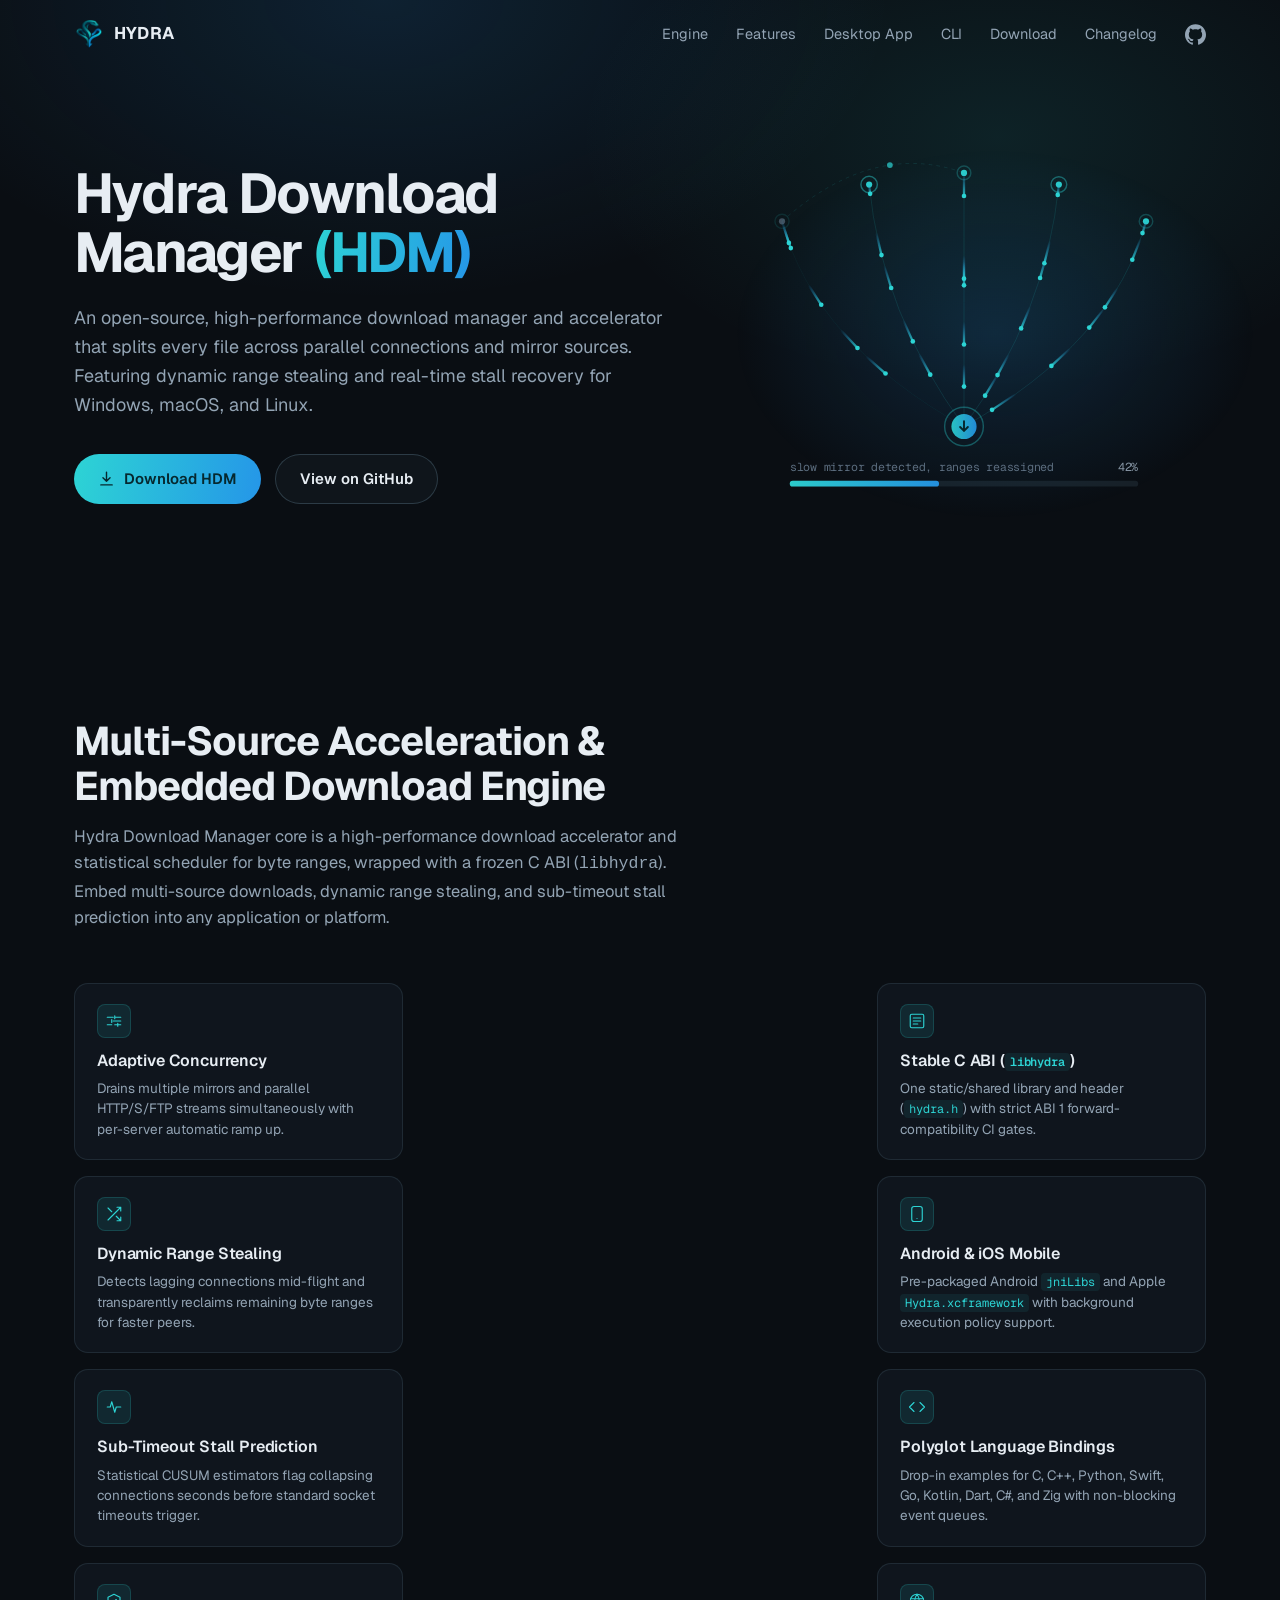
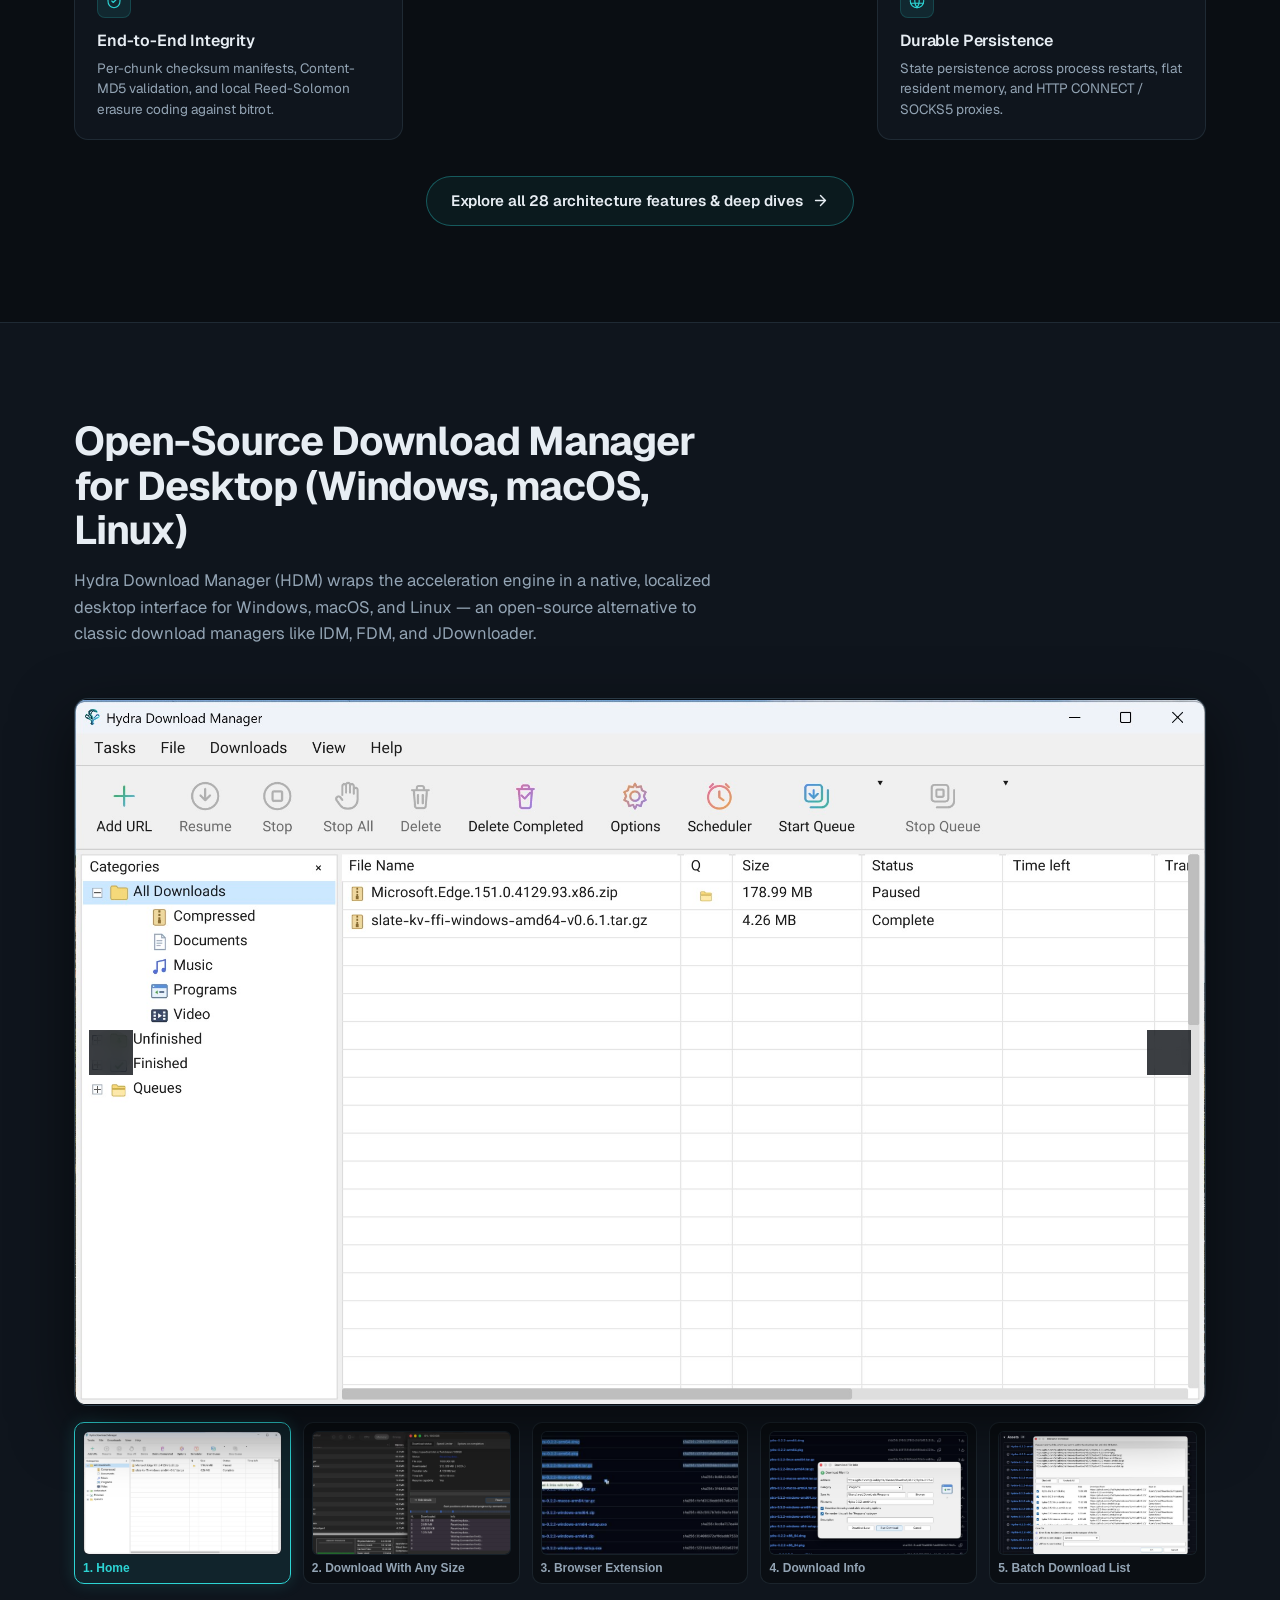
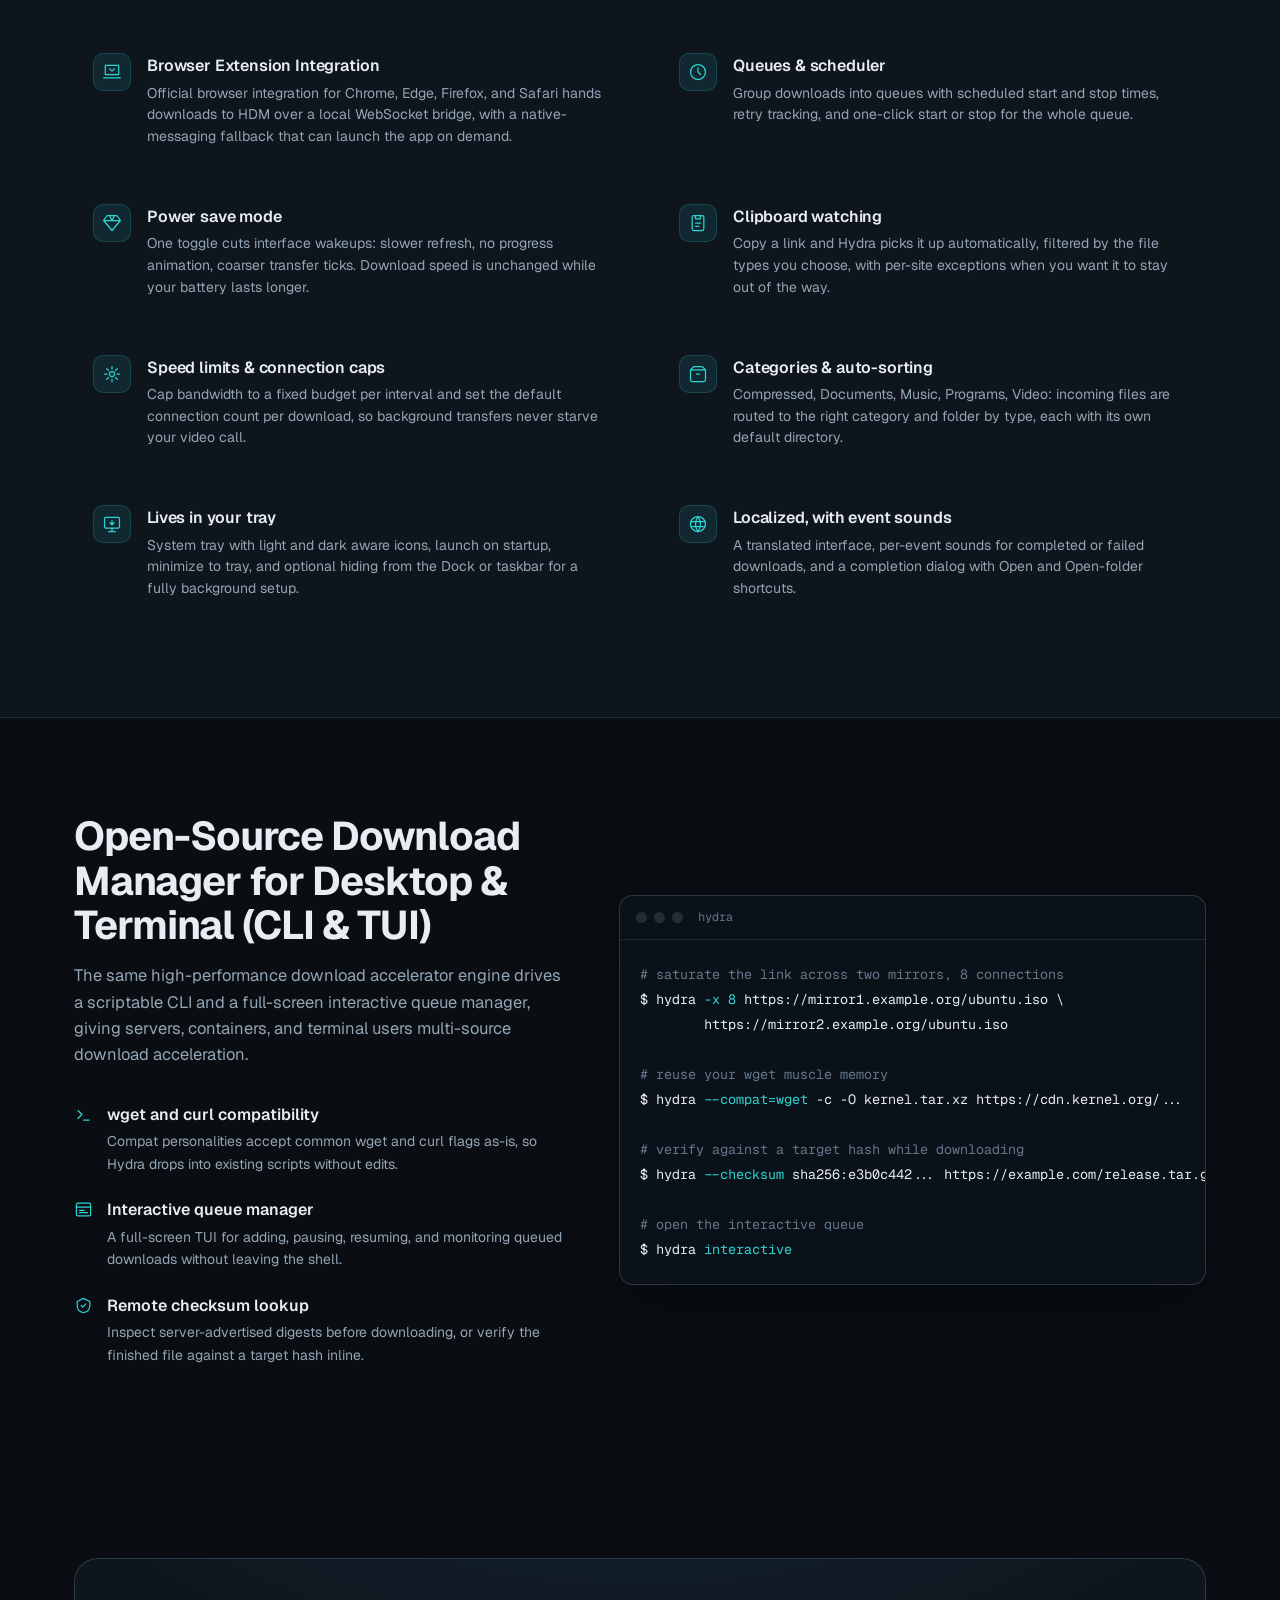
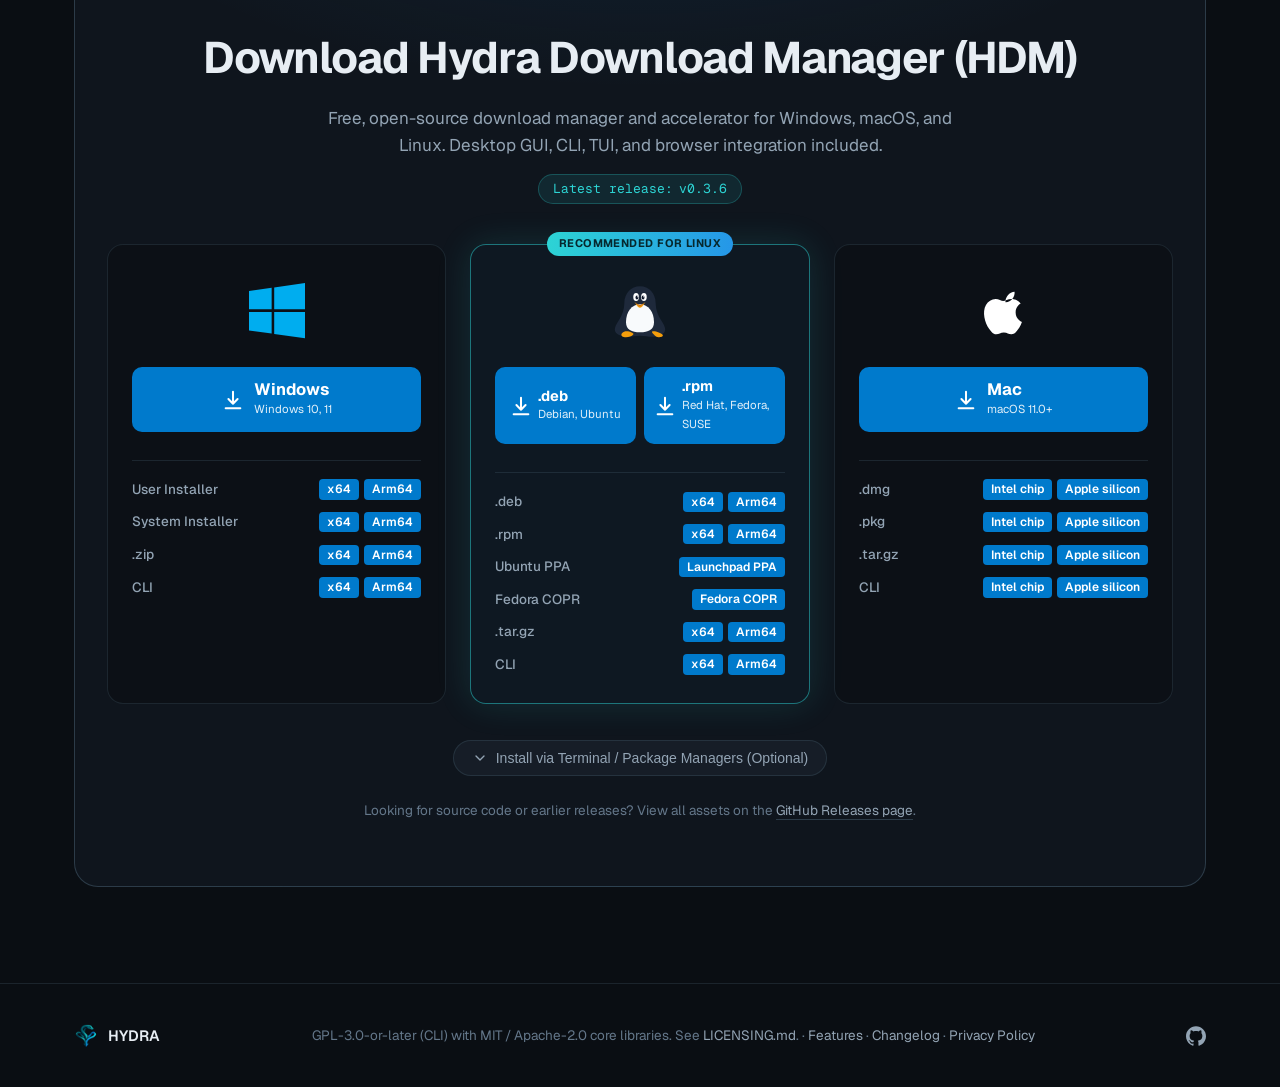
==== docs/index.html @ a4a32743 "chore(docs): improved json ld website" ====
<!DOCTYPE html>
<html lang="en">

<head>
  <meta charset="UTF-8">
  <meta name="viewport" content="width=device-width, initial-scale=1.0">
  <meta name="robots" content="index, follow, max-image-preview:large, max-snippet:-1, max-video-preview:-1">
  <meta name="author" content="Javad Rajabzadeh">
  <meta name="theme-color" content="#0a0e13">
  <title>Hydra Download Manager (HDM) – Fast, Multi-Source Download Engine</title>
  <meta name="description"
    content="Hydra Download Manager (HDM) is an open-source, high-performance download manager for Windows, macOS, and Linux featuring multi-connection acceleration, browser integration, and CLI support.">
  <link rel="canonical" href="https://hydra.javad.dev/">
  <link rel="icon" type="image/png" href="logo.png">
  <meta property="og:title" content="Hydra Download Manager (HDM) – Fast, Multi-Source Download Engine">
  <meta property="og:description"
    content="Hydra Download Manager (HDM) is an open-source, high-performance download manager for Windows, macOS, and Linux featuring multi-connection acceleration, browser integration, and CLI support.">
  <meta property="og:image" content="https://hydra.javad.dev/img/screenshot.jpg">
  <meta property="og:url" content="https://hydra.javad.dev/">
  <meta property="og:type" content="website">
  <meta property="og:locale" content="en_US">
  <meta property="og:site_name" content="Hydra Download Manager">
  <meta name="twitter:card" content="summary_large_image">
  <meta name="twitter:title" content="Hydra Download Manager (HDM) – Fast, Multi-Source Download Engine">
  <meta name="twitter:description"
    content="Hydra Download Manager (HDM) is an open-source, high-performance download manager for Windows, macOS, and Linux featuring multi-connection acceleration, browser integration, and CLI support.">
  <meta name="twitter:image" content="https://hydra.javad.dev/img/screenshot.jpg">
  <script type="application/ld+json">
{
  "@context": "https://schema.org",
  "@graph": [
    {
      "@type": "SoftwareApplication",
      "@id": "https://hydra.javad.dev/#software",
      "name": "Hydra Download Manager",
      "alternateName": [
        "HDM",
        "Hydra",
        "Hydra Download Manager (HDM)",
        "libhydra"
      ],
      "description": "Hydra Download Manager (HDM) is a free, open-source download manager and download accelerator for Windows, macOS and Linux. It splits every file across parallel connections and multiple mirror sources, reclaims byte ranges from stalling peers, and resumes interrupted downloads. The same engine ships as libhydra, an embeddable C ABI library.",
      "url": "https://hydra.javad.dev/",
      "downloadUrl": "https://github.com/ja7ad/hydra/releases/latest",
      "installUrl": "https://hydra.javad.dev/#download",
      "softwareVersion": "0.5.0",
      "datePublished": "2026-08-22",
      "releaseNotes": "https://hydra.javad.dev/changelog.html",
      "operatingSystem": [
        "Windows",
        "macOS",
        "Linux"
      ],
      "applicationCategory": "UtilitiesApplication",
      "applicationSubCategory": "Download Manager",
      "license": "https://github.com/ja7ad/hydra/blob/main/LICENSING.md",
      "isAccessibleForFree": true,
      "programmingLanguage": [
        "Rust",
        "C"
      ],
      "image": "https://hydra.javad.dev/img/screenshot.jpg",
      "screenshot": [
        "https://hydra.javad.dev/img/screenshot.jpg",
        "https://hydra.javad.dev/img/screenshot1.jpg",
        "https://hydra.javad.dev/img/screenshot2.png",
        "https://hydra.javad.dev/img/screenshot3.png",
        "https://hydra.javad.dev/img/screenshot4.png"
      ],
      "featureList": [
        "Adaptive concurrency across multiple mirrors and parallel HTTP/S/FTP streams",
        "Dynamic range stealing from lagging connections",
        "Sub-timeout stall prediction using statistical CUSUM estimators",
        "End-to-end integrity with per-chunk checksums and Reed-Solomon erasure coding",
        "Stable C ABI (libhydra) for embedding into other applications",
        "Android and iOS mobile packaging",
        "Language bindings for C, C++, Python, Swift, Go, Kotlin, Dart, C# and Zig",
        "Durable persistence and resume across process restarts",
        "Browser extension integration for Chrome, Edge, Firefox and Safari",
        "Download queues with scheduled start and stop times",
        "Clipboard watching with per-site exceptions",
        "Bandwidth speed limits and per-server connection caps",
        "HTTP CONNECT and SOCKS5 proxy support"
      ],
      "offers": {
        "@type": "Offer",
        "price": "0",
        "priceCurrency": "USD"
      },
      "author": {
        "@id": "https://hydra.javad.dev/#author"
      },
      "publisher": {
        "@id": "https://hydra.javad.dev/#author"
      },
      "maintainer": {
        "@id": "https://hydra.javad.dev/#author"
      },
      "codeRepository": "https://github.com/ja7ad/hydra",
      "sameAs": [
        "https://github.com/ja7ad/hydra",
        "https://sourceforge.net/projects/hydra-download-manager/",
        "https://addons.mozilla.org/en-US/firefox/addon/hdm-integration/"
      ]
    },
    {
      "@type": "Person",
      "@id": "https://hydra.javad.dev/#author",
      "name": "Javad Rajabzadeh",
      "alternateName": "ja7ad",
      "url": "https://javad.dev/",
      "sameAs": [
        "https://github.com/ja7ad",
        "https://sourceforge.net/u/ja7ad/profile/"
      ]
    },
    {
      "@type": "WebSite",
      "@id": "https://hydra.javad.dev/#website",
      "url": "https://hydra.javad.dev/",
      "name": "Hydra Download Manager",
      "alternateName": "HDM",
      "inLanguage": "en",
      "publisher": {
        "@id": "https://hydra.javad.dev/#author"
      },
      "about": {
        "@id": "https://hydra.javad.dev/#software"
      }
    },
    {
      "@type": "WebPage",
      "@id": "https://hydra.javad.dev/#webpage",
      "url": "https://hydra.javad.dev/",
      "name": "Hydra Download Manager (HDM)",
      "description": "Free open-source download manager and accelerator for Windows, macOS and Linux.",
      "isPartOf": {
        "@id": "https://hydra.javad.dev/#website"
      },
      "about": {
        "@id": "https://hydra.javad.dev/#software"
      },
      "inLanguage": "en",
      "primaryImageOfPage": "https://hydra.javad.dev/img/screenshot.jpg"
    }
  ]
}
  </script>
  <link rel="preconnect" href="https://fonts.googleapis.com">
  <link rel="preconnect" href="https://fonts.gstatic.com" crossorigin>
  <link
    href="https://fonts.googleapis.com/css2?family=Geist:wght@400;500;600;700&family=Geist+Mono:wght@400;500&display=swap"
    rel="stylesheet">
  <style>
    :root {
      --bg: #0a0e13;
      --bg-raised: #0f151d;
      --line: rgba(148, 197, 222, 0.12);
      --line-strong: rgba(148, 197, 222, 0.22);
      --text: #e7edf3;
      --text-dim: #93a4b4;
      --text-faint: #64778a;
      --accent: #2dd4d4;
      --accent-ink: #06282e;
      --grad: linear-gradient(100deg, #2dd4d4, #2596e8);
      --radius: 14px;
      --font-sans: "Geist", system-ui, -apple-system, "Segoe UI", sans-serif;
      --font-mono: "Geist Mono", ui-monospace, "SF Mono", Menlo, monospace;
    }

    * {
      margin: 0;
      padding: 0;
      box-sizing: border-box;
    }

    html {
      scroll-behavior: smooth;
      max-width: 100vw;
      overflow-x: hidden;
    }

    @media (prefers-reduced-motion: reduce) {
      html {
        scroll-behavior: auto;
      }
    }

    body {
      background: var(--bg);
      color: var(--text);
      font-family: var(--font-sans);
      font-size: 16px;
      line-height: 1.6;
      -webkit-font-smoothing: antialiased;
      overflow-x: hidden;
      max-width: 100vw;
      width: 100%;
    }

    a {
      color: inherit;
      text-decoration: none;
    }

    img {
      max-width: 100%;
      display: block;
    }

    svg {
      max-width: 100%;
      height: auto;
    }

    .wrap {
      max-width: 1180px;
      margin: 0 auto;
      padding: 0 24px;
      width: 100%;
      box-sizing: border-box;
    }

    .nav {
      position: fixed;
      top: 0;
      left: 0;
      right: 0;
      z-index: 40;
      border-bottom: 1px solid transparent;
      transition: background 0.25s ease, border-color 0.25s ease;
      width: 100%;
    }

    .nav.scrolled {
      background: rgba(10, 14, 19, 0.82);
      backdrop-filter: blur(14px);
      -webkit-backdrop-filter: blur(14px);
      border-bottom-color: var(--line);
    }

    .nav-inner {
      height: 68px;
      display: flex;
      align-items: center;
      justify-content: space-between;
    }

    .brand {
      display: flex;
      align-items: center;
      gap: 10px;
      font-weight: 700;
      font-size: 17px;
      letter-spacing: 0.01em;
    }

    .brand img {
      width: 30px;
      height: 30px;
    }

    .nav-links {
      display: flex;
      align-items: center;
      gap: 28px;
      font-size: 14.5px;
      color: var(--text-dim);
    }

    .nav-links a {
      transition: color 0.15s ease;
    }

    .nav-links a:hover {
      color: var(--text);
    }

    .nav-gh {
      display: inline-flex;
      align-items: center;
    }

    .nav-gh svg {
      width: 21px;
      height: 21px;
    }

    .nav-toggle {
      display: none;
      background: transparent;
      border: 1px solid var(--line);
      border-radius: 8px;
      color: var(--text);
      padding: 6px;
      cursor: pointer;
      align-items: center;
      justify-content: center;
      transition: background 0.15s ease, border-color 0.15s ease;
    }

    .nav-toggle:hover {
      background: rgba(148, 197, 222, 0.08);
      border-color: var(--line-strong);
    }

    .nav-toggle svg {
      width: 22px;
      height: 22px;
    }

    .btn {
      display: inline-flex;
      align-items: center;
      gap: 9px;
      font-weight: 600;
      font-size: 15px;
      white-space: nowrap;
      border-radius: 999px;
      padding: 12px 24px;
      transition: transform 0.15s ease, box-shadow 0.2s ease, background 0.2s ease, border-color 0.2s ease;
    }

    .btn:active {
      transform: translateY(1px) scale(0.99);
    }

    .btn-primary {
      background: var(--grad);
      color: var(--accent-ink);
    }

    .btn-primary:hover {
      box-shadow: 0 6px 28px rgba(45, 200, 220, 0.28);
    }

    .btn-ghost {
      border: 1px solid var(--line-strong);
      color: var(--text);
      background: rgba(148, 197, 222, 0.04);
    }

    .btn-ghost:hover {
      border-color: rgba(148, 197, 222, 0.4);
      background: rgba(148, 197, 222, 0.08);
    }

    .btn svg {
      width: 17px;
      height: 17px;
      flex: none;
    }

    .hero {
      padding: 140px 0 96px;
      position: relative;
    }

    .hero::before {
      content: "";
      position: absolute;
      inset: 0;
      z-index: -1;
      background:
        radial-gradient(780px 460px at 30% 0%, rgba(37, 150, 232, 0.14), transparent 65%),
        radial-gradient(700px 420px at 78% 22%, rgba(45, 212, 212, 0.10), transparent 60%);
    }

    .hero-grid {
      display: grid;
      grid-template-columns: minmax(0, 11fr) minmax(0, 9fr);
      gap: 56px;
      align-items: center;
    }

    .hero h1 {
      font-size: clamp(36px, 4.4vw, 56px);
      line-height: 1.06;
      letter-spacing: -0.03em;
      font-weight: 700;
    }

    .hero h1 .grad {
      background: var(--grad);
      -webkit-background-clip: text;
      background-clip: text;
      color: transparent;
    }

    .hero p {
      margin-top: 22px;
      font-size: 18px;
      color: var(--text-dim);
      max-width: 52ch;
    }

    .hero-ctas {
      margin-top: 34px;
      display: flex;
      gap: 14px;
      flex-wrap: wrap;
    }

    .shot {
      position: relative;
      display: flex;
      justify-content: center;
    }

    .shot::before {
      content: "";
      position: absolute;
      z-index: -1;
      inset: -12% -14%;
      background: radial-gradient(60% 55% at 55% 50%, rgba(37, 150, 232, 0.18), transparent 70%);
      pointer-events: none;
    }

    .viz {
      width: min(100%, 500px);
    }

    .viz canvas {
      display: block;
      width: 100%;
      aspect-ratio: 5 / 4;
    }

    @media (prefers-reduced-motion: no-preference) {

      .hero-copy,
      .shot {
        animation: rise 0.7s cubic-bezier(0.16, 1, 0.3, 1) both;
      }

      .shot {
        animation-delay: 0.12s;
      }
    }

    @keyframes rise {
      from {
        opacity: 0;
        transform: translateY(18px);
      }

      to {
        opacity: 1;
        transform: none;
      }
    }

    section {
      padding: 96px 0;
    }

    .sec-head {
      max-width: 62ch;
      margin-bottom: 52px;
    }

    .sec-head h2 {
      font-size: clamp(28px, 3.2vw, 40px);
      letter-spacing: -0.025em;
      line-height: 1.12;
      font-weight: 700;
    }

    .sec-head p {
      margin-top: 14px;
      color: var(--text-dim);
      font-size: 16.5px;
      max-width: 58ch;
    }

    .ico {
      width: 38px;
      height: 38px;
      border-radius: 10px;
      display: flex;
      align-items: center;
      justify-content: center;
      background: rgba(45, 212, 212, 0.1);
      border: 1px solid rgba(45, 212, 212, 0.18);
      margin-bottom: 14px;
      flex: none;
    }

    .ico svg {
      width: 20px;
      height: 20px;
      stroke: var(--accent);
    }

    /* Engine Showcase - 3 Column Layout with Center Canvas */
    .engine-showcase {
      display: grid;
      grid-template-columns: minmax(0, 1fr) minmax(0, 1.32fr) minmax(0, 1fr);
      gap: 20px;
      align-items: stretch;
    }

    .engine-col {
      display: flex;
      flex-direction: column;
      gap: 16px;
      justify-content: space-between;
    }

    .engine-card {
      border: 1px solid var(--line);
      border-radius: var(--radius);
      background: var(--bg-raised);
      padding: 20px 22px;
      display: flex;
      flex-direction: column;
      justify-content: center;
      flex: 1;
      transition: border-color 0.2s ease, transform 0.2s ease, box-shadow 0.2s ease;
    }

    .engine-card:hover {
      border-color: var(--line-strong);
      transform: translateY(-2px);
      box-shadow: 0 8px 24px rgba(0, 0, 0, 0.4);
    }

    .engine-card .ico {
      margin-bottom: 10px;
      width: 34px;
      height: 34px;
      border-radius: 8px;
    }

    .engine-card .ico svg {
      width: 18px;
      height: 18px;
    }

    .engine-card h3 {
      font-size: 16px;
      font-weight: 600;
      letter-spacing: -0.01em;
      color: var(--text);
    }

    .engine-card p {
      margin-top: 5px;
      font-size: 13.5px;
      color: var(--text-dim);
      line-height: 1.5;
    }

    .engine-card code {
      font-family: var(--font-mono);
      font-size: 12px;
      color: var(--accent);
      background: rgba(45, 212, 212, 0.08);
      padding: 1px 5px;
      border-radius: 4px;
    }

    .engine-col-center {
      display: flex;
      align-items: stretch;
      justify-content: center;
      position: relative;
      width: 100%;
      height: 100%;
      min-height: 520px;
    }

    #engine-canvas {
      display: block;
      width: 100%;
      height: 100%;
      background: transparent;
    }

    .gui {
      background: var(--bg-raised);
      border-top: 1px solid var(--line);
      border-bottom: 1px solid var(--line);
    }

    .gui-catalog-wrap {
      margin-bottom: 48px;
      display: flex;
      flex-direction: column;
      gap: 16px;
      width: 100%;
    }

    .gui-stage {
      position: relative;
      border-radius: var(--radius);
      border: 1px solid var(--line-strong);
      background: #0b1118;
      overflow: hidden;
      box-shadow: 0 20px 60px rgba(0, 0, 0, 0.55);
      aspect-ratio: 16 / 10;
      display: flex;
      align-items: center;
      justify-content: center;
      width: 100%;
    }

    .gui-slide {
      position: absolute;
      inset: 0;
      opacity: 0;
      pointer-events: none;
      transition: opacity 0.35s ease, transform 0.35s ease;
      transform: scale(0.985);
      display: flex;
      align-items: center;
      justify-content: center;
    }

    .gui-slide.active {
      opacity: 1;
      pointer-events: auto;
      transform: scale(1);
    }

    .gui-slide img {
      width: 100%;
      height: 100%;
      object-fit: contain;
      display: block;
      background: #080d13;
    }

    .gui-nav-btn {
      position: absolute;
      top: 50%;
      transform: translateY(-50%);
      z-index: 10;
      width: 44px;
      height: 44px;
      border-radius: 50%;
      background: rgba(10, 14, 19, 0.8);
      border: 1px solid var(--line-strong);
      color: var(--text);
      display: flex;
      align-items: center;
      justify-content: center;
      cursor: pointer;
      backdrop-filter: blur(8px);
      -webkit-backdrop-filter: blur(8px);
      transition: all 0.2s ease;
    }

    .gui-nav-btn:hover {
      background: rgba(45, 212, 212, 0.2);
      border-color: var(--accent);
      color: var(--accent);
      transform: translateY(-50%) scale(1.08);
    }

    .gui-nav-prev {
      left: 14px;
    }

    .gui-nav-next {
      right: 14px;
    }

    .gui-nav-btn svg {
      width: 22px;
      height: 22px;
      stroke: currentColor;
      fill: none;
    }

    /* Thumbnails catalog strip */
    .gui-thumbs {
      display: grid;
      grid-template-columns: repeat(5, 1fr);
      gap: 12px;
      width: 100%;
    }

    .gui-thumb {
      background: var(--bg);
      border: 1px solid var(--line);
      border-radius: 10px;
      padding: 8px;
      cursor: pointer;
      display: flex;
      flex-direction: column;
      gap: 6px;
      transition: all 0.2s ease;
      text-align: left;
      min-width: 0;
    }

    .gui-thumb:hover {
      border-color: var(--line-strong);
      background: rgba(148, 197, 222, 0.05);
    }

    .gui-thumb.active {
      border-color: var(--accent);
      background: rgba(45, 212, 212, 0.08);
      box-shadow: 0 0 16px rgba(45, 212, 212, 0.18);
    }

    .gui-thumb-img {
      width: 100%;
      aspect-ratio: 16 / 10;
      border-radius: 6px;
      overflow: hidden;
      background: #090e14;
      border: 1px solid rgba(148, 197, 222, 0.1);
    }

    .gui-thumb-img img {
      width: 100%;
      height: 100%;
      object-fit: cover;
      display: block;
    }

    .gui-thumb-label {
      font-size: 12px;
      font-weight: 600;
      color: var(--text-dim);
      white-space: nowrap;
      overflow: hidden;
      text-overflow: ellipsis;
      transition: color 0.2s ease;
    }

    .gui-thumb.active .gui-thumb-label {
      color: var(--accent);
    }

    .gui-grid {
      display: grid;
      grid-template-columns: 1fr 1fr;
      gap: 14px 40px;
    }

    .gui-item {
      display: flex;
      gap: 16px;
      padding: 20px 18px;
      border-radius: var(--radius);
      border: 1px solid transparent;
      transition: background 0.2s ease, border-color 0.2s ease;
    }

    .gui-item:hover {
      background: rgba(148, 197, 222, 0.04);
      border-color: var(--line);
    }

    .gui-item .ico {
      margin-bottom: 0;
      width: 38px;
      height: 38px;
    }

    .gui-item .ico svg {
      width: 20px;
      height: 20px;
    }

    .gui-item h3 {
      font-size: 16px;
      font-weight: 600;
      letter-spacing: -0.01em;
    }

    .gui-item p {
      font-size: 14px;
      color: var(--text-dim);
      margin-top: 4px;
      line-height: 1.55;
    }

    .cli-grid {
      display: grid;
      grid-template-columns: minmax(0, 5fr) minmax(0, 6fr);
      gap: 56px;
      align-items: center;
    }

    .cli-points {
      display: flex;
      flex-direction: column;
      gap: 22px;
      margin-top: 34px;
    }

    .cli-point {
      display: flex;
      gap: 14px;
    }

    .cli-point .dotless {
      flex: none;
      margin-top: 3px;
    }

    .cli-point .dotless svg {
      width: 19px;
      height: 19px;
      stroke: var(--accent);
    }

    .cli-point h3 {
      font-size: 16px;
      font-weight: 600;
    }

    .cli-point p {
      font-size: 14px;
      color: var(--text-dim);
      margin-top: 3px;
    }

    .term {
      border: 1px solid var(--line-strong);
      border-radius: var(--radius);
      background: #0b1118;
      overflow: hidden;
      box-shadow: 0 20px 60px rgba(0, 0, 0, 0.45);
      max-width: 100%;
      min-width: 0;
    }

    .term-bar {
      display: flex;
      align-items: center;
      gap: 7px;
      padding: 12px 16px;
      border-bottom: 1px solid var(--line);
    }

    .term-bar i {
      width: 11px;
      height: 11px;
      border-radius: 50%;
      background: rgba(148, 197, 222, 0.16);
    }

    .term-bar span {
      margin-left: 8px;
      font-family: var(--font-mono);
      font-size: 12px;
      color: var(--text-faint);
    }

    .term pre {
      padding: 22px 20px;
      font-family: var(--font-mono);
      font-size: 13.5px;
      line-height: 1.85;
      overflow-x: auto;
      color: var(--text-dim);
      max-width: 100%;
      min-width: 0;
    }

    .term .c-cmd {
      color: var(--text);
    }

    .term .c-accent {
      color: var(--accent);
    }

    .term .c-dim {
      color: var(--text-faint);
    }

    /* Download Section - VS Code Style Redesign */
    .dl-card {
      border: 1px solid var(--line-strong);
      border-radius: 24px;
      background:
        radial-gradient(900px 450px at 50% -20%, rgba(37, 150, 232, 0.14), transparent 70%),
        var(--bg-raised);
      padding: 64px 32px;
      text-align: center;
      max-width: 100%;
      min-width: 0;
      box-sizing: border-box;
    }

    .dl-card h2 {
      font-size: clamp(32px, 3.6vw, 44px);
      letter-spacing: -0.03em;
      font-weight: 700;
      word-break: break-word;
    }

    .dl-card>p.dl-subtitle {
      margin: 12px auto 0;
      color: var(--text-dim);
      max-width: 58ch;
      font-size: 17px;
    }

    .version-tag-pill {
      display: inline-flex;
      align-items: center;
      gap: 6px;
      margin-top: 14px;
      padding: 4px 14px;
      border-radius: 999px;
      background: rgba(45, 212, 212, 0.1);
      border: 1px solid rgba(45, 212, 212, 0.25);
      font-family: var(--font-mono);
      font-size: 13px;
      color: var(--accent);
    }

    .vscode-dl-grid {
      display: grid;
      grid-template-columns: repeat(3, 1fr);
      gap: 24px;
      margin-top: 40px;
      text-align: left;
      width: 100%;
      min-width: 0;
    }

    .vscode-dl-card {
      border: 1px solid var(--line);
      border-radius: 16px;
      background: rgba(10, 14, 19, 0.6);
      padding: 32px 24px 28px;
      display: flex;
      flex-direction: column;
      align-items: center;
      position: relative;
      transition: border-color 0.2s ease, box-shadow 0.2s ease, transform 0.2s ease;
      min-width: 0;
      max-width: 100%;
      box-sizing: border-box;
    }

    .vscode-dl-card:hover {
      border-color: var(--line-strong);
      background: rgba(15, 21, 29, 0.85);
    }

    .vscode-dl-card.highlighted {
      border-color: rgba(45, 212, 212, 0.5);
      box-shadow: 0 0 35px rgba(45, 212, 212, 0.14);
      background: rgba(15, 25, 36, 0.85);
    }

    .os-badge {
      display: none;
      position: absolute;
      top: -13px;
      background: var(--grad);
      color: var(--accent-ink);
      font-size: 11px;
      font-weight: 700;
      padding: 3px 12px;
      border-radius: 999px;
      text-transform: uppercase;
      letter-spacing: 0.04em;
    }

    .vscode-dl-card.highlighted .os-badge {
      display: block;
    }

    .platform-icon {
      width: 68px;
      height: 68px;
      display: flex;
      align-items: center;
      justify-content: center;
      margin-bottom: 22px;
      flex: none;
    }

    .platform-icon svg {
      width: 56px;
      height: 56px;
    }

    .primary-dl-group {
      width: 100%;
      margin-bottom: 24px;
    }

    .vscode-btn-primary {
      display: flex;
      align-items: center;
      justify-content: center;
      gap: 10px;
      background: #007acc;
      color: #ffffff;
      width: 100%;
      padding: 13px 16px;
      border-radius: 10px;
      font-weight: 600;
      text-decoration: none;
      transition: background 0.15s ease, transform 0.15s ease, box-shadow 0.2s ease;
    }

    .vscode-btn-primary:hover {
      background: #0098ff;
      box-shadow: 0 6px 20px rgba(0, 122, 204, 0.4);
      transform: translateY(-1px);
      color: #ffffff;
    }

    .vscode-btn-primary svg {
      width: 22px;
      height: 22px;
      flex: none;
      stroke: #ffffff;
      stroke-width: 2.2;
    }

    .btn-text {
      text-align: left;
    }

    .btn-title {
      font-size: 16.5px;
      font-weight: 700;
      display: block;
      line-height: 1.15;
    }

    .btn-sub {
      font-size: 11.5px;
      opacity: 0.88;
      font-weight: 400;
      display: block;
      margin-top: 1px;
    }

    .dual-btn {
      display: flex;
      gap: 8px;
    }

    .dual-btn .vscode-btn-primary {
      padding: 11px 10px;
      gap: 6px;
    }

    .dual-btn .btn-title {
      font-size: 14.5px;
    }

    .dl-matrix {
      width: 100%;
      display: flex;
      flex-direction: column;
      gap: 11px;
      margin-top: 4px;
      border-top: 1px solid var(--line);
      padding-top: 18px;
      min-width: 0;
    }

    .matrix-row {
      display: flex;
      align-items: center;
      justify-content: space-between;
      gap: 10px;
      width: 100%;
      min-width: 0;
    }

    .row-label {
      font-size: 13.5px;
      color: var(--text-dim);
      font-weight: 500;
    }

    .pill-group {
      display: flex;
      gap: 5px;
      flex-wrap: wrap;
      justify-content: flex-end;
      min-width: 0;
    }

    .pill {
      display: inline-flex;
      align-items: center;
      background: #007acc;
      color: #ffffff;
      font-size: 12px;
      font-weight: 600;
      padding: 3px 8px;
      border-radius: 4px;
      text-decoration: none;
      transition: background 0.15s ease, transform 0.12s ease;
      line-height: 1.2;
    }

    .pill:hover {
      background: #0098ff;
      transform: translateY(-1px);
      box-shadow: 0 2px 8px rgba(0, 152, 255, 0.35);
      color: #ffffff;
    }

    .terminal-opt-wrap {
      margin-top: 36px;
      text-align: center;
      width: 100%;
    }

    .terminal-opt-btn {
      display: inline-flex;
      align-items: center;
      gap: 8px;
      background: rgba(148, 197, 222, 0.05);
      border: 1px solid var(--line);
      color: var(--text-dim);
      padding: 9px 18px;
      border-radius: 999px;
      font-size: 14px;
      font-weight: 500;
      cursor: pointer;
      transition: color 0.15s ease, border-color 0.15s ease, background 0.15s ease;
    }

    .terminal-opt-btn:hover {
      color: var(--text);
      border-color: var(--line-strong);
      background: rgba(148, 197, 222, 0.1);
    }

    .terminal-opt-btn svg {
      width: 16px;
      height: 16px;
      transition: transform 0.2s ease;
    }

    .terminal-opt-btn.open svg {
      transform: rotate(180deg);
    }

    .install-tabs {
      max-width: 720px;
      margin: 20px auto 0;
      text-align: left;
      width: 100%;
      min-width: 0;
      transition: opacity 0.25s ease, transform 0.25s ease;
    }

    .install-tabs.hidden {
      display: none;
    }

    .tab-row {
      display: flex;
      gap: 8px;
      margin-bottom: 12px;
      width: 100%;
      overflow-x: auto;
      -webkit-overflow-scrolling: touch;
      scrollbar-width: none;
    }

    .tab-row::-webkit-scrollbar {
      display: none;
    }

    .tab {
      font-family: var(--font-sans);
      font-size: 13.5px;
      font-weight: 600;
      color: var(--text-dim);
      background: none;
      border: 1px solid var(--line);
      border-radius: 999px;
      padding: 7px 16px;
      cursor: pointer;
      white-space: nowrap;
      flex: none;
      transition: color 0.15s ease, border-color 0.15s ease, background 0.15s ease;
    }

    .tab:hover {
      color: var(--text);
    }

    .tab.active {
      color: var(--accent);
      border-color: rgba(45, 212, 212, 0.35);
      background: rgba(45, 212, 212, 0.08);
    }

    .cmd {
      display: none;
      align-items: center;
      gap: 12px;
      border: 1px solid var(--line);
      border-radius: 12px;
      background: #0b1118;
      padding: 15px 18px;
      width: 100%;
      min-width: 0;
    }

    .cmd.active {
      display: flex;
    }

    .cmd code {
      font-family: var(--font-mono);
      font-size: 13px;
      color: var(--text-dim);
      overflow-x: auto;
      white-space: nowrap;
      flex: 1;
      min-width: 0;
      scrollbar-width: none;
    }

    .cmd code::-webkit-scrollbar {
      display: none;
    }

    .cmd code b {
      color: var(--accent);
      font-weight: 500;
    }

    .copy {
      flex: none;
      display: flex;
      align-items: center;
      justify-content: center;
      width: 34px;
      height: 34px;
      border-radius: 8px;
      cursor: pointer;
      background: rgba(148, 197, 222, 0.06);
      border: 1px solid var(--line);
      color: var(--text-dim);
      transition: color 0.15s ease, border-color 0.15s ease;
    }

    .copy:hover {
      color: var(--accent);
      border-color: rgba(45, 212, 212, 0.35);
    }

    .copy svg {
      width: 15px;
      height: 15px;
    }

    .dl-note {
      margin-top: 24px;
      font-size: 13.5px;
      color: var(--text-faint);
      text-align: center;
    }

    .dl-note a {
      color: var(--text-dim);
      border-bottom: 1px solid var(--line-strong);
    }

    .dl-note a:hover {
      color: var(--accent);
    }

    footer {
      border-top: 1px solid var(--line);
      padding: 40px 0;
    }

    .foot {
      display: flex;
      align-items: center;
      justify-content: space-between;
      gap: 20px;
      flex-wrap: wrap;
    }

    .foot-brand {
      display: flex;
      align-items: center;
      gap: 10px;
      font-weight: 600;
      font-size: 15px;
    }

    .foot-brand img {
      width: 24px;
      height: 24px;
    }

    .foot p {
      font-size: 13.5px;
      color: var(--text-faint);
    }

    .foot p a {
      color: var(--text-dim);
    }

    .foot p a:hover {
      color: var(--accent);
    }

    .foot-social {
      display: flex;
      gap: 14px;
    }

    .foot-social a {
      color: var(--text-dim);
      display: inline-flex;
      transition: color 0.15s ease;
    }

    .foot-social a:hover {
      color: var(--text);
    }

    .foot-social svg {
      width: 20px;
      height: 20px;
    }

    .tab-repo-links {
      margin-top: 14px;
      font-size: 13px;
      color: var(--text-dim);
      text-align: center;
    }

    .tab-repo-links a {
      color: var(--accent);
      text-decoration: none;
      font-weight: 500;
    }

    .tab-repo-links a:hover {
      text-decoration: underline;
    }

    @media (max-width: 1060px) {
      .engine-showcase {
        grid-template-columns: 1fr;
        gap: 20px;
      }

      .engine-col-center {
        display: none !important;
      }

      .engine-col {
        display: grid;
        grid-template-columns: 1fr 1fr;
        gap: 14px;
      }
    }

    @media (max-width: 900px) {
      section {
        padding: 64px 0;
      }

      .hero {
        padding: 116px 0 64px;
      }

      .hero-grid {
        grid-template-columns: 1fr;
        gap: 48px;
      }

      .gui-grid {
        grid-template-columns: 1fr;
        gap: 8px;
      }

      .cli-grid {
        grid-template-columns: 1fr;
        gap: 40px;
      }

      .vscode-dl-grid {
        grid-template-columns: 1fr;
      }

      .dl-card {
        padding: 48px 20px;
      }
    }

    @media (max-width: 768px) {
      .nav-toggle {
        display: flex;
      }

      .nav-links {
        display: none;
        position: absolute;
        top: 68px;
        left: 0;
        right: 0;
        background: rgba(10, 14, 19, 0.96);
        backdrop-filter: blur(20px);
        -webkit-backdrop-filter: blur(20px);
        border-bottom: 1px solid var(--line-strong);
        flex-direction: column;
        align-items: stretch;
        padding: 16px 24px 24px;
        gap: 12px;
        box-shadow: 0 20px 40px rgba(0, 0, 0, 0.6);
      }

      .nav-links.open {
        display: flex;
      }

      .nav-links a {
        font-size: 15.5px;
        padding: 10px 0;
        border-bottom: 1px solid rgba(148, 197, 222, 0.08);
        display: flex;
        align-items: center;
        justify-content: space-between;
      }

      .nav-links a:last-child {
        border-bottom: none;
      }

      .nav-gh {
        justify-content: flex-start;
        gap: 8px;
      }

      .nav-gh::after {
        content: "GitHub Repository";
        font-weight: 500;
        font-size: 15px;
      }

      .sec-head h2 {
        font-size: 26px;
      }

      .sec-head p {
        font-size: 15px;
      }

      .gui-thumbs {
        display: flex;
        overflow-x: auto;
        -webkit-overflow-scrolling: touch;
        scrollbar-width: none;
        padding-bottom: 4px;
        gap: 10px;
      }

      .gui-thumbs::-webkit-scrollbar {
        display: none;
      }

      .gui-thumb {
        flex: 0 0 160px;
        min-width: 160px;
      }

      .gui-nav-btn {
        width: 36px;
        height: 36px;
      }

      .gui-nav-prev {
        left: 8px;
      }

      .gui-nav-next {
        right: 8px;
      }
    }

    @media (max-width: 540px) {
      .wrap {
        padding: 0 16px;
      }

      .hero {
        padding: 92px 0 44px;
      }

      .hero h1 {
        font-size: clamp(26px, 8vw, 36px);
        word-break: break-word;
      }

      .hero p {
        font-size: 15px;
        margin-top: 14px;
      }

      .hero-ctas {
        flex-direction: column;
        width: 100%;
        gap: 10px;
      }

      .hero-ctas .btn {
        width: 100%;
        justify-content: center;
        padding: 13px 20px;
      }

      .engine-col {
        grid-template-columns: 1fr;
      }

      .dual-btn {
        flex-direction: column;
        width: 100%;
        gap: 10px;
      }

      .vscode-btn-primary {
        width: 100%;
        justify-content: center;
      }

      .matrix-row {
        flex-direction: column;
        align-items: flex-start;
        gap: 6px;
      }

      .pill-group {
        justify-content: flex-start;
        width: 100%;
        flex-wrap: wrap;
      }

      .row-label {
        font-size: 13px;
        font-weight: 600;
        color: var(--text);
      }

      .cell {
        padding: 20px 16px;
      }

      .gui-item {
        padding: 14px 10px;
        gap: 12px;
      }

      .gui-item .ico {
        width: 34px;
        height: 34px;
      }

      .gui-item h3 {
        font-size: 15px;
      }

      .gui-item p {
        font-size: 13.5px;
      }

      .dl-card {
        padding: 32px 14px;
        border-radius: 18px;
      }

      .dl-card h2 {
        font-size: 24px;
      }

      .dl-card>p.dl-subtitle {
        font-size: 14.5px;
      }

      .terminal-opt-btn {
        width: 100%;
        justify-content: center;
        font-size: 13px;
        padding: 10px 14px;
      }

      .tab-row {
        flex-wrap: nowrap;
        gap: 6px;
        overflow-x: auto;
        -webkit-overflow-scrolling: touch;
      }

      .tab {
        padding: 6px 12px;
        font-size: 12px;
        flex: none;
      }

      .cmd {
        padding: 12px 14px;
        gap: 8px;
        width: 100%;
      }

      .cmd code {
        font-size: 11.5px;
      }

      .term pre {
        font-size: 12px;
        padding: 16px 14px;
      }

      .foot {
        flex-direction: column;
        align-items: flex-start;
        gap: 14px;
      }
    }
  </style>
</head>

<body>

  <div id="top-sentinel" style="position:absolute; top:0; left:0; width:1px; height:1px;" aria-hidden="true"></div>

  <nav class="nav" id="nav">
    <div class="wrap nav-inner">
      <a class="brand" href="#">
        <img src="logo.png" alt="Hydra logo" width="30" height="30">
        HYDRA
      </a>
      <div class="nav-links" id="nav-links">
        <a href="#engine">Engine</a>
        <a href="features.html">Features</a>
        <a href="#app">Desktop App</a>
        <a href="#cli">CLI</a>
        <a href="#download">Download</a>
        <a href="changelog.html">Changelog</a>
        <a class="nav-gh" href="https://github.com/ja7ad/hydra" aria-label="Hydra on GitHub">
          <svg viewBox="0 0 24 24" fill="currentColor" aria-hidden="true">
            <path
              d="M12 .297c-6.63 0-12 5.373-12 12 0 5.303 3.438 9.8 8.205 11.385.6.113.82-.258.82-.577 0-.285-.01-1.04-.015-2.04-3.338.724-4.042-1.61-4.042-1.61C4.422 18.07 3.633 17.7 3.633 17.7c-1.087-.744.084-.729.084-.729 1.205.084 1.838 1.236 1.838 1.236 1.07 1.835 2.809 1.305 3.495.998.108-.776.417-1.305.76-1.605-2.665-.3-5.466-1.332-5.466-5.93 0-1.31.465-2.38 1.235-3.22-.135-.303-.54-1.523.105-3.176 0 0 1.005-.322 3.3 1.23.96-.267 1.98-.399 3-.405 1.02.006 2.04.138 3 .405 2.28-1.552 3.285-1.23 3.285-1.23.645 1.653.24 2.873.12 3.176.765.84 1.23 1.91 1.23 3.22 0 4.61-2.805 5.625-5.475 5.92.42.36.81 1.096.81 2.22 0 1.606-.015 2.896-.015 3.286 0 .315.21.69.825.57C20.565 22.092 24 17.592 24 12.297c0-6.627-5.373-12-12-12" />
          </svg>
        </a>
      </div>
      <button class="nav-toggle" id="nav-toggle" aria-label="Toggle navigation menu" aria-expanded="false">
        <svg viewBox="0 0 24 24" fill="none" stroke="currentColor" stroke-width="2" stroke-linecap="round"
          stroke-linejoin="round" aria-hidden="true">
          <path id="nav-toggle-icon-open" d="M4 6h16M4 12h16M4 18h16" />
          <path id="nav-toggle-icon-close" d="M18 6L6 18M6 6l12 12" style="display:none;" />
        </svg>
      </button>
    </div>
  </nav>

  <header class="hero">
    <div class="wrap hero-grid">
      <div class="hero-copy">
        <h1>Hydra Download Manager <span class="grad">(HDM)</span></h1>
        <p>An open-source, high-performance download manager and accelerator that splits every file across parallel
          connections and mirror sources. Featuring dynamic range stealing and real-time stall recovery for Windows,
          macOS, and Linux.</p>
        <div class="hero-ctas">
          <a class="btn btn-primary" href="#download">
            <svg viewBox="0 0 24 24" fill="none" stroke="currentColor" stroke-width="2" stroke-linecap="round"
              stroke-linejoin="round" aria-hidden="true">
              <path d="M12 3v13m0 0l-5-5m5 5l5-5M4 21h16" />
            </svg>
            Download HDM
          </a>
          <a class="btn btn-ghost" href="https://github.com/ja7ad/hydra">View on GitHub</a>
        </div>
      </div>
      <div class="shot">
        <div class="viz">
          <canvas id="hero-canvas" role="img"
            aria-label="Animation of Hydra Download Manager feeding one download from several mirror sources at once"></canvas>
        </div>
      </div>
    </div>
  </header>

  <section id="engine">
    <div class="wrap">
      <div class="sec-head">
        <h2>Multi-Source Acceleration &amp; Embedded Download Engine</h2>
        <p>Hydra Download Manager core is a high-performance download accelerator and statistical scheduler for byte
          ranges, wrapped with a frozen C ABI (<code>libhydra</code>). Embed multi-source downloads, dynamic range
          stealing, and sub-timeout stall prediction into any application or platform.</p>
      </div>

      <div class="engine-showcase">
        <!-- Left Column: Core Engine Features -->
        <div class="engine-col engine-col-left">
          <div class="engine-card">
            <div class="ico"><svg viewBox="0 0 24 24" fill="none" stroke-width="1.5" stroke-linecap="round"
                stroke-linejoin="round" aria-hidden="true">
                <path d="M21 17h-8m8-10h-8m-2 0H3m18 5H11m-2 5H3M13 5v4m-4 1v4m8 1v4" />
              </svg></div>
            <h3>Adaptive Concurrency</h3>
            <p>Drains multiple mirrors and parallel HTTP/S/FTP streams simultaneously with per-server automatic ramp up.
            </p>
          </div>
          <div class="engine-card">
            <div class="ico"><svg viewBox="0 0 24 24" fill="none" stroke-width="1.5" stroke-linecap="round"
                stroke-linejoin="round" aria-hidden="true">
                <path d="M16 3h5v5M4 20L21 3M21 16v5h-5M15 15l6 6M4 4l5 5" />
              </svg></div>
            <h3>Dynamic Range Stealing</h3>
            <p>Detects lagging connections mid-flight and transparently reclaims remaining byte ranges for faster peers.
            </p>
          </div>
          <div class="engine-card">
            <div class="ico"><svg viewBox="0 0 24 24" fill="none" stroke-width="1.5" stroke-linecap="round"
                stroke-linejoin="round" aria-hidden="true">
                <path d="M3 12h4l2-7 4 14 2-7h6" />
              </svg></div>
            <h3>Sub-Timeout Stall Prediction</h3>
            <p>Statistical CUSUM estimators flag collapsing connections seconds before standard socket timeouts trigger.
            </p>
          </div>
          <div class="engine-card">
            <div class="ico"><svg viewBox="0 0 24 24" fill="none" stroke-width="1.5" stroke-linecap="round"
                stroke-linejoin="round" aria-hidden="true">
                <path d="M12 3l8 4v5c0 4.5-3.2 8.2-8 9-4.8-.8-8-4.5-8-9V7l8-4z M9 12l2 2 4-4" />
              </svg></div>
            <h3>End-to-End Integrity</h3>
            <p>Per-chunk checksum manifests, Content-MD5 validation, and local Reed-Solomon erasure coding against
              bitrot.</p>
          </div>
        </div>

        <!-- Center Column: Interactive Canvas Hub -->
        <div class="engine-col-center">
          <canvas id="engine-canvas" role="img"
            aria-label="Interactive architecture diagram of Hydra engine core connected to feature cards"></canvas>
        </div>

        <!-- Right Column: FFI & Cross-Platform Embedding -->
        <div class="engine-col engine-col-right">
          <div class="engine-card">
            <div class="ico"><svg viewBox="0 0 24 24" fill="none" stroke-width="1.5" stroke-linecap="round"
                stroke-linejoin="round" aria-hidden="true">
                <rect x="3" y="3" width="18" height="18" rx="2" />
                <path d="M7 8h10M7 12h10M7 16h6" />
              </svg></div>
            <h3>Stable C ABI (<code>libhydra</code>)</h3>
            <p>One static/shared library and header (<code>hydra.h</code>) with strict ABI 1 forward-compatibility CI
              gates.</p>
          </div>
          <div class="engine-card">
            <div class="ico"><svg viewBox="0 0 24 24" fill="none" stroke-width="1.5" stroke-linecap="round"
                stroke-linejoin="round" aria-hidden="true">
                <rect x="5" y="2" width="14" height="20" rx="3" />
                <path d="M12 18h.01" />
              </svg></div>
            <h3>Android &amp; iOS Mobile</h3>
            <p>Pre-packaged Android <code>jniLibs</code> and Apple <code>Hydra.xcframework</code> with background
              execution policy support.</p>
          </div>
          <div class="engine-card">
            <div class="ico"><svg viewBox="0 0 24 24" fill="none" stroke-width="1.5" stroke-linecap="round"
                stroke-linejoin="round" aria-hidden="true">
                <path d="M16 18l6-6-6-6M8 6l-6 6 6 6" />
              </svg></div>
            <h3>Polyglot Language Bindings</h3>
            <p>Drop-in examples for C, C++, Python, Swift, Go, Kotlin, Dart, C#, and Zig with non-blocking event queues.
            </p>
          </div>
          <div class="engine-card">
            <div class="ico"><svg viewBox="0 0 24 24" fill="none" stroke-width="1.5" stroke-linecap="round"
                stroke-linejoin="round" aria-hidden="true">
                <circle cx="12" cy="12" r="9" />
                <path d="M3.6 9h16.8M3.6 15h16.8M12 3a15 15 0 010 18M12 3a15 15 0 000 18" />
              </svg></div>
            <h3>Durable Persistence</h3>
            <p>State persistence across process restarts, flat resident memory, and HTTP CONNECT / SOCKS5 proxies.</p>
          </div>
        </div>
      </div>
      <div style="margin-top: 36px; text-align: center;">
        <a class="btn btn-ghost" href="features.html"
          style="border-color: rgba(45, 212, 212, 0.35); background: rgba(45, 212, 212, 0.06);">
          <span>Explore all 28 architecture features &amp; deep dives</span>
          <svg viewBox="0 0 24 24" fill="none" stroke="currentColor" stroke-width="2" stroke-linecap="round"
            stroke-linejoin="round" aria-hidden="true">
            <path d="M5 12h14M12 5l7 7-7 7" />
          </svg>
        </a>
      </div>
    </div>
  </section>

  <section class="gui" id="app">
    <div class="wrap">
      <div class="sec-head">
        <h2>Open-Source Download Manager for Desktop (Windows, macOS, Linux)</h2>
        <p>Hydra Download Manager (HDM) wraps the acceleration engine in a native, localized desktop interface for
          Windows, macOS, and Linux — an open-source alternative to classic download managers like IDM, FDM, and
          JDownloader.</p>
      </div>
      <div class="gui-catalog-wrap">
        <!-- Main Display Stage -->
        <div class="gui-stage" id="gui-stage">
          <button class="gui-nav-btn gui-nav-prev" id="gui-prev" aria-label="Previous screenshot">
            <svg viewBox="0 0 24 24" stroke-width="2.5" stroke-linecap="round" stroke-linejoin="round">
              <polyline points="15 18 9 12 15 6" />
            </svg>
          </button>

          <div class="gui-slide active" data-index="0">
            <img src="img/screenshot.jpg" alt="Hydra Download Manager - Downloads Queue" loading="lazy" width="2022" height="1260" decoding="async">
          </div>
          <div class="gui-slide" data-index="1">
            <img src="img/screenshot1.jpg" alt="Hydra Download Manager - Connection Details" loading="lazy" width="1319" height="615" decoding="async">
          </div>
          <div class="gui-slide" data-index="2">
            <img src="img/screenshot2.png" alt="Hydra Download Manager - Preferences &amp; Settings" loading="lazy" width="533" height="270" decoding="async">
          </div>
          <div class="gui-slide" data-index="3">
            <img src="img/screenshot3.png" alt="Hydra Download Manager - Network &amp; Proxy Settings" loading="lazy" width="1170" height="618" decoding="async">
          </div>
          <div class="gui-slide" data-index="4">
            <img src="img/screenshot4.png" alt="Hydra Download Manager - Categories &amp; Sorting" loading="lazy" width="1213" height="769" decoding="async">
          </div>

          <button class="gui-nav-btn gui-nav-next" id="gui-next" aria-label="Next screenshot">
            <svg viewBox="0 0 24 24" stroke-width="2.5" stroke-linecap="round" stroke-linejoin="round">
              <polyline points="9 18 15 12 9 6" />
            </svg>
          </button>
        </div>

        <!-- Thumbnails Catalog -->
        <div class="gui-thumbs" id="gui-thumbs" role="tablist" aria-label="Screenshot Gallery">
          <button class="gui-thumb active" data-index="0" role="tab" aria-selected="true">
            <div class="gui-thumb-img">
              <img src="img/screenshot.jpg" alt="" loading="lazy" width="2022" height="1260" decoding="async">
            </div>
            <span class="gui-thumb-label">1. Home</span>
          </button>
          <button class="gui-thumb" data-index="1" role="tab" aria-selected="false">
            <div class="gui-thumb-img">
              <img src="img/screenshot1.jpg" alt="" loading="lazy" width="1319" height="615" decoding="async">
            </div>
            <span class="gui-thumb-label">2. Download With Any Size</span>
          </button>
          <button class="gui-thumb" data-index="2" role="tab" aria-selected="false">
            <div class="gui-thumb-img">
              <img src="img/screenshot2.png" alt="" loading="lazy" width="533" height="270" decoding="async">
            </div>
            <span class="gui-thumb-label">3. Browser Extension</span>
          </button>
          <button class="gui-thumb" data-index="3" role="tab" aria-selected="false">
            <div class="gui-thumb-img">
              <img src="img/screenshot3.png" alt="" loading="lazy" width="1170" height="618" decoding="async">
            </div>
            <span class="gui-thumb-label">4. Download Info</span>
          </button>
          <button class="gui-thumb" data-index="4" role="tab" aria-selected="false">
            <div class="gui-thumb-img">
              <img src="img/screenshot4.png" alt="" loading="lazy" width="1213" height="769" decoding="async">
            </div>
            <span class="gui-thumb-label">5. Batch Download List</span>
          </button>
        </div>
      </div>
      <div class="gui-grid">
        <div class="gui-item">
          <div class="ico"><svg viewBox="0 0 24 24" fill="none" stroke-width="1.5" stroke-linecap="round"
              stroke-linejoin="round" aria-hidden="true">
              <path d="M4 4h16v11H4zM2 19h20M9 8l3 3 3-3" />
            </svg></div>
          <div>
            <h3>Browser Extension Integration</h3>
            <p>Official browser integration for Chrome, Edge, Firefox, and Safari hands downloads to HDM over a local
              WebSocket bridge, with a native-messaging fallback that can launch the app on demand.</p>
          </div>
        </div>
        <div class="gui-item">
          <div class="ico"><svg viewBox="0 0 24 24" fill="none" stroke-width="1.5" stroke-linecap="round"
              stroke-linejoin="round" aria-hidden="true">
              <circle cx="12" cy="12" r="9" />
              <path d="M12 7v5l3 3" />
            </svg></div>
          <div>
            <h3>Queues &amp; scheduler</h3>
            <p>Group downloads into queues with scheduled start and stop times, retry tracking, and one-click start or
              stop for the whole queue.</p>
          </div>
        </div>
        <div class="gui-item">
          <div class="ico"><svg viewBox="0 0 24 24" fill="none" stroke-width="1.5" stroke-linecap="round"
              stroke-linejoin="round" aria-hidden="true">
              <path d="M6 3h12l4 6-10 12L2 9l4-6zM2 9h20M9 3l3 6 3-6" />
            </svg></div>
          <div>
            <h3>Power save mode</h3>
            <p>One toggle cuts interface wakeups: slower refresh, no progress animation, coarser transfer ticks.
              Download speed is unchanged while your battery lasts longer.</p>
          </div>
        </div>
        <div class="gui-item">
          <div class="ico"><svg viewBox="0 0 24 24" fill="none" stroke-width="1.5" stroke-linecap="round"
              stroke-linejoin="round" aria-hidden="true">
              <rect x="5" y="3" width="14" height="18" rx="2" />
              <path d="M9 3v4h6V3M9 12h6M9 16h4" />
            </svg></div>
          <div>
            <h3>Clipboard watching</h3>
            <p>Copy a link and Hydra picks it up automatically, filtered by the file types you choose, with per-site
              exceptions when you want it to stay out of the way.</p>
          </div>
        </div>
        <div class="gui-item">
          <div class="ico"><svg viewBox="0 0 24 24" fill="none" stroke-width="1.5" stroke-linecap="round"
              stroke-linejoin="round" aria-hidden="true">
              <path
                d="M12 6V3M12 21v-3M6 12H3m18 0h-3M7.8 7.8L5.6 5.6m12.8 12.8l-2.2-2.2m0-8.4l2.2-2.2M5.6 18.4l2.2-2.2" />
              <circle cx="12" cy="12" r="3" />
            </svg></div>
          <div>
            <h3>Speed limits &amp; connection caps</h3>
            <p>Cap bandwidth to a fixed budget per interval and set the default connection count per download, so
              background transfers never starve your video call.</p>
          </div>
        </div>
        <div class="gui-item">
          <div class="ico"><svg viewBox="0 0 24 24" fill="none" stroke-width="1.5" stroke-linecap="round"
              stroke-linejoin="round" aria-hidden="true">
              <path d="M3 7l4-4h10l4 4M3 7v12a2 2 0 002 2h14a2 2 0 002-2V7M3 7h18M10 12h4" />
            </svg></div>
          <div>
            <h3>Categories &amp; auto-sorting</h3>
            <p>Compressed, Documents, Music, Programs, Video: incoming files are routed to the right category and folder
              by type, each with its own default directory.</p>
          </div>
        </div>
        <div class="gui-item">
          <div class="ico"><svg viewBox="0 0 24 24" fill="none" stroke-width="1.5" stroke-linecap="round"
              stroke-linejoin="round" aria-hidden="true">
              <rect x="3" y="4" width="18" height="13" rx="2" />
              <path d="M8 21h8M12 17v4M12 8v5M9.5 10.5L12 13l2.5-2.5" />
            </svg></div>
          <div>
            <h3>Lives in your tray</h3>
            <p>System tray with light and dark aware icons, launch on startup, minimize to tray, and optional hiding
              from the Dock or taskbar for a fully background setup.</p>
          </div>
        </div>
        <div class="gui-item">
          <div class="ico"><svg viewBox="0 0 24 24" fill="none" stroke-width="1.5" stroke-linecap="round"
              stroke-linejoin="round" aria-hidden="true">
              <circle cx="12" cy="12" r="9" />
              <path d="M3.6 9h16.8M3.6 15h16.8M12 3a15 15 0 010 18M12 3a15 15 0 000 18" />
            </svg></div>
          <div>
            <h3>Localized, with event sounds</h3>
            <p>A translated interface, per-event sounds for completed or failed downloads, and a completion dialog with
              Open and Open-folder shortcuts.</p>
          </div>
        </div>
      </div>
    </div>
  </section>

  <section id="cli">
    <div class="wrap cli-grid">
      <div>
        <div class="sec-head" style="margin-bottom:0">
          <h2>Open-Source Download Manager for Desktop &amp; Terminal (CLI &amp; TUI)</h2>
          <p>The same high-performance download accelerator engine drives a scriptable CLI and a full-screen interactive
            queue manager, giving servers, containers, and terminal users multi-source download acceleration.</p>
        </div>
        <div class="cli-points">
          <div class="cli-point">
            <span class="dotless"><svg viewBox="0 0 24 24" fill="none" stroke-width="1.5" stroke-linecap="round"
                stroke-linejoin="round" aria-hidden="true">
                <path d="M5 7l5 5-5 5M12 19h7" />
              </svg></span>
            <div>
              <h3>wget and curl compatibility</h3>
              <p>Compat personalities accept common wget and curl flags as-is, so Hydra drops into existing scripts
                without edits.</p>
            </div>
          </div>
          <div class="cli-point">
            <span class="dotless"><svg viewBox="0 0 24 24" fill="none" stroke-width="1.5" stroke-linecap="round"
                stroke-linejoin="round" aria-hidden="true">
                <rect x="3" y="4" width="18" height="16" rx="2" />
                <path d="M3 9h18M7 13h6M7 16h10" />
              </svg></span>
            <div>
              <h3>Interactive queue manager</h3>
              <p>A full-screen TUI for adding, pausing, resuming, and monitoring queued downloads without leaving the
                shell.</p>
            </div>
          </div>
          <div class="cli-point">
            <span class="dotless"><svg viewBox="0 0 24 24" fill="none" stroke-width="1.5" stroke-linecap="round"
                stroke-linejoin="round" aria-hidden="true">
                <path d="M12 3l8 4v5c0 4.5-3.2 8.2-8 9-4.8-.8-8-4.5-8-9V7l8-4z M9 12l2 2 4-4" />
              </svg></span>
            <div>
              <h3>Remote checksum lookup</h3>
              <p>Inspect server-advertised digests before downloading, or verify the finished file against a target hash
                inline.</p>
            </div>
          </div>
        </div>
      </div>
      <div class="term">
        <div class="term-bar"><i></i><i></i><i></i><span>hydra</span></div>
        <pre><span class="c-dim"># saturate the link across two mirrors, 8 connections</span>
<span class="c-cmd">$ hydra <span class="c-accent">-x 8</span> https://mirror1.example.org/ubuntu.iso \
        https://mirror2.example.org/ubuntu.iso</span>

<span class="c-dim"># reuse your wget muscle memory</span>
<span class="c-cmd">$ hydra <span class="c-accent">--compat=wget</span> -c -O kernel.tar.xz https://cdn.kernel.org/...</span>

<span class="c-dim"># verify against a target hash while downloading</span>
<span class="c-cmd">$ hydra <span class="c-accent">--checksum</span> sha256:e3b0c442... https://example.com/release.tar.gz</span>

<span class="c-dim"># open the interactive queue</span>
<span class="c-cmd">$ hydra <span class="c-accent">interactive</span></span></pre>
      </div>
    </div>
  </section>

  <section id="download">
    <div class="wrap">
      <div class="dl-card">
        <h2>Download Hydra Download Manager (HDM)</h2>
        <p class="dl-subtitle">Free, open-source download manager and accelerator for Windows, macOS, and Linux. Desktop
          GUI, CLI, TUI, and browser integration included.</p>
        <div class="version-tag-pill" id="latest-ver-badge">Latest release: <span id="ver-tag">v0.3.6</span></div>

        <div class="vscode-dl-grid">
          <!-- Windows Card -->
          <div class="vscode-dl-card" id="card-win">
            <div class="os-badge">Recommended for Windows</div>
            <div class="platform-icon">
              <svg viewBox="0 0 88 88" fill="none" xmlns="http://www.w3.org/2000/svg">
                <path
                  d="M0 12.4L35.6 7.5V41.3H0V12.4ZM0 45.7H35.6V79.5L0 74.6V45.7ZM39.6 6.9L88 0V41.3H39.6V6.9ZM39.6 45.7H88V87L39.6 80.1V45.7Z"
                  fill="#00ADEF" />
              </svg>
            </div>
            <div class="primary-dl-group">
              <a class="vscode-btn-primary" id="btn-primary-win"
                href="https://github.com/ja7ad/hydra/releases/download/v0.3.6/hydra-0.3.6-windows-x64-setup.exe">
                <svg viewBox="0 0 24 24" fill="none" stroke="currentColor" stroke-linecap="round"
                  stroke-linejoin="round">
                  <path d="M12 3v13m0 0l-5-5m5 5l5-5M4 21h16" />
                </svg>
                <div class="btn-text">
                  <span class="btn-title">Windows</span>
                  <span class="btn-sub">Windows 10, 11</span>
                </div>
              </a>
            </div>
            <div class="dl-matrix">
              <div class="matrix-row">
                <span class="row-label">User Installer</span>
                <div class="pill-group">
                  <a class="pill" data-asset="win-x64-setup"
                    href="https://github.com/ja7ad/hydra/releases/download/v0.3.6/hydra-0.3.6-windows-x64-setup.exe">x64</a>
                  <a class="pill" data-asset="win-arm64-setup"
                    href="https://github.com/ja7ad/hydra/releases/download/v0.3.6/hydra-0.3.6-windows-arm64-setup.exe">Arm64</a>
                </div>
              </div>
              <div class="matrix-row">
                <span class="row-label">System Installer</span>
                <div class="pill-group">
                  <a class="pill" data-asset="win-x64-setup"
                    href="https://github.com/ja7ad/hydra/releases/download/v0.3.6/hydra-0.3.6-windows-x64-setup.exe">x64</a>
                  <a class="pill" data-asset="win-arm64-setup"
                    href="https://github.com/ja7ad/hydra/releases/download/v0.3.6/hydra-0.3.6-windows-arm64-setup.exe">Arm64</a>
                </div>
              </div>
              <div class="matrix-row">
                <span class="row-label">.zip</span>
                <div class="pill-group">
                  <a class="pill" data-asset="win-x64-zip"
                    href="https://github.com/ja7ad/hydra/releases/download/v0.3.6/hydra-0.3.6-windows-amd64.zip">x64</a>
                  <a class="pill" data-asset="win-arm64-zip"
                    href="https://github.com/ja7ad/hydra/releases/download/v0.3.6/hydra-0.3.6-windows-arm64.zip">Arm64</a>
                </div>
              </div>
              <div class="matrix-row">
                <span class="row-label">CLI</span>
                <div class="pill-group">
                  <a class="pill" data-asset="win-cli-x64"
                    href="https://github.com/ja7ad/hydra/releases/download/v0.3.6/hydra-cli-0.3.6-windows-amd64.zip">x64</a>
                  <a class="pill" data-asset="win-cli-arm64"
                    href="https://github.com/ja7ad/hydra/releases/download/v0.3.6/hydra-cli-0.3.6-windows-arm64.zip">Arm64</a>
                </div>
              </div>
            </div>
          </div>

          <!-- Linux Card -->
          <div class="vscode-dl-card" id="card-linux">
            <div class="os-badge">Recommended for Linux</div>
            <div class="platform-icon">
              <svg viewBox="0 0 100 100" fill="none" xmlns="http://www.w3.org/2000/svg">
                <path
                  d="M50 6C34 6 22 19 22 36C22 47 18 57 12 67C8 73.5 5 78 5 83C5 92 17 96 30 96C34 96 42 94 50 94C58 94 66 96 70 96C83 96 95 92 95 83C95 78 92 73.5 88 67C82 57 78 47 78 36C78 19 66 6 50 6Z"
                  fill="#1E293B" />
                <path d="M50 38C35 38 25 52 25 70C25 83 35 88 50 88C65 88 75 83 75 70C75 52 65 38 50 38Z"
                  fill="#F8FAFC" />
                <ellipse cx="43" cy="25" rx="5" ry="7" fill="#FFFFFF" />
                <ellipse cx="57" cy="25" rx="5" ry="7" fill="#FFFFFF" />
                <ellipse cx="44.5" cy="26" rx="2.5" ry="3.5" fill="#0F172A" />
                <ellipse cx="55.5" cy="26" rx="2.5" ry="3.5" fill="#0F172A" />
                <circle cx="45.5" cy="24.5" r="1" fill="#FFFFFF" />
                <circle cx="56.5" cy="24.5" r="1" fill="#FFFFFF" />
                <path d="M40 33C40 33 45 41 50 41C55 41 60 33 60 33C60 33 55 44 50 44C45 44 40 33 40 33Z"
                  fill="#F59E0B" />
                <path d="M42 34C42 34 46 39 50 39C54 39 58 34 58 34C58 34 54 42 50 42C46 42 42 34 42 34Z"
                  fill="#D97706" />
                <path d="M26 86C20 86 14 91 18 95C22 98 34 97 38 92C40 89.5 32 86 26 86Z" fill="#F59E0B" />
                <path d="M74 86C80 86 88 89.5 90 92C94 97 82 98 78 95C74 91 68 86 74 86Z" fill="#F59E0B" />
              </svg>
            </div>
            <div class="primary-dl-group dual-btn">
              <a class="vscode-btn-primary" id="btn-primary-deb"
                href="https://github.com/ja7ad/hydra/releases/download/v0.3.6/hydra-download-manager_0.3.6_amd64.deb">
                <svg viewBox="0 0 24 24" fill="none" stroke="currentColor" stroke-linecap="round"
                  stroke-linejoin="round">
                  <path d="M12 3v13m0 0l-5-5m5 5l5-5M4 21h16" />
                </svg>
                <div class="btn-text">
                  <span class="btn-title">.deb</span>
                  <span class="btn-sub">Debian, Ubuntu</span>
                </div>
              </a>
              <a class="vscode-btn-primary" id="btn-primary-rpm"
                href="https://github.com/ja7ad/hydra/releases/download/v0.3.6/hydra-download-manager-0.3.6-1.x86_64.rpm">
                <svg viewBox="0 0 24 24" fill="none" stroke="currentColor" stroke-linecap="round"
                  stroke-linejoin="round">
                  <path d="M12 3v13m0 0l-5-5m5 5l5-5M4 21h16" />
                </svg>
                <div class="btn-text">
                  <span class="btn-title">.rpm</span>
                  <span class="btn-sub">Red Hat, Fedora, SUSE</span>
                </div>
              </a>
            </div>
            <div class="dl-matrix">
              <div class="matrix-row">
                <span class="row-label">.deb</span>
                <div class="pill-group">
                  <a class="pill" data-asset="linux-x64-deb"
                    href="https://github.com/ja7ad/hydra/releases/download/v0.3.6/hydra-download-manager_0.3.6_amd64.deb">x64</a>
                  <a class="pill" data-asset="linux-arm64-deb"
                    href="https://github.com/ja7ad/hydra/releases/download/v0.3.6/hydra-download-manager_0.3.6_arm64.deb">Arm64</a>
                </div>
              </div>
              <div class="matrix-row">
                <span class="row-label">.rpm</span>
                <div class="pill-group">
                  <a class="pill" data-asset="linux-x64-rpm"
                    href="https://github.com/ja7ad/hydra/releases/download/v0.3.6/hydra-download-manager-0.3.6-1.x86_64.rpm">x64</a>
                  <a class="pill" data-asset="linux-arm64-rpm"
                    href="https://github.com/ja7ad/hydra/releases/download/v0.3.6/hydra-download-manager-0.3.6-1.aarch64.rpm">Arm64</a>
                </div>
              </div>
              <div class="matrix-row">
                <span class="row-label">Ubuntu PPA</span>
                <div class="pill-group">
                  <a class="pill" href="https://launchpad.net/~sonycore/+archive/ubuntu/hydra" target="_blank"
                    rel="noopener">Launchpad PPA</a>
                </div>
              </div>
              <div class="matrix-row">
                <span class="row-label">Fedora COPR</span>
                <div class="pill-group">
                  <a class="pill" href="https://copr.fedorainfracloud.org/coprs/sonycore/hydra/" target="_blank"
                    rel="noopener">Fedora COPR</a>
                </div>
              </div>
              <div class="matrix-row">
                <span class="row-label">.tar.gz</span>
                <div class="pill-group">
                  <a class="pill" data-asset="linux-x64-tar"
                    href="https://github.com/ja7ad/hydra/releases/download/v0.3.6/hydra-0.3.6-linux-amd64.tar.gz">x64</a>
                  <a class="pill" data-asset="linux-arm64-tar"
                    href="https://github.com/ja7ad/hydra/releases/download/v0.3.6/hydra-0.3.6-linux-arm64.tar.gz">Arm64</a>
                </div>
              </div>
              <div class="matrix-row">
                <span class="row-label">CLI</span>
                <div class="pill-group">
                  <a class="pill" data-asset="linux-cli-x64"
                    href="https://github.com/ja7ad/hydra/releases/download/v0.3.6/hydra-cli-0.3.6-linux-amd64.tar.gz">x64</a>
                  <a class="pill" data-asset="linux-cli-arm64"
                    href="https://github.com/ja7ad/hydra/releases/download/v0.3.6/hydra-cli-0.3.6-linux-arm64.tar.gz">Arm64</a>
                </div>
              </div>
            </div>
          </div>

          <!-- macOS Card -->
          <div class="vscode-dl-card" id="card-mac">
            <div class="os-badge">Recommended for macOS</div>
            <div class="platform-icon">
              <svg viewBox="0 0 24 24" fill="#FFFFFF" xmlns="http://www.w3.org/2000/svg">
                <path
                  d="M18.71 19.5c-.83 1.24-1.71 2.45-3.05 2.47-1.34.03-1.77-.79-3.29-.79-1.53 0-2 .77-3.27.82-1.31.05-2.3-1.32-3.14-2.53C4.25 17 2.94 12.45 4.7 9.39c.87-1.52 2.43-2.48 4.12-2.51 1.28-.02 2.5.87 3.29.87.78 0 2.26-1.07 3.81-.91.65.03 2.47.26 3.64 1.98-.09.06-2.17 1.28-2.15 3.81.03 3.02 2.65 4.03 2.68 4.04-.03.07-.42 1.44-1.38 2.83M15.97 6.84c.67-.82 1.13-1.96.99-3.1-.98.04-2.17.65-2.87 1.47-.63.73-1.18 1.89-1.03 3.01 1.1.09 2.23-.55 2.91-1.38" />
              </svg>
            </div>
            <div class="primary-dl-group">
              <a class="vscode-btn-primary" id="btn-primary-mac"
                href="https://github.com/ja7ad/hydra/releases/download/v0.3.6/Hydra-0.3.6-arm64.dmg">
                <svg viewBox="0 0 24 24" fill="none" stroke="currentColor" stroke-linecap="round"
                  stroke-linejoin="round">
                  <path d="M12 3v13m0 0l-5-5m5 5l5-5M4 21h16" />
                </svg>
                <div class="btn-text">
                  <span class="btn-title">Mac</span>
                  <span class="btn-sub">macOS 11.0+</span>
                </div>
              </a>
            </div>
            <div class="dl-matrix">
              <div class="matrix-row">
                <span class="row-label">.dmg</span>
                <div class="pill-group">
                  <a class="pill" data-asset="mac-x64-dmg"
                    href="https://github.com/ja7ad/hydra/releases/download/v0.3.6/Hydra-0.3.6-x86_64.dmg">Intel chip</a>
                  <a class="pill" data-asset="mac-arm64-dmg"
                    href="https://github.com/ja7ad/hydra/releases/download/v0.3.6/Hydra-0.3.6-arm64.dmg">Apple
                    silicon</a>
                </div>
              </div>
              <div class="matrix-row">
                <span class="row-label">.pkg</span>
                <div class="pill-group">
                  <a class="pill" data-asset="mac-x64-pkg"
                    href="https://github.com/ja7ad/hydra/releases/download/v0.3.6/Hydra-0.3.6-x86_64.pkg">Intel chip</a>
                  <a class="pill" data-asset="mac-arm64-pkg"
                    href="https://github.com/ja7ad/hydra/releases/download/v0.3.6/Hydra-0.3.6-arm64.pkg">Apple
                    silicon</a>
                </div>
              </div>
              <div class="matrix-row">
                <span class="row-label">.tar.gz</span>
                <div class="pill-group">
                  <a class="pill" data-asset="mac-x64-tar"
                    href="https://github.com/ja7ad/hydra/releases/download/v0.3.6/hydra-0.3.6-macos-amd64.tar.gz">Intel
                    chip</a>
                  <a class="pill" data-asset="mac-arm64-tar"
                    href="https://github.com/ja7ad/hydra/releases/download/v0.3.6/hydra-0.3.6-macos-arm64.tar.gz">Apple
                    silicon</a>
                </div>
              </div>
              <div class="matrix-row">
                <span class="row-label">CLI</span>
                <div class="pill-group">
                  <a class="pill" data-asset="mac-cli-x64"
                    href="https://github.com/ja7ad/hydra/releases/download/v0.3.6/hydra-cli-0.3.6-macos-amd64.tar.gz">Intel
                    chip</a>
                  <a class="pill" data-asset="mac-cli-arm64"
                    href="https://github.com/ja7ad/hydra/releases/download/v0.3.6/hydra-cli-0.3.6-macos-arm64.tar.gz">Apple
                    silicon</a>
                </div>
              </div>
            </div>
          </div>
        </div>

        <!-- Optional Install via Terminal Section -->
        <div class="terminal-opt-wrap">
          <button class="terminal-opt-btn" id="terminal-dl-toggle" aria-expanded="false">
            <svg class="chevron-icon" viewBox="0 0 24 24" fill="none" stroke="currentColor" stroke-width="2"
              stroke-linecap="round" stroke-linejoin="round">
              <path d="M6 9l6 6 6-6" />
            </svg>
            <span>Install via Terminal / Package Managers (Optional)</span>
          </button>

          <div class="install-tabs hidden" id="install-tabs-box">
            <div class="tab-row" role="tablist" aria-label="Install command by platform">
              <button class="tab active" role="tab" aria-selected="true" data-target="cmd-unix">macOS / Linux</button>
              <button class="tab" role="tab" aria-selected="false" data-target="cmd-ppa">Ubuntu PPA</button>
              <button class="tab" role="tab" aria-selected="false" data-target="cmd-copr">Fedora COPR</button>
              <button class="tab" role="tab" aria-selected="false" data-target="cmd-brew">Homebrew</button>
              <button class="tab" role="tab" aria-selected="false" data-target="cmd-win">Windows</button>
            </div>
            <div class="cmd active" id="cmd-unix">
              <code><b>curl</b> -fsSL https://raw.githubusercontent.com/ja7ad/hydra/main/install.sh | <b>bash</b></code>
              <button class="copy" aria-label="Copy install command"
                data-copy="curl -fsSL https://raw.githubusercontent.com/ja7ad/hydra/main/install.sh | bash">
                <svg viewBox="0 0 24 24" fill="none" stroke="currentColor" stroke-width="1.5" stroke-linecap="round"
                  stroke-linejoin="round" aria-hidden="true">
                  <rect x="8" y="8" width="13" height="13" rx="2" />
                  <path d="M16 8V6a2 2 0 00-2-2H5a2 2 0 00-2 2v9a2 2 0 002 2h2" />
                </svg>
              </button>
            </div>
            <div class="cmd" id="cmd-ppa">
              <code><b>sudo add-apt-repository</b> ppa:sonycore/hydra &amp;&amp; <b>sudo apt update</b> &amp;&amp; <b>sudo apt install</b> hydra-download-manager</code>
              <button class="copy" aria-label="Copy install command"
                data-copy="sudo add-apt-repository ppa:sonycore/hydra &amp;&amp; sudo apt update &amp;&amp; sudo apt install hydra-download-manager">
                <svg viewBox="0 0 24 24" fill="none" stroke="currentColor" stroke-width="1.5" stroke-linecap="round"
                  stroke-linejoin="round" aria-hidden="true">
                  <rect x="8" y="8" width="13" height="13" rx="2" />
                  <path d="M16 8V6a2 2 0 00-2-2H5a2 2 0 00-2 2v9a2 2 0 002 2h2" />
                </svg>
              </button>
            </div>
            <div class="cmd" id="cmd-copr">
              <code><b>sudo dnf copr enable</b> sonycore/hydra &amp;&amp; <b>sudo dnf install</b> hydra-download-manager</code>
              <button class="copy" aria-label="Copy install command"
                data-copy="sudo dnf copr enable sonycore/hydra &amp;&amp; sudo dnf install hydra-download-manager">
                <svg viewBox="0 0 24 24" fill="none" stroke="currentColor" stroke-width="1.5" stroke-linecap="round"
                  stroke-linejoin="round" aria-hidden="true">
                  <rect x="8" y="8" width="13" height="13" rx="2" />
                  <path d="M16 8V6a2 2 0 00-2-2H5a2 2 0 00-2 2v9a2 2 0 002 2h2" />
                </svg>
              </button>
            </div>
            <div class="cmd" id="cmd-brew">
              <code><b>brew</b> install ja7ad/tap/hydra</code>
              <button class="copy" aria-label="Copy install command" data-copy="brew install ja7ad/tap/hydra">
                <svg viewBox="0 0 24 24" fill="none" stroke="currentColor" stroke-width="1.5" stroke-linecap="round"
                  stroke-linejoin="round" aria-hidden="true">
                  <rect x="8" y="8" width="13" height="13" rx="2" />
                  <path d="M16 8V6a2 2 0 00-2-2H5a2 2 0 00-2 2v9a2 2 0 002 2h2" />
                </svg>
              </button>
            </div>
            <div class="cmd" id="cmd-win">
              <code><b>irm</b> https://raw.githubusercontent.com/ja7ad/hydra/main/install.ps1 | <b>iex</b></code>
              <button class="copy" aria-label="Copy install command"
                data-copy="irm https://raw.githubusercontent.com/ja7ad/hydra/main/install.ps1 | iex">
                <svg viewBox="0 0 24 24" fill="none" stroke="currentColor" stroke-width="1.5" stroke-linecap="round"
                  stroke-linejoin="round" aria-hidden="true">
                  <rect x="8" y="8" width="13" height="13" rx="2" />
                  <path d="M16 8V6a2 2 0 00-2-2H5a2 2 0 00-2 2v9a2 2 0 002 2h2" />
                </svg>
              </button>
            </div>
            <p class="tab-repo-links">
              Repositories:
              <a href="https://launchpad.net/~sonycore/+archive/ubuntu/hydra" target="_blank" rel="noopener">Launchpad
                Ubuntu PPA</a> ·
              <a href="https://copr.fedorainfracloud.org/coprs/sonycore/hydra/" target="_blank" rel="noopener">Fedora
                COPR</a>
            </p>
          </div>
        </div>

        <p class="dl-note">Looking for source code or earlier releases? View all assets on the <a
            href="https://github.com/ja7ad/hydra/releases">GitHub Releases page</a>.</p>
      </div>
    </div>
  </section>

  <footer>
    <div class="wrap foot">
      <a class="foot-brand" href="#">
        <img src="logo.png" alt="" width="24" height="24">
        HYDRA
      </a>
      <p>GPL-3.0-or-later (CLI) with MIT / Apache-2.0 core libraries. See <a
          href="https://github.com/ja7ad/hydra/blob/main/LICENSING.md">LICENSING.md</a>. · <a
          href="features.html">Features</a> · <a href="changelog.html">Changelog</a> · <a href="privacy.html">Privacy
          Policy</a></p>
      <div class="foot-social">
        <a href="https://github.com/ja7ad/hydra" aria-label="Hydra on GitHub">
          <svg viewBox="0 0 24 24" fill="currentColor" aria-hidden="true">
            <path
              d="M12 .297c-6.63 0-12 5.373-12 12 0 5.303 3.438 9.8 8.205 11.385.6.113.82-.258.82-.577 0-.285-.01-1.04-.015-2.04-3.338.724-4.042-1.61-4.042-1.61C4.422 18.07 3.633 17.7 3.633 17.7c-1.087-.744.084-.729.084-.729 1.205.084 1.838 1.236 1.838 1.236 1.07 1.835 2.809 1.305 3.495.998.108-.776.417-1.305.76-1.605-2.665-.3-5.466-1.332-5.466-5.93 0-1.31.465-2.38 1.235-3.22-.135-.303-.54-1.523.105-3.176 0 0 1.005-.322 3.3 1.23.96-.267 1.98-.399 3-.405 1.02.006 2.04.138 3 .405 2.28-1.552 3.285-1.23 3.285-1.23.645 1.653.24 2.873.12 3.176.765.84 1.23 1.91 1.23 3.22 0 4.61-2.805 5.625-5.475 5.92.42.36.81 1.096.81 2.22 0 1.606-.015 2.896-.015 3.286 0 .315.21.69.825.57C20.565 22.092 24 17.592 24 12.297c0-6.627-5.373-12-12-12" />
          </svg>
        </a>
      </div>
    </div>
  </footer>

  <script>
    // Scroll Sentinel and Mobile Menu Navigation Toggle
    const nav = document.getElementById("nav");
    const navLinks = document.getElementById("nav-links");
    const navToggle = document.getElementById("nav-toggle");
    const iconOpen = document.getElementById("nav-toggle-icon-open");
    const iconClose = document.getElementById("nav-toggle-icon-close");

    new IntersectionObserver(([e]) => nav.classList.toggle("scrolled", !e.isIntersecting))
      .observe(document.getElementById("top-sentinel"));

    if (navToggle && navLinks) {
      navToggle.addEventListener("click", () => {
        const isOpen = navLinks.classList.toggle("open");
        navToggle.setAttribute("aria-expanded", isOpen ? "true" : "false");
        if (iconOpen && iconClose) {
          iconOpen.style.display = isOpen ? "none" : "block";
          iconClose.style.display = isOpen ? "block" : "none";
        }
      });

      navLinks.querySelectorAll("a").forEach((link) => {
        link.addEventListener("click", () => {
          navLinks.classList.remove("open");
          navToggle.setAttribute("aria-expanded", "false");
          if (iconOpen && iconClose) {
            iconOpen.style.display = "block";
            iconClose.style.display = "none";
          }
        });
      });
    }

    // Terminal Download Section Toggle
    const terminalDlToggle = document.getElementById("terminal-dl-toggle");
    const installTabsBox = document.getElementById("install-tabs-box");
    if (terminalDlToggle && installTabsBox) {
      terminalDlToggle.addEventListener("click", () => {
        const isHidden = installTabsBox.classList.toggle("hidden");
        terminalDlToggle.classList.toggle("open", !isHidden);
        terminalDlToggle.setAttribute("aria-expanded", isHidden ? "false" : "true");
      });
    }

    // Install Command Tabs
    document.querySelectorAll(".tab").forEach((tab) => {
      tab.addEventListener("click", () => {
        document.querySelectorAll(".tab").forEach((t) => { t.classList.remove("active"); t.setAttribute("aria-selected", "false"); });
        document.querySelectorAll(".cmd").forEach((c) => c.classList.remove("active"));
        tab.classList.add("active");
        tab.setAttribute("aria-selected", "true");
        const targetCmd = document.getElementById(tab.dataset.target);
        if (targetCmd) targetCmd.classList.add("active");
      });
    });

    // Copy to Clipboard Buttons with UI feedback
    document.querySelectorAll(".copy").forEach((btn) => {
      btn.addEventListener("click", async () => {
        const textToCopy = btn.dataset.copy;
        if (!textToCopy) return;
        try {
          await navigator.clipboard.writeText(textToCopy);
          const originalSVG = btn.innerHTML;
          btn.innerHTML = `<svg viewBox="0 0 24 24" fill="none" stroke="var(--accent)" stroke-width="2" stroke-linecap="round" stroke-linejoin="round"><polyline points="20 6 9 17 4 12"/></svg>`;
          setTimeout(() => {
            btn.innerHTML = originalSVG;
          }, 2000);
        } catch (err) {
          console.error("Failed to copy:", err);
        }
      });
    });

    // Desktop GUI Screenshot Gallery Catalog
    (() => {
      const slides = document.querySelectorAll(".gui-slide");
      const thumbs = document.querySelectorAll(".gui-thumb");
      const prevBtn = document.getElementById("gui-prev");
      const nextBtn = document.getElementById("gui-next");
      const stage = document.getElementById("gui-stage");
      if (!slides.length || !thumbs.length) return;

      let currentIndex = 0;

      function goToSlide(index) {
        if (index < 0) index = slides.length - 1;
        if (index >= slides.length) index = 0;
        currentIndex = index;

        slides.forEach((slide, i) => {
          slide.classList.toggle("active", i === currentIndex);
        });
        thumbs.forEach((thumb, i) => {
          const isActive = i === currentIndex;
          thumb.classList.toggle("active", isActive);
          thumb.setAttribute("aria-selected", isActive ? "true" : "false");
          if (isActive) {
            thumb.scrollIntoView({ behavior: "smooth", block: "nearest", inline: "nearest" });
          }
        });
      }

      if (prevBtn) prevBtn.addEventListener("click", () => goToSlide(currentIndex - 1));
      if (nextBtn) nextBtn.addEventListener("click", () => goToSlide(currentIndex + 1));

      thumbs.forEach((thumb) => {
        thumb.addEventListener("click", () => {
          const idx = parseInt(thumb.dataset.index, 10);
          if (!isNaN(idx)) goToSlide(idx);
        });
      });

      // Touch swipe support on stage
      let touchStartX = 0;
      let touchEndX = 0;
      if (stage) {
        stage.addEventListener("touchstart", (e) => {
          touchStartX = e.changedTouches[0].screenX;
        }, { passive: true });
        stage.addEventListener("touchend", (e) => {
          touchEndX = e.changedTouches[0].screenX;
          if (touchStartX - touchEndX > 45) {
            goToSlide(currentIndex + 1);
          } else if (touchEndX - touchStartX > 45) {
            goToSlide(currentIndex - 1);
          }
        }, { passive: true });
      }
    })();

    (() => {
      const canvas = document.getElementById("hero-canvas");
      const ctx = canvas.getContext("2d");
      if (!ctx.roundRect) ctx.roundRect = function (x, y, w, h) { this.rect(x, y, w, h); };
      const W = 500, H = 400;
      const reduce = window.matchMedia("(prefers-reduced-motion: reduce)").matches;

      const TEAL = "45, 212, 212", BLUE = "37, 150, 232";
      const target = { x: W / 2, y: 296 };
      const sources = [
        { x: 62, y: 84, cx: 96, cy: 210, speed: 1.05 },
        { x: 152, y: 46, cx: 165, cy: 180, speed: 0.85 },
        { x: 250, y: 34, cx: 250, cy: 170, speed: 1.25 },
        { x: 348, y: 46, cx: 335, cy: 180, speed: 0.95 },
        { x: 438, y: 84, cx: 404, cy: 210, speed: 1.15 },
      ].map((s) => ({ ...s, particles: [], spawnAt: 0, stalledUntil: 0 }));

      let scale = 1;
      const resize = () => {
        const dpr = Math.min(window.devicePixelRatio || 1, 2);
        const cssW = canvas.clientWidth || W;
        canvas.width = cssW * dpr;
        canvas.height = cssW * (H / W) * dpr;
        scale = (cssW * dpr) / W;
        if (reduce) drawFrame(0);
      };

      const pointAt = (s, t) => {
        const a = 1 - t;
        return {
          x: a * a * s.x + 2 * a * t * s.cx + t * t * target.x,
          y: a * a * s.y + 2 * a * t * s.cy + t * t * target.y,
        };
      };

      let progress = 42, completeUntil = 0, nextStall = 2500;
      let handoff = null;

      function drawFrame(now) {
        ctx.setTransform(scale, 0, 0, scale, 0, 0);
        ctx.clearRect(0, 0, W, H);

        for (const s of sources) {
          const stalled = now < s.stalledUntil;

          ctx.beginPath();
          ctx.moveTo(s.x, s.y);
          ctx.quadraticCurveTo(s.cx, s.cy, target.x, target.y);
          ctx.strokeStyle = `rgba(${TEAL}, ${stalled ? 0.05 : 0.13})`;
          ctx.lineWidth = 1;
          ctx.stroke();

          const pulse = 0.5 + 0.5 * Math.sin(now / 500 + s.x);
          ctx.beginPath();
          ctx.arc(s.x, s.y, 7 + pulse * 1.5, 0, Math.PI * 2);
          ctx.strokeStyle = `rgba(${TEAL}, ${stalled ? 0.12 : 0.25 + pulse * 0.2})`;
          ctx.lineWidth = 1.5;
          ctx.stroke();
          ctx.beginPath();
          ctx.arc(s.x, s.y, 3.2, 0, Math.PI * 2);
          ctx.fillStyle = stalled ? "rgba(100, 119, 138, 0.6)" : `rgba(${TEAL}, 0.95)`;
          ctx.fill();

          for (const p of s.particles) {
            const head = pointAt(s, p.t);
            const tail = pointAt(s, Math.max(0, p.t - 0.09));
            const grad = ctx.createLinearGradient(tail.x, tail.y, head.x, head.y);
            grad.addColorStop(0, `rgba(${BLUE}, 0)`);
            grad.addColorStop(1, `rgba(${TEAL}, 0.85)`);
            ctx.beginPath();
            ctx.moveTo(tail.x, tail.y);
            ctx.lineTo(head.x, head.y);
            ctx.strokeStyle = grad;
            ctx.lineWidth = 2.4;
            ctx.lineCap = "round";
            ctx.stroke();
            ctx.beginPath();
            ctx.arc(head.x, head.y, 2.4, 0, Math.PI * 2);
            ctx.fillStyle = `rgba(${TEAL}, 1)`;
            ctx.fill();
          }
        }

        const done = now < completeUntil;
        const tp = 0.5 + 0.5 * Math.sin(now / 350);
        ctx.beginPath();
        ctx.arc(target.x, target.y, 20 + (done ? tp * 3 : 0), 0, Math.PI * 2);
        ctx.strokeStyle = `rgba(${TEAL}, ${0.35 + (done ? tp * 0.3 : 0)})`;
        ctx.lineWidth = 1.5;
        ctx.stroke();
        ctx.beginPath();
        ctx.arc(target.x, target.y, 13, 0, Math.PI * 2);
        const g = ctx.createLinearGradient(target.x - 13, target.y, target.x + 13, target.y);
        g.addColorStop(0, `rgba(${TEAL}, 0.9)`);
        g.addColorStop(1, `rgba(${BLUE}, 0.9)`);
        ctx.fillStyle = g;
        ctx.fill();
        ctx.beginPath();
        ctx.moveTo(target.x, target.y - 5.5);
        ctx.lineTo(target.x, target.y + 4.5);
        ctx.moveTo(target.x - 4, target.y + 0.5);
        ctx.lineTo(target.x, target.y + 4.5);
        ctx.lineTo(target.x + 4, target.y + 0.5);
        ctx.strokeStyle = "#06282e";
        ctx.lineWidth = 2;
        ctx.lineCap = "round";
        ctx.lineJoin = "round";
        ctx.stroke();

        if (handoff && now - handoff.start < 900) {
          const k = (now - handoff.start) / 900;
          const f = handoff.from, t2 = handoff.to;
          const mx = (f.x + t2.x) / 2, my = Math.min(f.y, t2.y) - 34;
          const a = 1 - k;
          const hx = a * a * f.x + 2 * a * k * mx + k * k * t2.x;
          const hy = a * a * f.y + 2 * a * k * my + k * k * t2.y;
          ctx.setLineDash([3, 5]);
          ctx.beginPath();
          ctx.moveTo(f.x, f.y);
          ctx.quadraticCurveTo(mx, my, t2.x, t2.y);
          ctx.strokeStyle = `rgba(${TEAL}, ${0.3 * (1 - k)})`;
          ctx.lineWidth = 1;
          ctx.stroke();
          ctx.setLineDash([]);
          ctx.beginPath();
          ctx.arc(hx, hy, 3, 0, Math.PI * 2);
          ctx.fillStyle = `rgba(${TEAL}, ${1 - k * 0.5})`;
          ctx.fill();
        }

        const bx = 70, bw = W - 140, by = 352;
        ctx.beginPath();
        ctx.roundRect(bx, by, bw, 6, 3);
        ctx.fillStyle = "rgba(148, 197, 222, 0.10)";
        ctx.fill();
        const pw = Math.max(6, bw * (progress / 100));
        const pg = ctx.createLinearGradient(bx, 0, bx + pw, 0);
        pg.addColorStop(0, `rgba(${TEAL}, 0.95)`);
        pg.addColorStop(1, `rgba(${BLUE}, 0.95)`);
        ctx.beginPath();
        ctx.roundRect(bx, by, pw, 6, 3);
        ctx.fillStyle = pg;
        ctx.fill();
        ctx.font = "12px 'Geist Mono', monospace";
        ctx.textAlign = "right";
        ctx.fillStyle = "rgba(147, 164, 180, 0.9)";
        ctx.fillText(`${Math.floor(progress)}%`, bx + bw, by - 10);
        ctx.textAlign = "left";
        ctx.fillStyle = "rgba(100, 119, 138, 0.9)";
        const anyStalled = sources.some((s) => now < s.stalledUntil);
        ctx.fillText(
          done ? "complete, checksum verified"
            : anyStalled ? "slow mirror detected, ranges reassigned"
              : "downloading from 5 mirrors",
          bx, by - 10
        );
      }

      function step(now, dt) {
        const done = now < completeUntil;
        const anyStalled = sources.some((s) => now < s.stalledUntil);
        for (const s of sources) {
          const stalled = now < s.stalledUntil;
          const boost = anyStalled && !stalled ? 1.35 : 1;
          if (!stalled && !done && now > s.spawnAt) {
            s.particles.push({ t: 0 });
            s.spawnAt = now + (260 / s.speed + Math.random() * 160) / boost;
          }
          for (let i = s.particles.length - 1; i >= 0; i--) {
            const p = s.particles[i];
            p.t += (dt / 1600) * s.speed * boost * (stalled ? 0.25 : 1);
            if (p.t >= 1) {
              s.particles.splice(i, 1);
              if (!done) progress = Math.min(100, progress + 0.28);
            }
          }
        }
        if (!done && now > nextStall) {
          const from = sources[Math.floor(Math.random() * sources.length)];
          from.stalledUntil = now + 1600 + Math.random() * 900;
          const peers = sources.filter((s) => s !== from);
          const to = peers[Math.floor(Math.random() * peers.length)];
          handoff = { from, to, start: now };
          nextStall = now + 3800 + Math.random() * 2400;
        }
        if (!done && progress >= 100) completeUntil = now + 1600;
        if (progress >= 100 && now >= completeUntil) progress = 0;
      }

      let last = 0, rafId = 0, running = false;
      const loop = (now) => {
        const dt = Math.min(50, now - last || 16);
        last = now;
        step(now, dt);
        drawFrame(now);
        if (running) rafId = requestAnimationFrame(loop);
      };
      const start = () => { if (!running && !reduce) { running = true; last = performance.now(); rafId = requestAnimationFrame(loop); } };
      const stop = () => { running = false; cancelAnimationFrame(rafId); };

      new ResizeObserver(resize).observe(canvas);
      resize();

      if (reduce) {
        sources.forEach((s, i) => s.particles.push({ t: 0.25 + i * 0.14 }));
        drawFrame(0);
      } else {
        new IntersectionObserver(([e]) => (e.isIntersecting ? start() : stop())).observe(canvas);
        document.addEventListener("visibilitychange", () =>
          document.hidden ? stop() : start()
        );
      }
    })();

    // OS Auto-Detection & Highlighting
    (() => {
      const ua = navigator.userAgent || "";
      const platform = navigator.platform || "";
      let os = "linux";
      if (/mac/i.test(platform) || /macintosh|mac os x/i.test(ua)) os = "mac";
      else if (/win/i.test(platform) || /windows/i.test(ua)) os = "win";

      const card = document.getElementById(`card-${os}`);
      if (card) card.classList.add("highlighted");
    })();

    // Engine Architecture & Connected Conduits Canvas Animation
    (() => {
      const canvas = document.getElementById("engine-canvas");
      if (!canvas) return;
      const ctx = canvas.getContext("2d");
      const reduce = window.matchMedia("(prefers-reduced-motion: reduce)").matches;

      const TEAL = "45, 212, 212";
      const BLUE = "37, 150, 232";

      // Load Hydra Logo
      const logoImg = new Image();
      logoImg.src = "logo.png";
      let logoLoaded = false;
      logoImg.onload = () => { logoLoaded = true; };

      // 4 Conduits on Left (Connecting to 4 Left Feature Cards)
      const leftConduits = [0, 1, 2, 3].map((idx) => ({
        idx,
        speed: 1.0 + (idx % 2) * 0.25,
        particles: [
          { t: 0.1 },
          { t: 0.55 }
        ]
      }));

      // 4 Conduits on Right (Connecting to 4 Right Feature Cards)
      const rightConduits = [0, 1, 2, 3].map((idx) => ({
        idx,
        speed: 1.1 + ((idx + 1) % 2) * 0.2,
        particles: [
          { t: 0.25 },
          { t: 0.75 }
        ]
      }));

      let scale = 1, W = 460, H = 540;
      const resize = () => {
        const dpr = Math.min(window.devicePixelRatio || 1, 2);
        const rect = canvas.getBoundingClientRect();
        W = rect.width || 460;
        H = rect.height || 540;
        canvas.width = W * dpr;
        canvas.height = H * dpr;
        scale = dpr;
        if (reduce) drawEngineFrame(0);
      };

      const cubicPoint = (p0, p1, p2, p3, t) => {
        const a = 1 - t;
        const a2 = a * a;
        const a3 = a2 * a;
        const t2 = t * t;
        const t3 = t2 * t;
        return {
          x: a3 * p0.x + 3 * a2 * t * p1.x + 3 * a * t2 * p2.x + t3 * p3.x,
          y: a3 * p0.y + 3 * a2 * t * p1.y + 3 * a * t2 * p2.y + t3 * p3.y
        };
      };

      function drawEngineFrame(now) {
        const canvasRect = canvas.getBoundingClientRect();
        if (!canvasRect.width || !canvasRect.height) return;
        const curW = canvasRect.width;
        const curH = canvasRect.height;

        ctx.setTransform(scale, 0, 0, scale, 0, 0);
        ctx.clearRect(0, 0, curW, curH);

        const cx = curW / 2;
        const cy = curH / 2;
        const coreRadius = 42;

        // Query actual vertical centers of the 4 left feature cards
        const leftCards = document.querySelectorAll(".engine-col-left .engine-card");
        const yLeft = [];
        leftCards.forEach((card, idx) => {
          const cRect = card.getBoundingClientRect();
          yLeft.push(cRect.top + cRect.height / 2 - canvasRect.top);
        });
        while (yLeft.length < 4) {
          yLeft.push(curH * (0.125 + yLeft.length * 0.25));
        }

        // Query actual vertical centers of the 4 right feature cards
        const rightCards = document.querySelectorAll(".engine-col-right .engine-card");
        const yRight = [];
        rightCards.forEach((card, idx) => {
          const cRect = card.getBoundingClientRect();
          yRight.push(cRect.top + cRect.height / 2 - canvasRect.top);
        });
        while (yRight.length < 4) {
          yRight.push(curH * (0.125 + yRight.length * 0.25));
        }

        // Draw Left Conduits (4 Left Cards -> Hydra Logo)
        for (const cond of leftConduits) {
          const sy = yLeft[cond.idx];
          const p0 = { x: 0, y: sy };
          const p1 = { x: curW * 0.35, y: sy };
          const p2 = { x: curW * 0.25, y: cy };
          const p3 = { x: cx - coreRadius + 2, y: cy + (cond.idx - 1.5) * 8 };

          // Base Conduit Glow Line
          ctx.beginPath();
          ctx.moveTo(p0.x, p0.y);
          ctx.bezierCurveTo(p1.x, p1.y, p2.x, p2.y, p3.x, p3.y);
          ctx.strokeStyle = `rgba(${TEAL}, 0.22)`;
          ctx.lineWidth = 1.6;
          ctx.stroke();

          // Socket Indicator Pin at Left Card Border
          const pulse = 0.5 + 0.5 * Math.sin(now / 400 + cond.idx);
          ctx.beginPath();
          ctx.arc(0, sy, 4, 0, Math.PI * 2);
          ctx.fillStyle = `rgba(${TEAL}, 0.95)`;
          ctx.fill();
          ctx.beginPath();
          ctx.arc(0, sy, 7 + pulse * 2, 0, Math.PI * 2);
          ctx.strokeStyle = `rgba(${TEAL}, ${0.15 + pulse * 0.2})`;
          ctx.lineWidth = 1.2;
          ctx.stroke();

          // Animated Flowing Packets (Left -> Center)
          for (const p of cond.particles) {
            const pt = cubicPoint(p0, p1, p2, p3, p.t);
            const prevPt = cubicPoint(p0, p1, p2, p3, Math.max(0, p.t - 0.08));
            const grad = ctx.createLinearGradient(prevPt.x, prevPt.y, pt.x, pt.y);
            grad.addColorStop(0, `rgba(${BLUE}, 0)`);
            grad.addColorStop(1, `rgba(${TEAL}, 0.95)`);
            ctx.beginPath();
            ctx.moveTo(prevPt.x, prevPt.y);
            ctx.lineTo(pt.x, pt.y);
            ctx.strokeStyle = grad;
            ctx.lineWidth = 2.4;
            ctx.lineCap = "round";
            ctx.stroke();

            ctx.beginPath();
            ctx.arc(pt.x, pt.y, 2.4, 0, Math.PI * 2);
            ctx.fillStyle = `rgba(${TEAL}, 1)`;
            ctx.fill();
          }
        }

        // Draw Right Conduits (Hydra Logo -> 4 Right Cards)
        for (const cond of rightConduits) {
          const sy = yRight[cond.idx];
          const p0 = { x: cx + coreRadius - 2, y: cy + (cond.idx - 1.5) * 8 };
          const p1 = { x: curW * 0.75, y: cy };
          const p2 = { x: curW * 0.65, y: sy };
          const p3 = { x: curW, y: sy };

          // Base Conduit Glow Line
          ctx.beginPath();
          ctx.moveTo(p0.x, p0.y);
          ctx.bezierCurveTo(p1.x, p1.y, p2.x, p2.y, p3.x, p3.y);
          ctx.strokeStyle = `rgba(${BLUE}, 0.22)`;
          ctx.lineWidth = 1.6;
          ctx.stroke();

          // Socket Indicator Pin at Right Card Border
          const pulse = 0.5 + 0.5 * Math.sin(now / 400 + cond.idx + 2);
          ctx.beginPath();
          ctx.arc(curW, sy, 4, 0, Math.PI * 2);
          ctx.fillStyle = `rgba(${BLUE}, 0.95)`;
          ctx.fill();
          ctx.beginPath();
          ctx.arc(curW, sy, 7 + pulse * 2, 0, Math.PI * 2);
          ctx.strokeStyle = `rgba(${BLUE}, ${0.15 + pulse * 0.2})`;
          ctx.lineWidth = 1.2;
          ctx.stroke();

          // Animated Flowing Packets (Center -> Right)
          for (const p of cond.particles) {
            const pt = cubicPoint(p0, p1, p2, p3, p.t);
            const prevPt = cubicPoint(p0, p1, p2, p3, Math.max(0, p.t - 0.08));
            const grad = ctx.createLinearGradient(prevPt.x, prevPt.y, pt.x, pt.y);
            grad.addColorStop(0, `rgba(${TEAL}, 0)`);
            grad.addColorStop(1, `rgba(${BLUE}, 0.95)`);
            ctx.beginPath();
            ctx.moveTo(prevPt.x, prevPt.y);
            ctx.lineTo(pt.x, pt.y);
            ctx.strokeStyle = grad;
            ctx.lineWidth = 2.4;
            ctx.lineCap = "round";
            ctx.stroke();

            ctx.beginPath();
            ctx.arc(pt.x, pt.y, 2.4, 0, Math.PI * 2);
            ctx.fillStyle = `rgba(${BLUE}, 1)`;
            ctx.fill();
          }
        }

        // Draw Center Hydra Hub with Logo & Orbitals
        const rot = (now / 3200) % (Math.PI * 2);

        // Radial background glow
        const aura = ctx.createRadialGradient(cx, cy, 10, cx, cy, coreRadius + 32);
        aura.addColorStop(0, "rgba(45, 212, 212, 0.25)");
        aura.addColorStop(0.6, "rgba(37, 150, 232, 0.09)");
        aura.addColorStop(1, "rgba(9, 14, 20, 0)");
        ctx.beginPath();
        ctx.arc(cx, cy, coreRadius + 32, 0, Math.PI * 2);
        ctx.fillStyle = aura;
        ctx.fill();

        // Outer Rotating Dashed Ring
        ctx.save();
        ctx.translate(cx, cy);
        ctx.rotate(rot);
        ctx.beginPath();
        ctx.arc(0, 0, coreRadius + 15, 0, Math.PI * 2);
        ctx.setLineDash([5, 7]);
        ctx.strokeStyle = `rgba(${TEAL}, 0.45)`;
        ctx.lineWidth = 1.5;
        ctx.stroke();

        // Orbital Node Beads
        for (let i = 0; i < 4; i++) {
          const ang = (i * Math.PI) / 2;
          const bx = Math.cos(ang) * (coreRadius + 15);
          const by = Math.sin(ang) * (coreRadius + 15);
          ctx.beginPath();
          ctx.arc(bx, by, 3, 0, Math.PI * 2);
          ctx.fillStyle = `rgba(${TEAL}, 0.95)`;
          ctx.fill();
        }
        ctx.restore();

        // Inner Counter-Rotating Ring
        ctx.save();
        ctx.translate(cx, cy);
        ctx.rotate(-rot * 0.8);
        ctx.beginPath();
        ctx.arc(0, 0, coreRadius + 7, 0, Math.PI * 2);
        ctx.setLineDash([2, 5]);
        ctx.strokeStyle = `rgba(${BLUE}, 0.35)`;
        ctx.lineWidth = 1.2;
        ctx.stroke();
        ctx.restore();

        // Center Circle Base Badge
        ctx.beginPath();
        ctx.arc(cx, cy, coreRadius, 0, Math.PI * 2);
        const coreFill = ctx.createRadialGradient(cx, cy, 6, cx, cy, coreRadius);
        coreFill.addColorStop(0, "rgba(20, 32, 46, 0.98)");
        coreFill.addColorStop(1, "rgba(9, 14, 20, 0.98)");
        ctx.fillStyle = coreFill;
        ctx.fill();
        ctx.strokeStyle = `rgba(${TEAL}, 0.7)`;
        ctx.lineWidth = 2;
        ctx.stroke();

        // Draw Hydra Logo Image in Center
        if (logoLoaded && logoImg.width > 0) {
          const logoSize = 52;
          ctx.drawImage(logoImg, cx - logoSize / 2, cy - logoSize / 2, logoSize, logoSize);
        } else {
          // Fallback Vector Logo
          ctx.font = "bold 14px 'Geist', system-ui, sans-serif";
          ctx.fillStyle = "#ffffff";
          ctx.textAlign = "center";
          ctx.fillText("HYDRA", cx, cy + 5);
        }
      }

      function stepEngine(now, dt) {
        // Step Left Conduits
        for (const cond of leftConduits) {
          for (const p of cond.particles) {
            p.t += (dt / 1500) * cond.speed;
            if (p.t >= 1) p.t = 0;
          }
        }

        // Step Right Conduits
        for (const cond of rightConduits) {
          for (const p of cond.particles) {
            p.t += (dt / 1500) * cond.speed;
            if (p.t >= 1) p.t = 0;
          }
        }
      }

      let lastTime = 0, engineRafId = 0, engineRunning = false;
      const engineLoop = (now) => {
        const dt = Math.min(50, now - lastTime || 16);
        lastTime = now;
        stepEngine(now, dt);
        drawEngineFrame(now);
        if (engineRunning) engineRafId = requestAnimationFrame(engineLoop);
      };

      const startEngine = () => {
        if (!engineRunning && !reduce) {
          engineRunning = true;
          lastTime = performance.now();
          engineRafId = requestAnimationFrame(engineLoop);
        }
      };
      const stopEngine = () => {
        engineRunning = false;
        cancelAnimationFrame(engineRafId);
      };

      new ResizeObserver(resize).observe(canvas);
      window.addEventListener("resize", resize);
      resize();

      if (reduce) {
        drawEngineFrame(0);
      } else {
        new IntersectionObserver(([e]) => (e.isIntersecting ? startEngine() : stopEngine())).observe(canvas);
        document.addEventListener("visibilitychange", () =>
          document.hidden ? stopEngine() : startEngine()
        );
      }
    })();



    // Live Release & Download Asset Resolver from GitHub API
    (async () => {
      try {
        const res = await fetch("https://api.github.com/repos/ja7ad/hydra/releases/latest");
        if (!res.ok) return;
        const data = await res.json();
        if (!data || !data.tag_name) return;

        const verTag = data.tag_name;
        const tagEl = document.getElementById("ver-tag");
        if (tagEl) tagEl.textContent = verTag;

        if (!Array.isArray(data.assets)) return;

        const assetMap = {};
        data.assets.forEach(a => {
          const name = a.name.toLowerCase();
          const url = a.browser_download_url;

          // Windows
          if (name.includes("windows-x64-setup.exe")) assetMap["win-x64-setup"] = url;
          if (name.includes("windows-arm64-setup.exe")) assetMap["win-arm64-setup"] = url;
          if (name.includes("windows-amd64.zip")) assetMap["win-x64-zip"] = url;
          if (name.includes("windows-arm64.zip")) assetMap["win-arm64-zip"] = url;
          if (name.includes("hydra-cli") && name.includes("windows-amd64")) assetMap["win-cli-x64"] = url;
          if (name.includes("hydra-cli") && name.includes("windows-arm64")) assetMap["win-cli-arm64"] = url;

          // Linux
          if (name.endsWith("_amd64.deb")) assetMap["linux-x64-deb"] = url;
          if (name.endsWith("_arm64.deb")) assetMap["linux-arm64-deb"] = url;
          if (name.includes("x86_64.rpm")) assetMap["linux-x64-rpm"] = url;
          if (name.includes("aarch64.rpm")) assetMap["linux-arm64-rpm"] = url;
          if (name.includes("linux-amd64.tar.gz") && !name.includes("cli")) assetMap["linux-x64-tar"] = url;
          if (name.includes("linux-arm64.tar.gz") && !name.includes("cli")) assetMap["linux-arm64-tar"] = url;
          if (name.includes("hydra-cli") && name.includes("linux-amd64")) assetMap["linux-cli-x64"] = url;
          if (name.includes("hydra-cli") && name.includes("linux-arm64")) assetMap["linux-cli-arm64"] = url;

          // macOS
          if (name.includes("x86_64.dmg")) assetMap["mac-x64-dmg"] = url;
          if (name.includes("arm64.dmg")) assetMap["mac-arm64-dmg"] = url;
          if (name.includes("x86_64.pkg")) assetMap["mac-x64-pkg"] = url;
          if (name.includes("arm64.pkg")) assetMap["mac-arm64-pkg"] = url;
          if (name.includes("macos-amd64.tar.gz") && !name.includes("cli")) assetMap["mac-x64-tar"] = url;
          if (name.includes("macos-arm64.tar.gz") && !name.includes("cli")) assetMap["mac-arm64-tar"] = url;
          if (name.includes("hydra-cli") && name.includes("macos-amd64")) assetMap["mac-cli-x64"] = url;
          if (name.includes("hydra-cli") && name.includes("macos-arm64")) assetMap["mac-cli-arm64"] = url;
        });

        document.querySelectorAll("[data-asset]").forEach(pill => {
          const key = pill.dataset.asset;
          if (assetMap[key]) pill.href = assetMap[key];
        });

        const btnWin = document.getElementById("btn-primary-win");
        if (btnWin && assetMap["win-x64-setup"]) btnWin.href = assetMap["win-x64-setup"];

        const btnDeb = document.getElementById("btn-primary-deb");
        if (btnDeb && assetMap["linux-x64-deb"]) btnDeb.href = assetMap["linux-x64-deb"];

        const btnRpm = document.getElementById("btn-primary-rpm");
        if (btnRpm && assetMap["linux-x64-rpm"]) btnRpm.href = assetMap["linux-x64-rpm"];

        const btnMac = document.getElementById("btn-primary-mac");
        if (btnMac && assetMap["mac-arm64-dmg"]) btnMac.href = assetMap["mac-arm64-dmg"];

      } catch (e) {
        console.warn("Release asset resolution notice:", e);
      }
    })();
  </script>

</body>

</html>
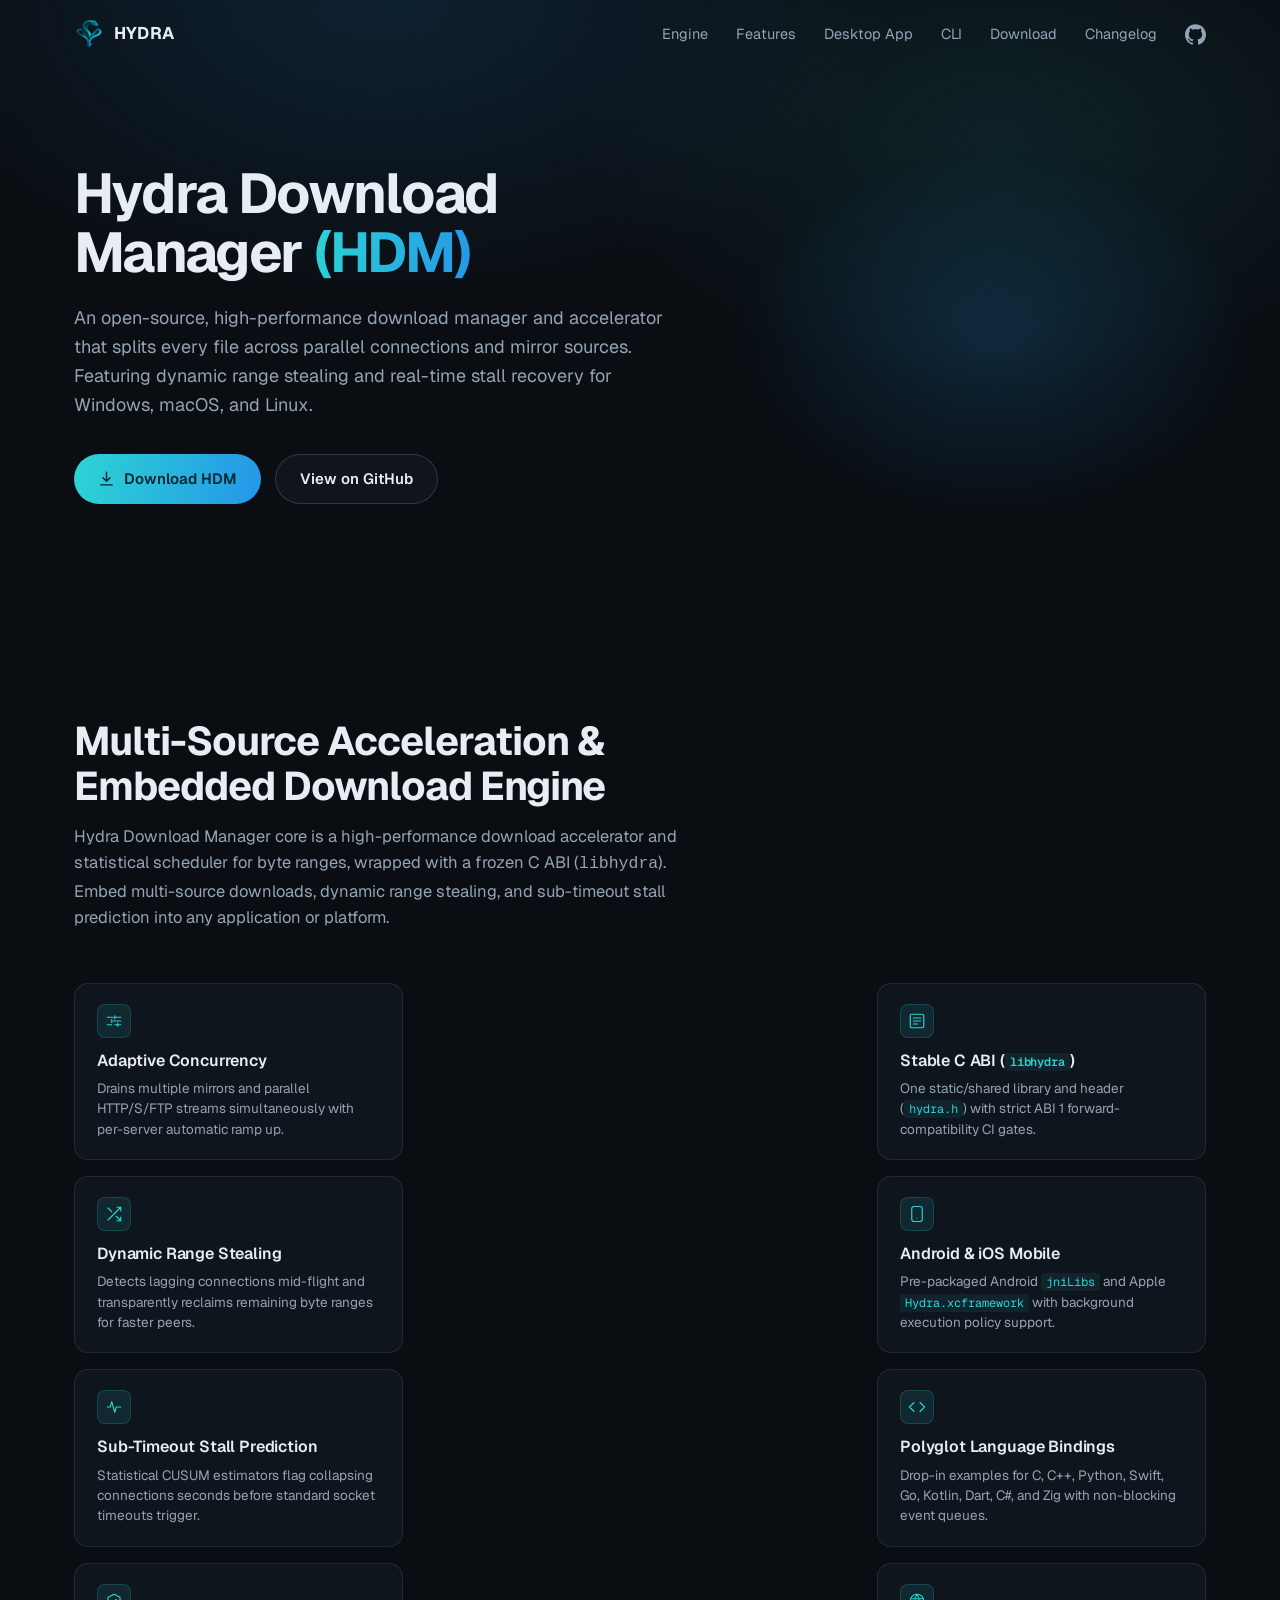
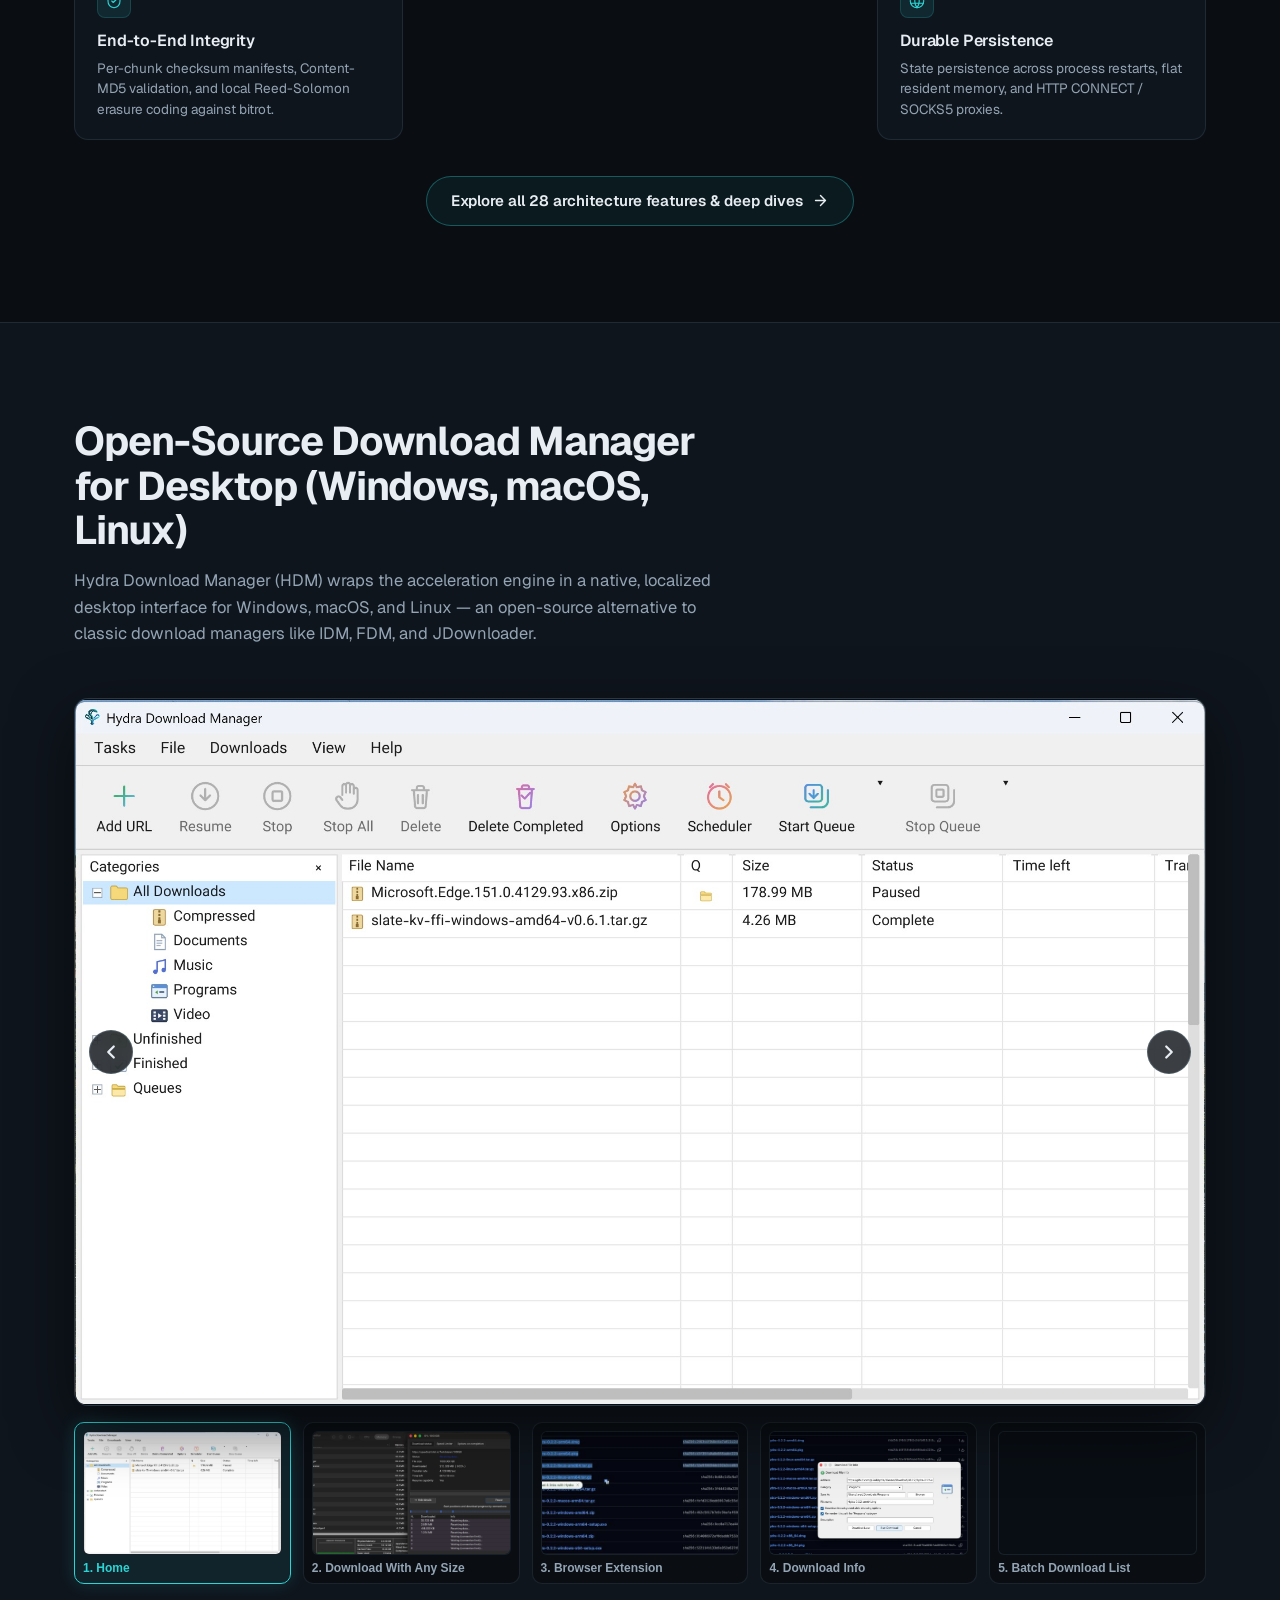
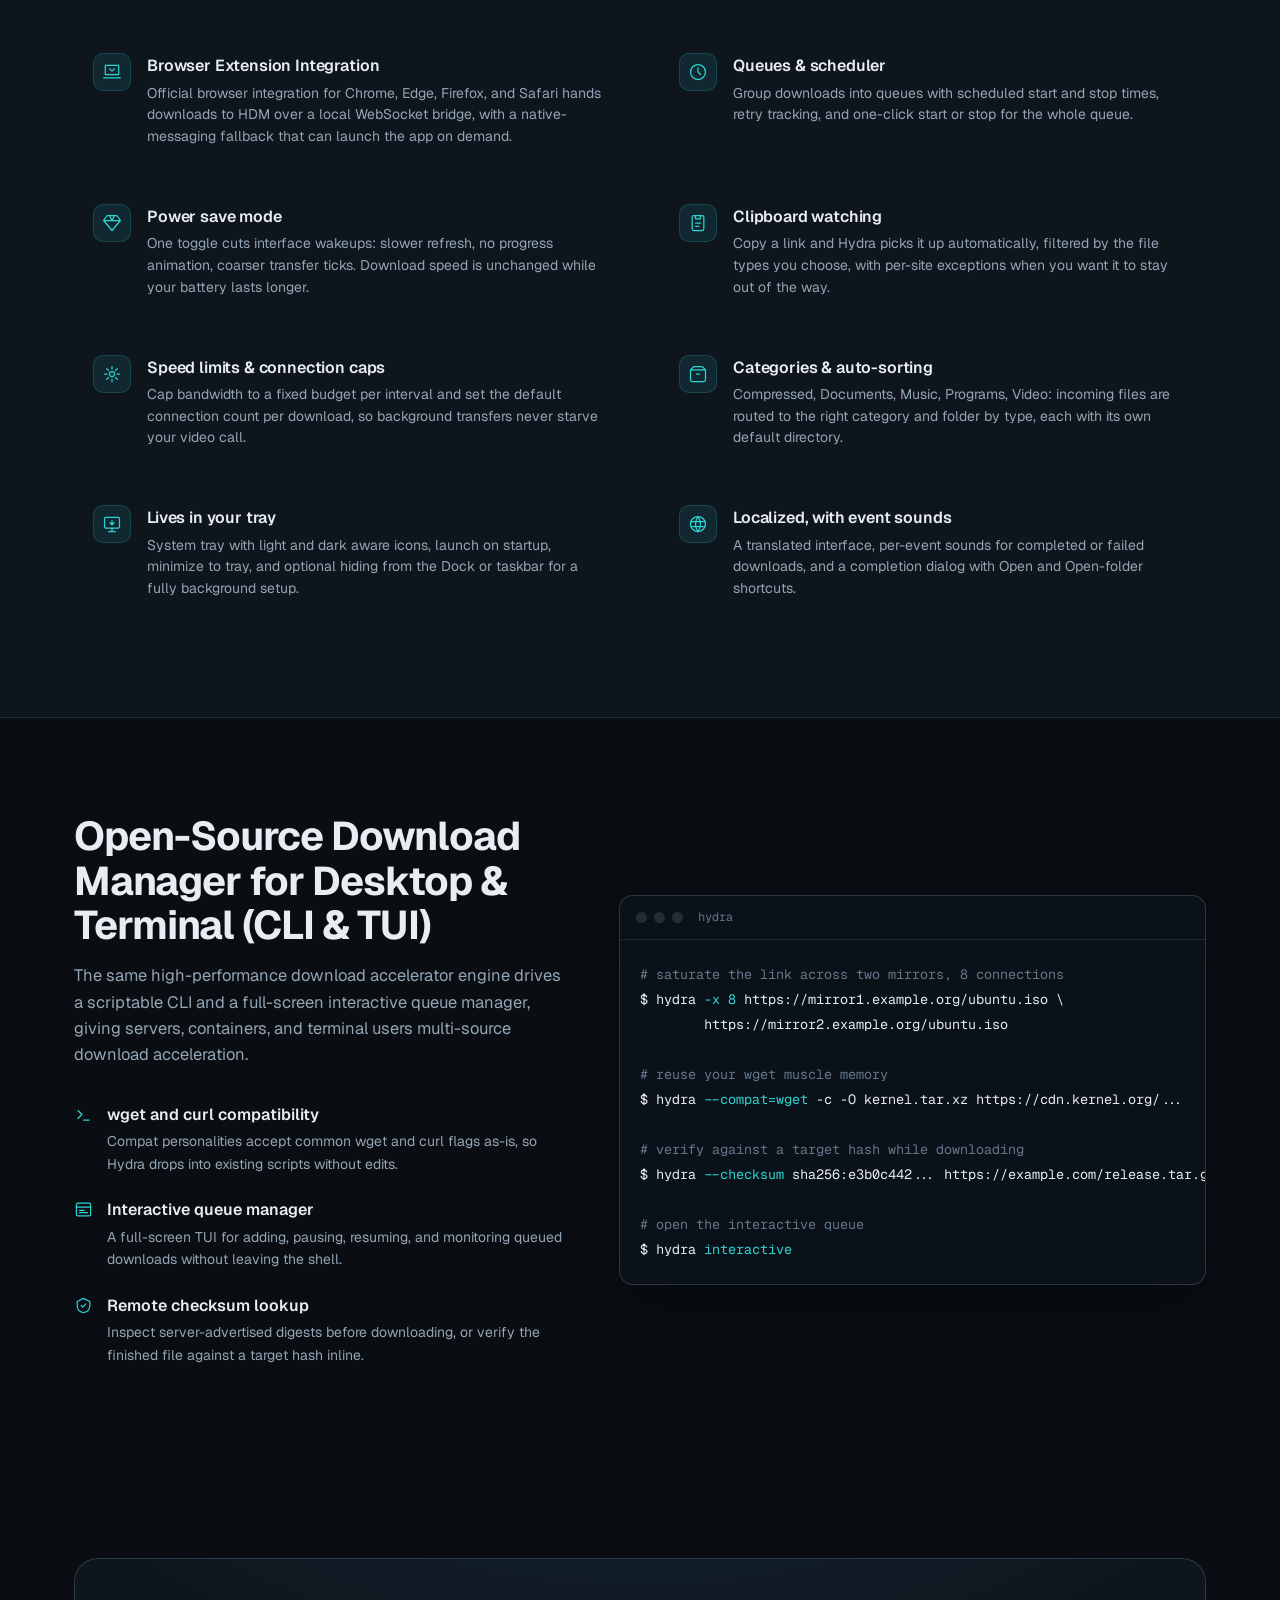
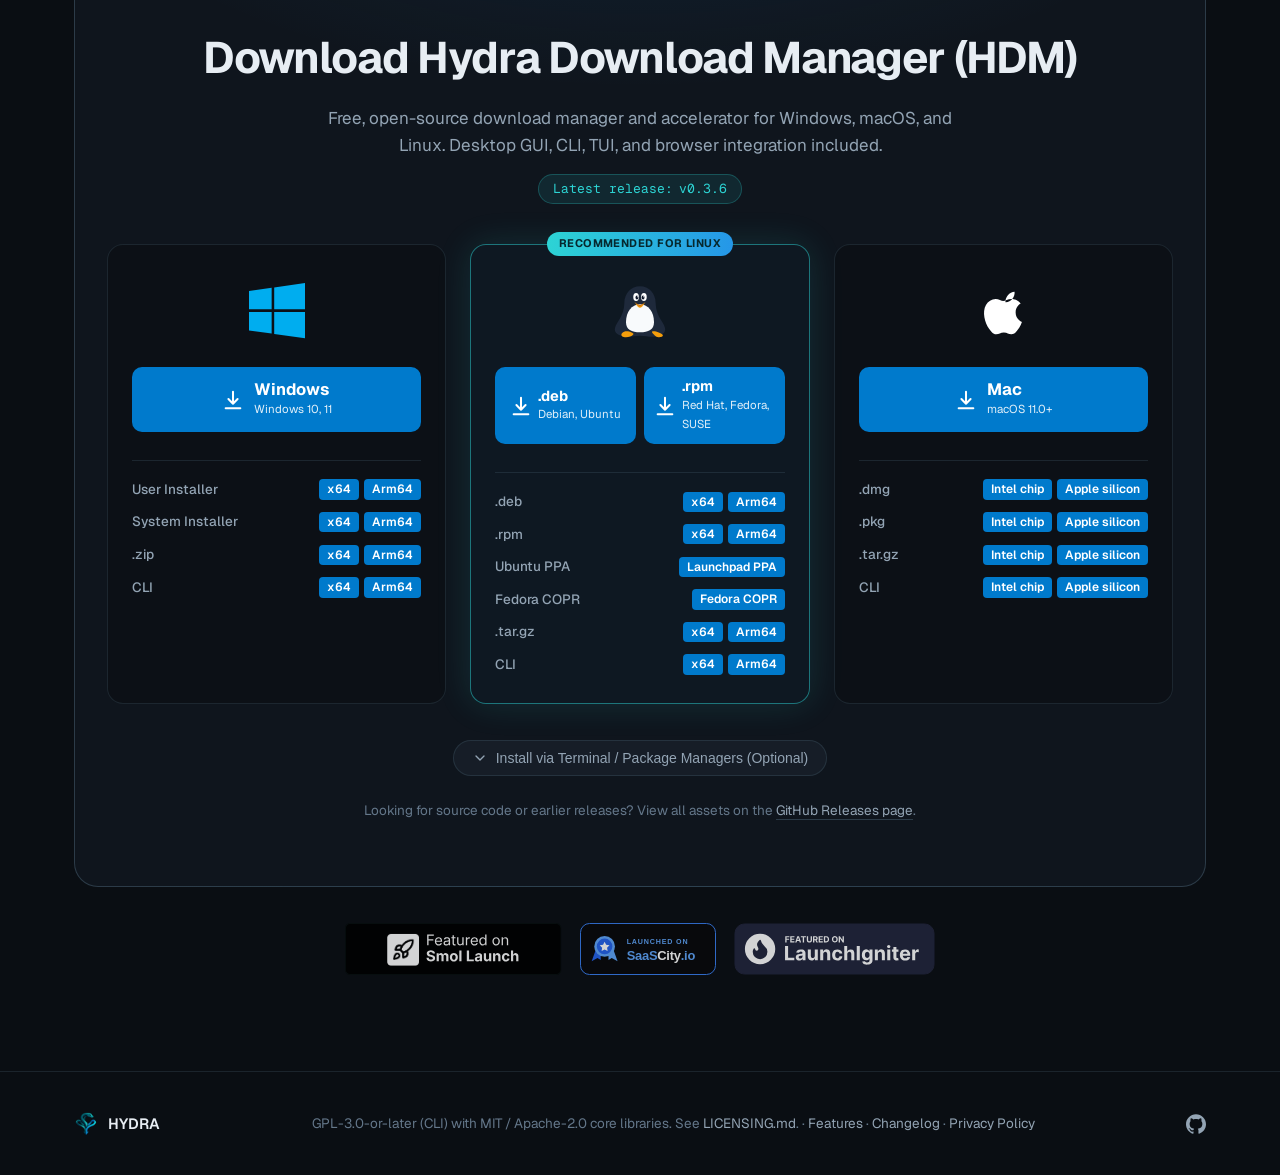
==== commit 827260c2: "chore(docs): add launcher badge service" ====
--- a/docs/index.html
+++ b/docs/index.html
@@ -100,7 +100,8 @@
       "sameAs": [
         "https://github.com/ja7ad/hydra",
         "https://sourceforge.net/projects/hydra-download-manager/",
-        "https://addons.mozilla.org/en-US/firefox/addon/hdm-integration/"
+        "https://addons.mozilla.org/en-US/firefox/addon/hdm-integration/",
+        "https://saascity.io/live/hydra-download-manager"
       ]
     },
     {
@@ -1630,6 +1631,55 @@
         flex-direction: column;
         align-items: flex-start;
         gap: 14px;
+      }
+    }
+  
+    .badge-row {
+      margin-top: 36px;
+      display: flex;
+      flex-wrap: wrap;
+      align-items: center;
+      justify-content: center;
+      gap: 14px 18px;
+    }
+
+    .badge-link {
+      display: inline-flex;
+      border-radius: 10px;
+    }
+
+    .badge-link:focus-visible {
+      outline: 2px solid var(--accent);
+      outline-offset: 4px;
+    }
+
+    .badge-row img {
+      display: block;
+      height: 52px;
+      width: auto;
+      opacity: 0.82;
+      transition: opacity 0.18s ease, transform 0.18s ease;
+    }
+
+    .badge-link:hover img,
+    .badge-link:focus-visible img {
+      opacity: 1;
+      transform: translateY(-2px);
+    }
+
+    @media (max-width: 480px) {
+      .badge-row img {
+        height: 44px;
+      }
+    }
+
+    @media (prefers-reduced-motion: reduce) {
+
+      .badge-row img,
+      .badge-link:hover img,
+      .badge-link:focus-visible img {
+        transition: none;
+        transform: none;
       }
     }
   </style>
@@ -2371,6 +2421,23 @@
         <p class="dl-note">Looking for source code or earlier releases? View all assets on the <a
             href="https://github.com/ja7ad/hydra/releases">GitHub Releases page</a>.</p>
       </div>
+
+      <div class="badge-row">
+        <a class="badge-link" href="https://smollaunch.com" target="_blank" rel="noopener">
+          <img src="img/badges/smol-launch.svg" alt="Hydra Download Manager — Featured on Smol Launch" width="250"
+            height="60" loading="lazy" decoding="async">
+        </a>
+        <a class="badge-link" href="https://saascity.io/live/hydra-download-manager" target="_blank" rel="noopener">
+          <img src="img/badges/saascity.svg" alt="Hydra Download Manager — Launched on SaaSCity.io" width="210"
+            height="80" loading="lazy" decoding="async">
+        </a>
+        <a class="badge-link"
+          href="https://launchigniter.com/product/hydra-download-manager?ref=badge-hydra-download-manager"
+          target="_blank" rel="noopener">
+          <img src="img/badges/launchigniter.svg" alt="Hydra Download Manager — Featured on LaunchIgniter" width="212"
+            height="55" loading="lazy" decoding="async">
+        </a>
+      </div>
     </div>
   </section>
 
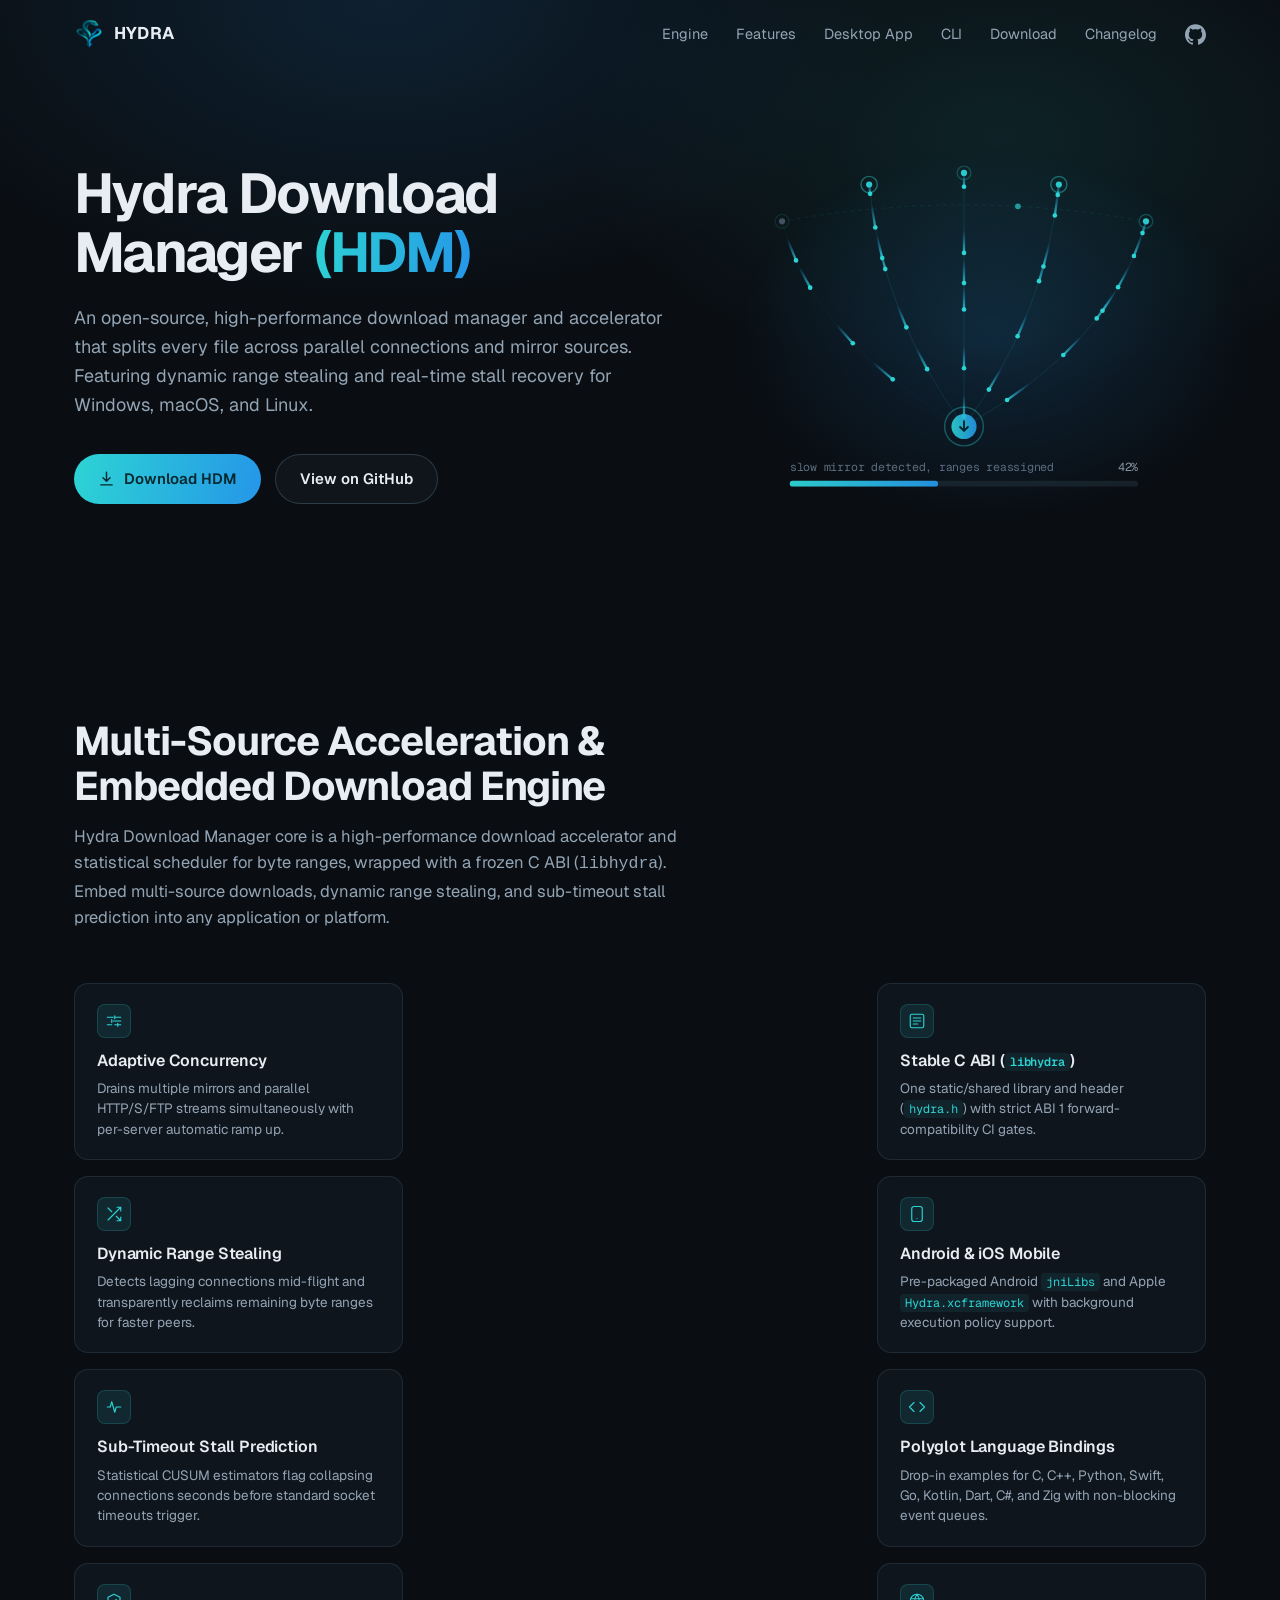
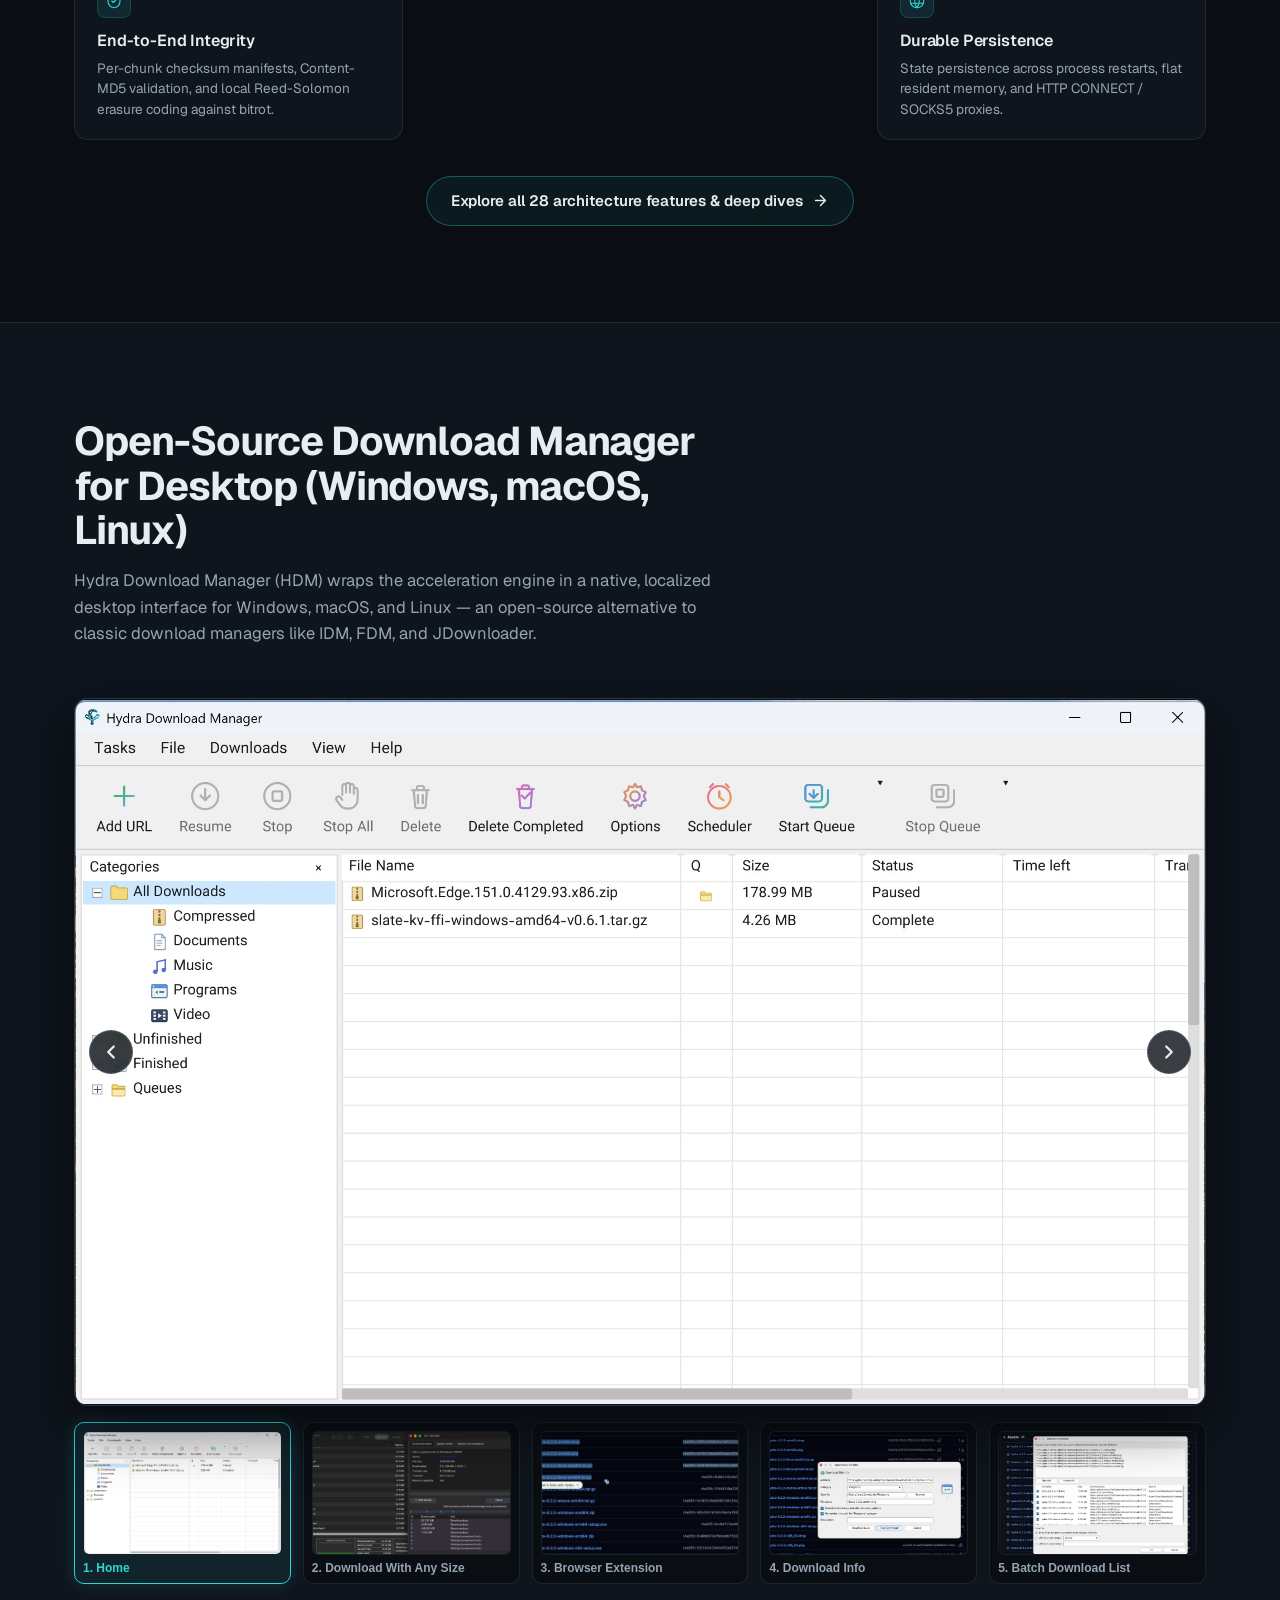
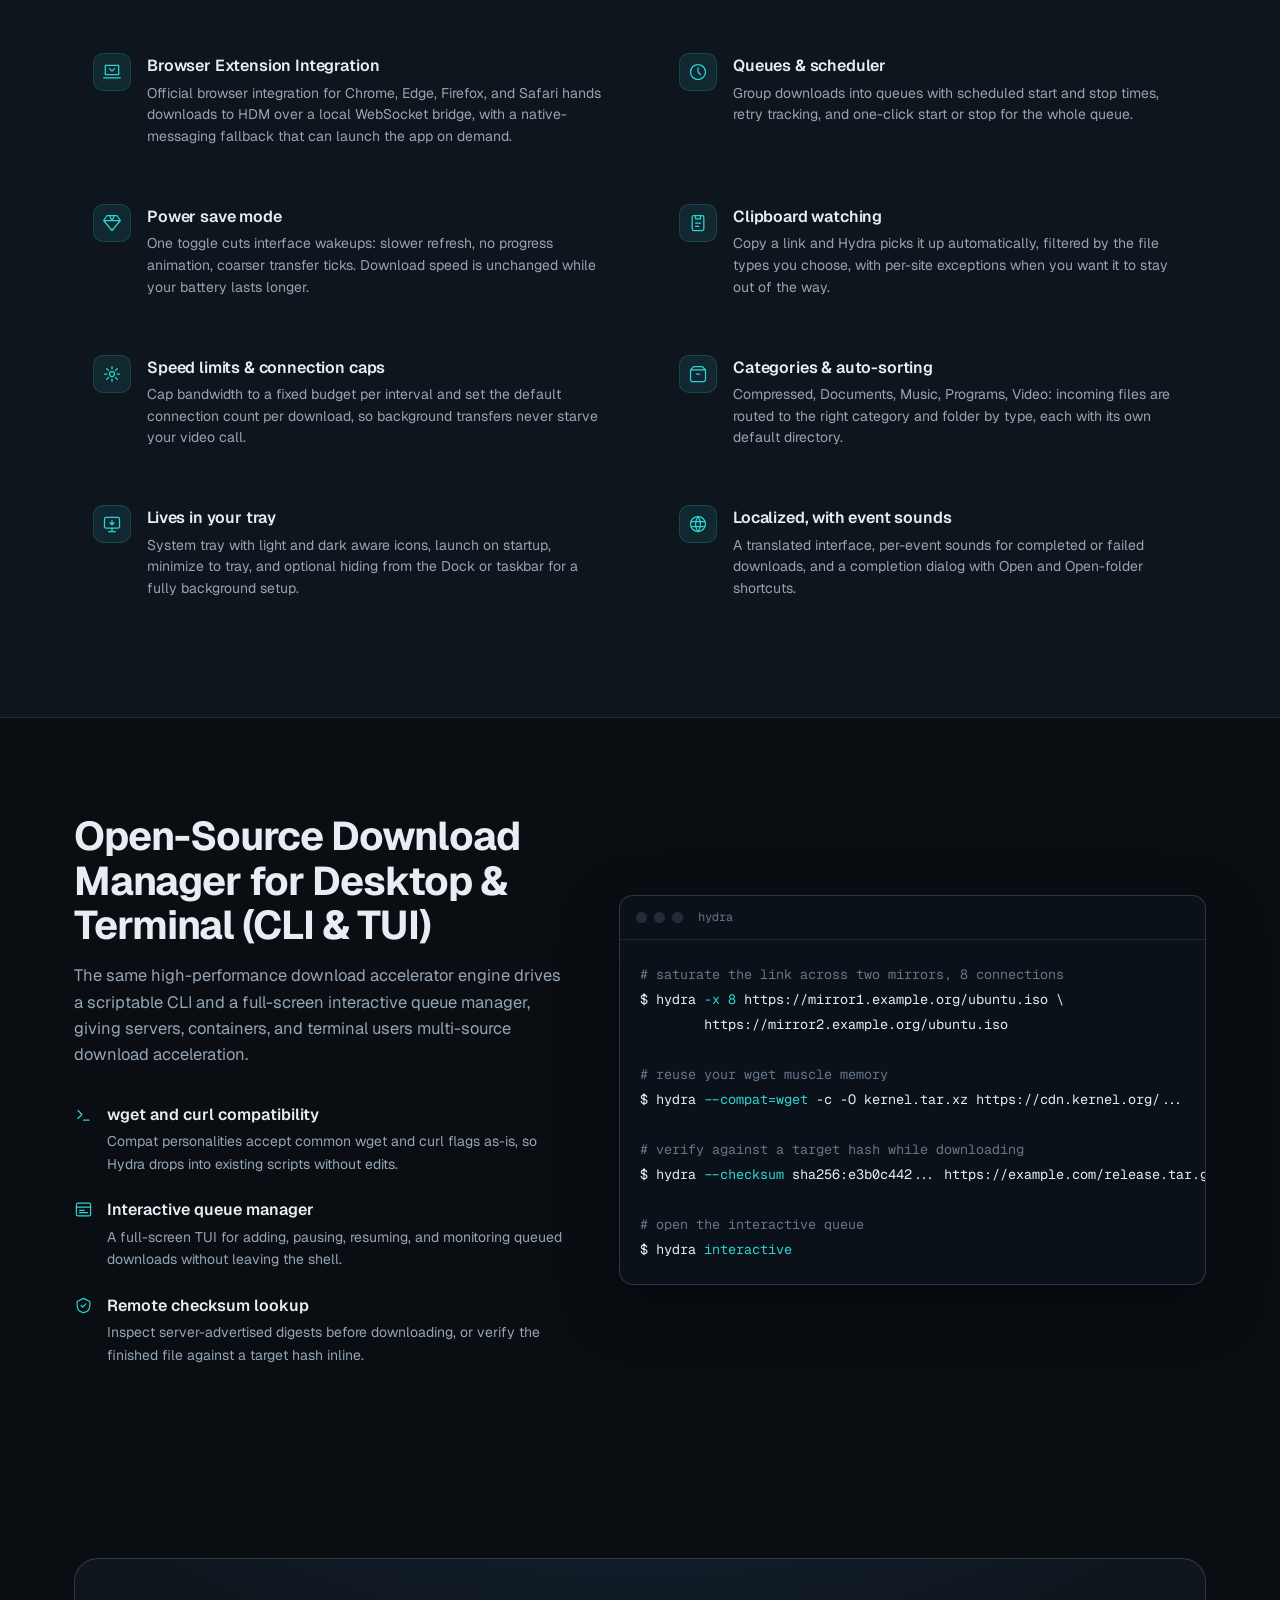
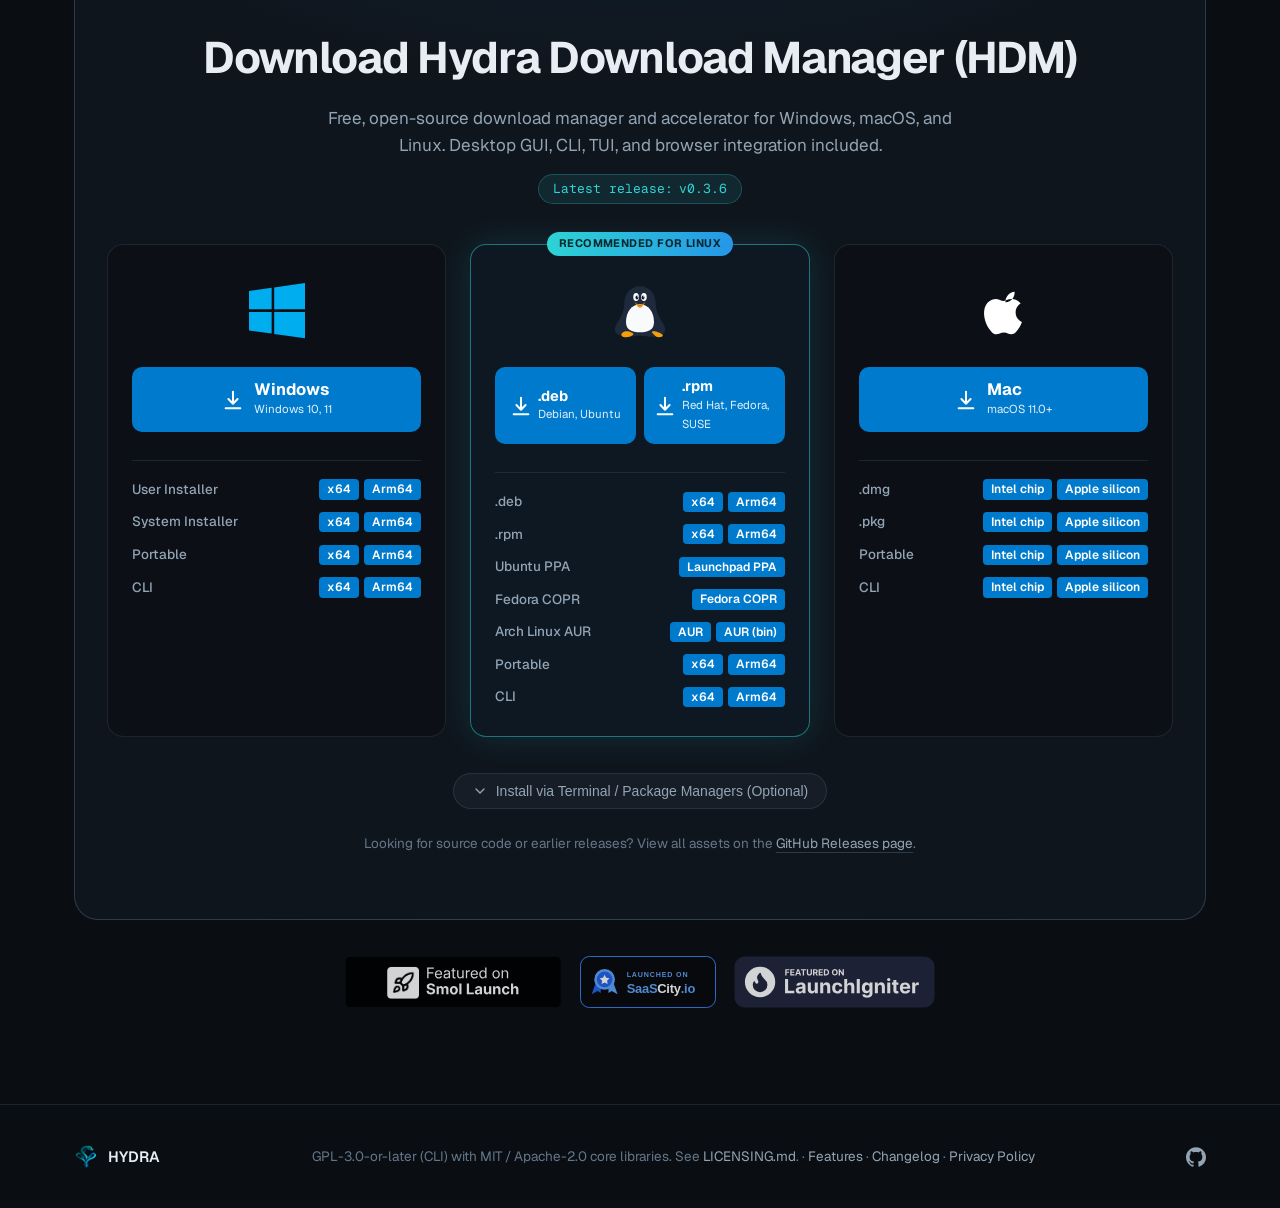
==== commit 1b273016: "fix(docs): label portable downloads, fix win asset match, add AUR" ====
--- a/docs/index.html
+++ b/docs/index.html
@@ -2145,7 +2145,7 @@
                 </div>
               </div>
               <div class="matrix-row">
-                <span class="row-label">.zip</span>
+                <span class="row-label">Portable</span>
                 <div class="pill-group">
                   <a class="pill" data-asset="win-x64-zip"
                     href="https://github.com/ja7ad/hydra/releases/download/v0.3.6/hydra-0.3.6-windows-amd64.zip">x64</a>
@@ -2247,7 +2247,16 @@
                 </div>
               </div>
               <div class="matrix-row">
-                <span class="row-label">.tar.gz</span>
+                <span class="row-label">Arch Linux AUR</span>
+                <div class="pill-group">
+                  <a class="pill" href="https://aur.archlinux.org/packages/hydra-download-manager" target="_blank"
+                    rel="noopener">AUR</a>
+                  <a class="pill" href="https://aur.archlinux.org/packages/hydra-download-manager-bin" target="_blank"
+                    rel="noopener">AUR (bin)</a>
+                </div>
+              </div>
+              <div class="matrix-row">
+                <span class="row-label">Portable</span>
                 <div class="pill-group">
                   <a class="pill" data-asset="linux-x64-tar"
                     href="https://github.com/ja7ad/hydra/releases/download/v0.3.6/hydra-0.3.6-linux-amd64.tar.gz">x64</a>
@@ -2311,7 +2320,7 @@
                 </div>
               </div>
               <div class="matrix-row">
-                <span class="row-label">.tar.gz</span>
+                <span class="row-label">Portable</span>
                 <div class="pill-group">
                   <a class="pill" data-asset="mac-x64-tar"
                     href="https://github.com/ja7ad/hydra/releases/download/v0.3.6/hydra-0.3.6-macos-amd64.tar.gz">Intel
@@ -2351,6 +2360,7 @@
               <button class="tab active" role="tab" aria-selected="true" data-target="cmd-unix">macOS / Linux</button>
               <button class="tab" role="tab" aria-selected="false" data-target="cmd-ppa">Ubuntu PPA</button>
               <button class="tab" role="tab" aria-selected="false" data-target="cmd-copr">Fedora COPR</button>
+              <button class="tab" role="tab" aria-selected="false" data-target="cmd-aur">Arch AUR</button>
               <button class="tab" role="tab" aria-selected="false" data-target="cmd-brew">Homebrew</button>
               <button class="tab" role="tab" aria-selected="false" data-target="cmd-win">Windows</button>
             </div>
@@ -2387,6 +2397,16 @@
                 </svg>
               </button>
             </div>
+            <div class="cmd" id="cmd-aur">
+              <code><b>paru</b> -S hydra-download-manager-bin</code>
+              <button class="copy" aria-label="Copy install command" data-copy="paru -S hydra-download-manager-bin">
+                <svg viewBox="0 0 24 24" fill="none" stroke="currentColor" stroke-width="1.5" stroke-linecap="round"
+                  stroke-linejoin="round" aria-hidden="true">
+                  <rect x="8" y="8" width="13" height="13" rx="2" />
+                  <path d="M16 8V6a2 2 0 00-2-2H5a2 2 0 00-2 2v9a2 2 0 002 2h2" />
+                </svg>
+              </button>
+            </div>
             <div class="cmd" id="cmd-brew">
               <code><b>brew</b> install ja7ad/tap/hydra</code>
               <button class="copy" aria-label="Copy install command" data-copy="brew install ja7ad/tap/hydra">
@@ -2413,7 +2433,9 @@
               <a href="https://launchpad.net/~sonycore/+archive/ubuntu/hydra" target="_blank" rel="noopener">Launchpad
                 Ubuntu PPA</a> ·
               <a href="https://copr.fedorainfracloud.org/coprs/sonycore/hydra/" target="_blank" rel="noopener">Fedora
-                COPR</a>
+                COPR</a> ·
+              <a href="https://aur.archlinux.org/packages/hydra-download-manager-bin" target="_blank"
+                rel="noopener">Arch Linux AUR</a>
             </p>
           </div>
         </div>
@@ -3164,8 +3186,8 @@
           // Windows
           if (name.includes("windows-x64-setup.exe")) assetMap["win-x64-setup"] = url;
           if (name.includes("windows-arm64-setup.exe")) assetMap["win-arm64-setup"] = url;
-          if (name.includes("windows-amd64.zip")) assetMap["win-x64-zip"] = url;
-          if (name.includes("windows-arm64.zip")) assetMap["win-arm64-zip"] = url;
+          if (name.includes("windows-amd64.zip") && !name.includes("hydra-cli")) assetMap["win-x64-zip"] = url;
+          if (name.includes("windows-arm64.zip") && !name.includes("hydra-cli")) assetMap["win-arm64-zip"] = url;
           if (name.includes("hydra-cli") && name.includes("windows-amd64")) assetMap["win-cli-x64"] = url;
           if (name.includes("hydra-cli") && name.includes("windows-arm64")) assetMap["win-cli-arm64"] = url;
 
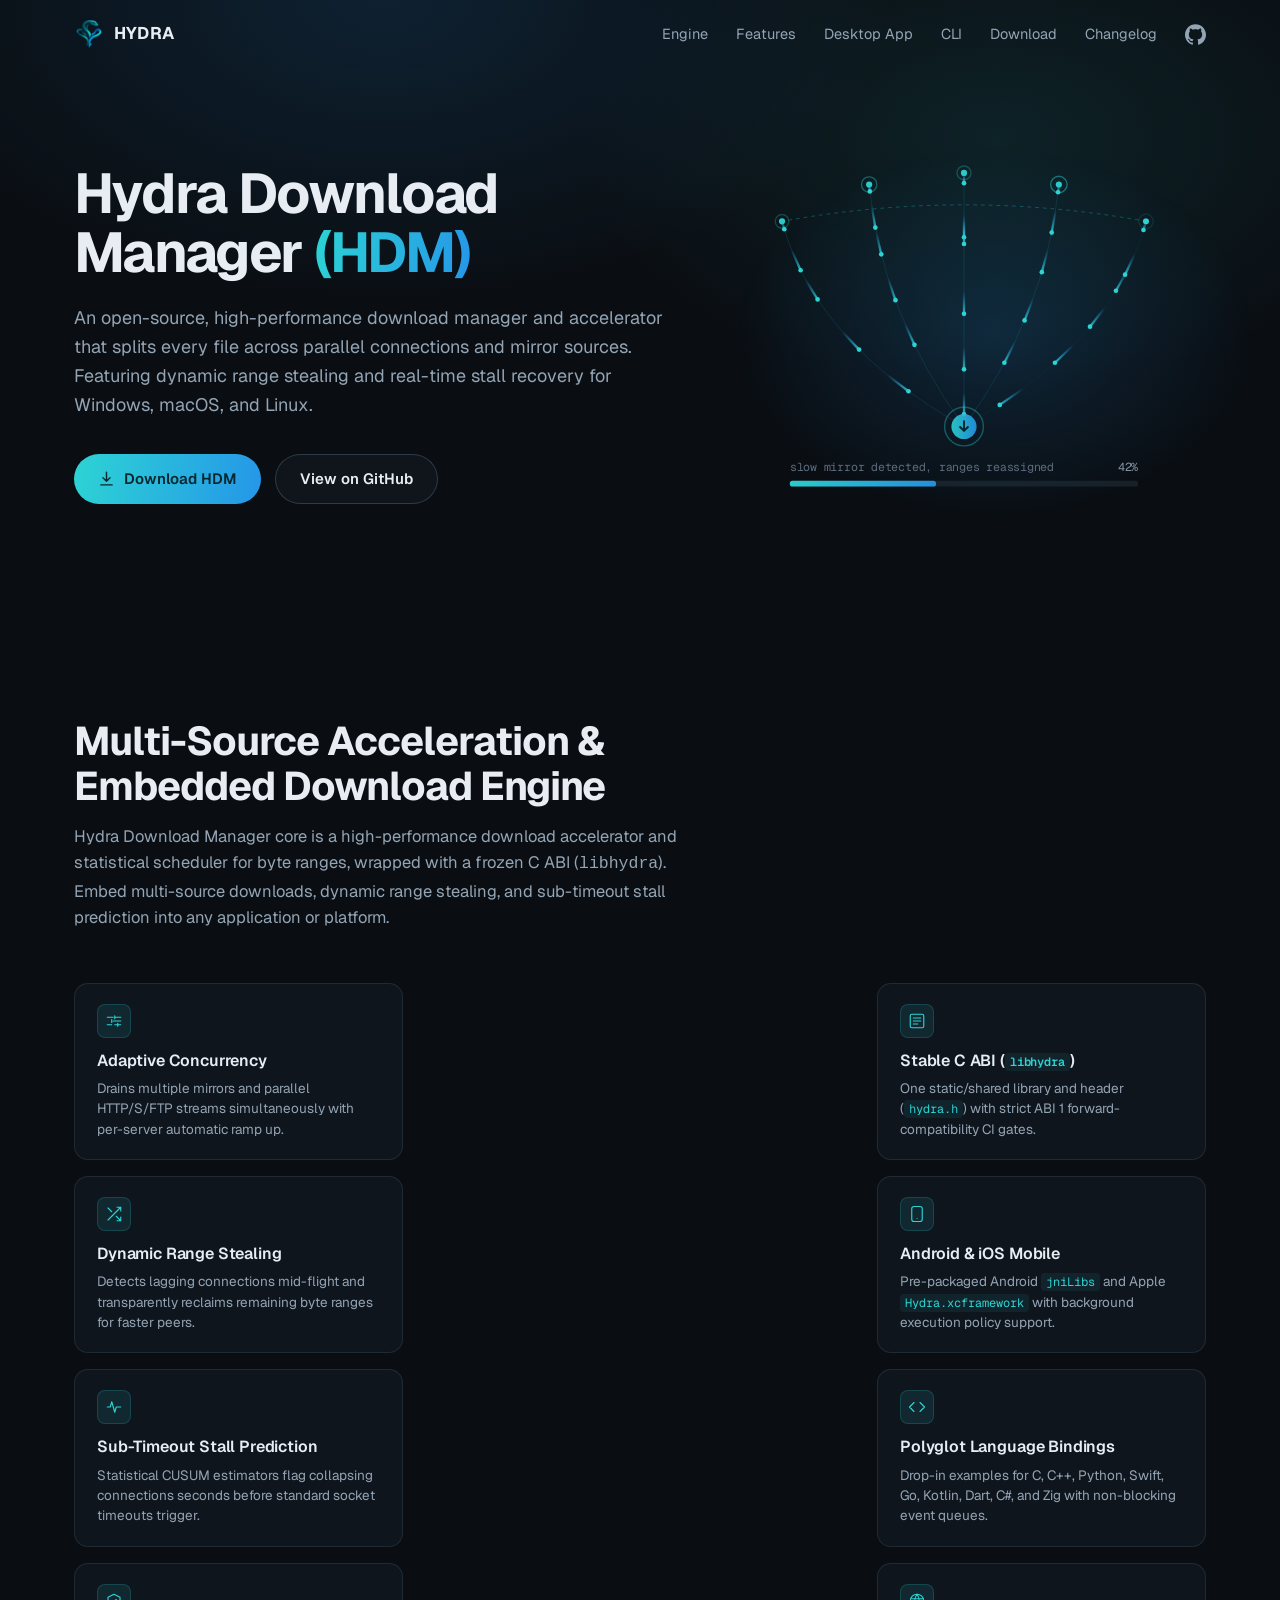
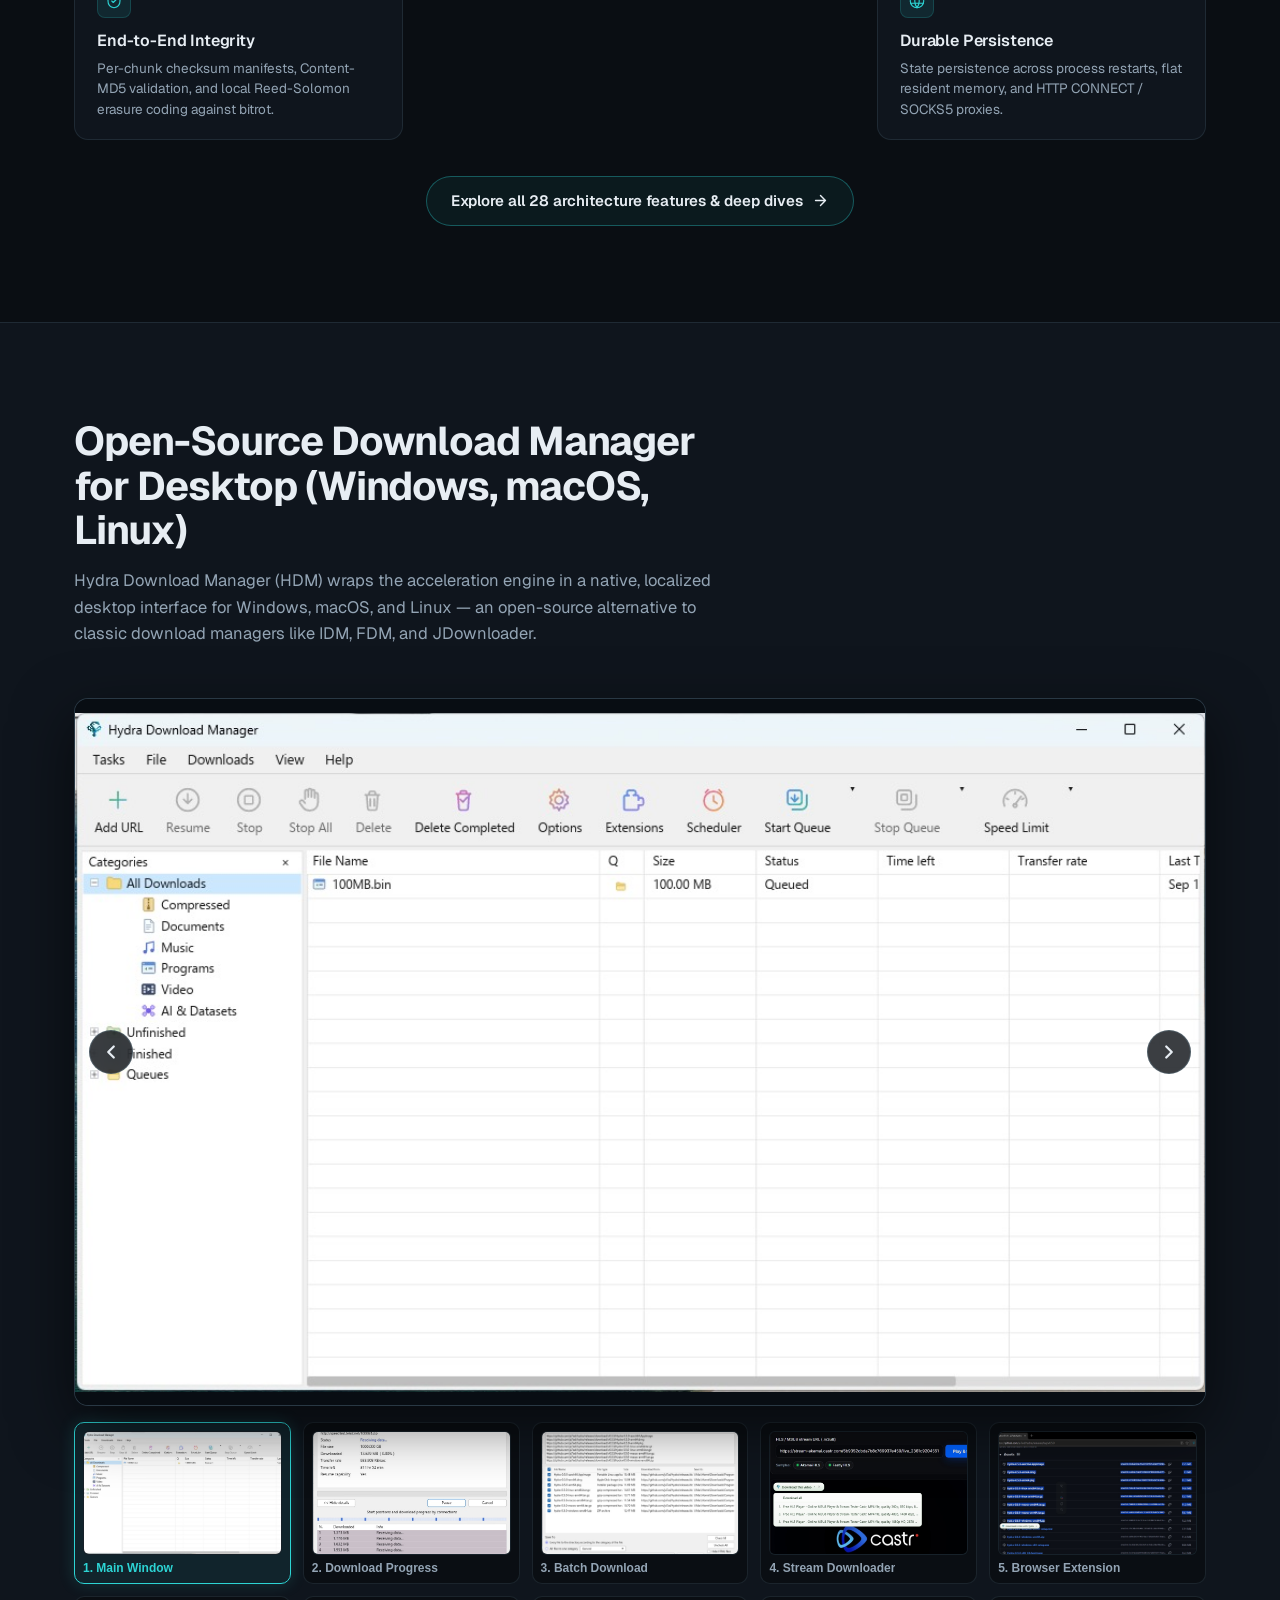
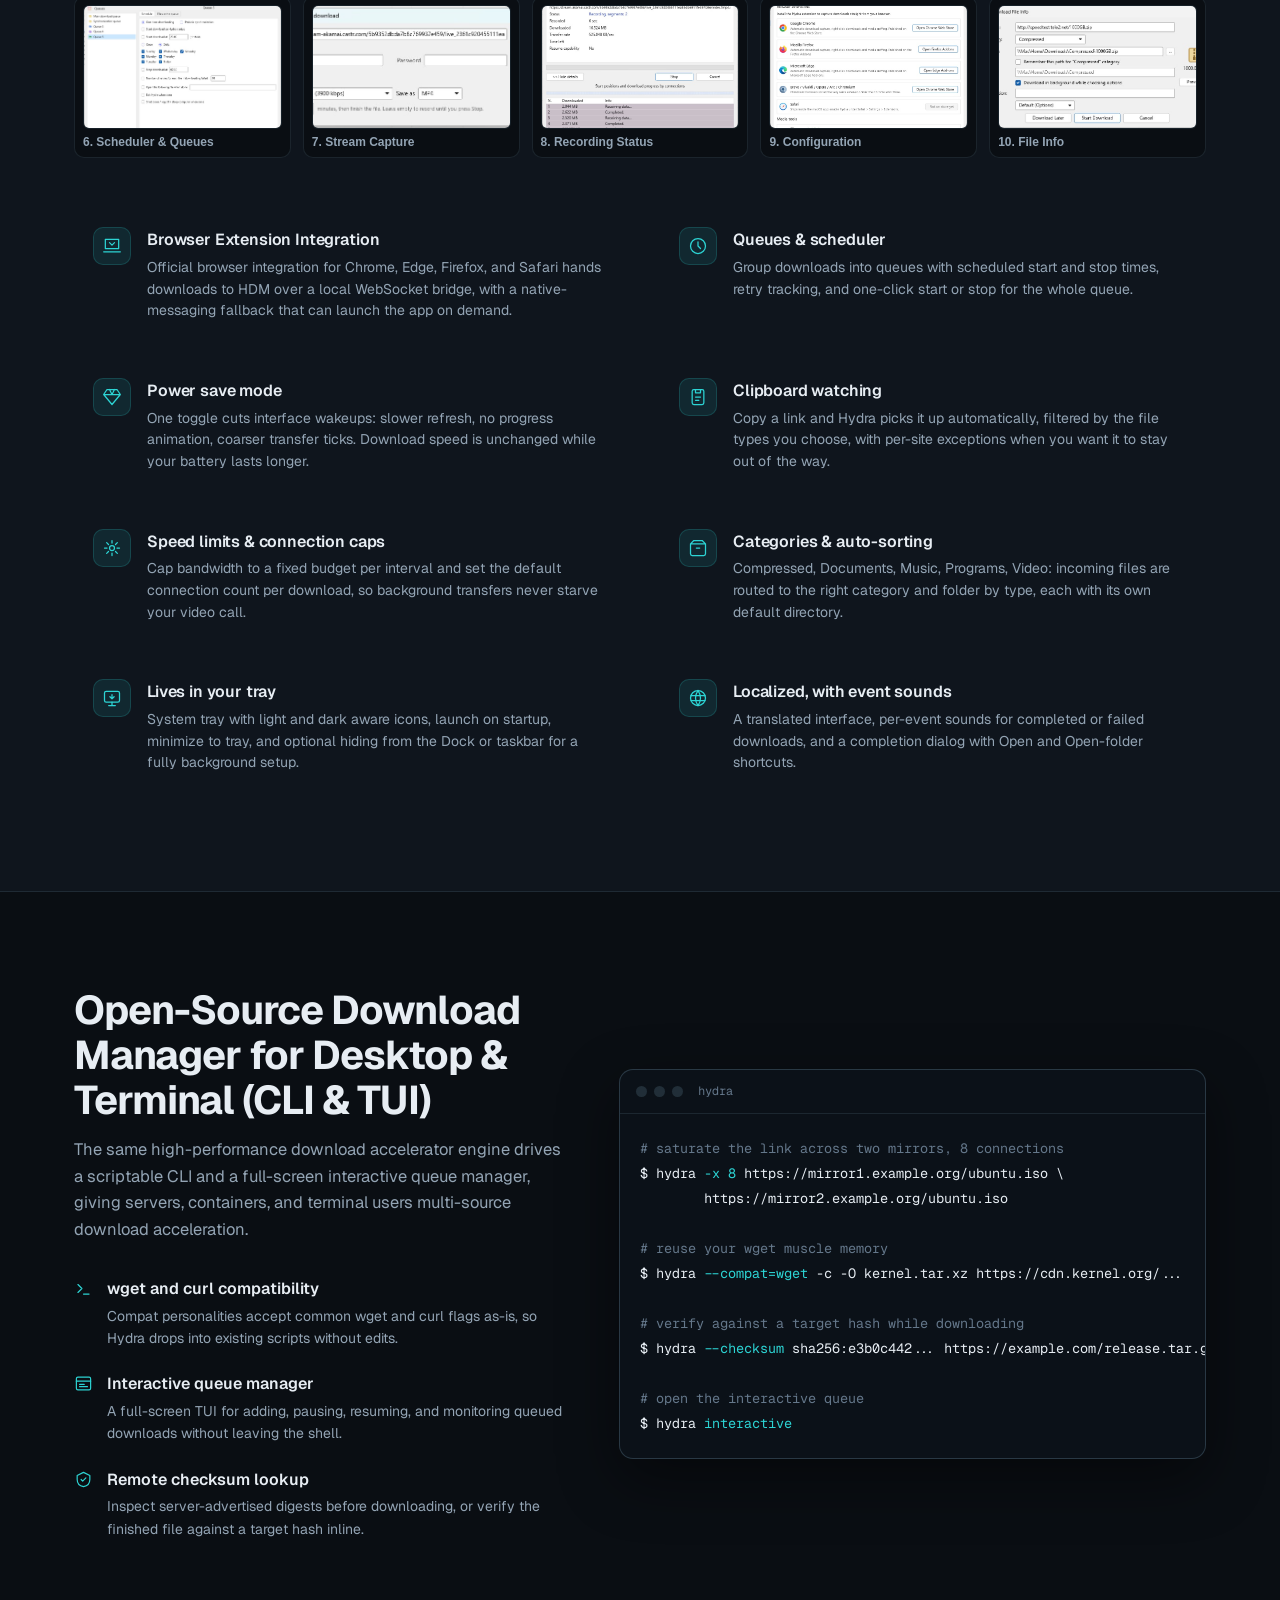
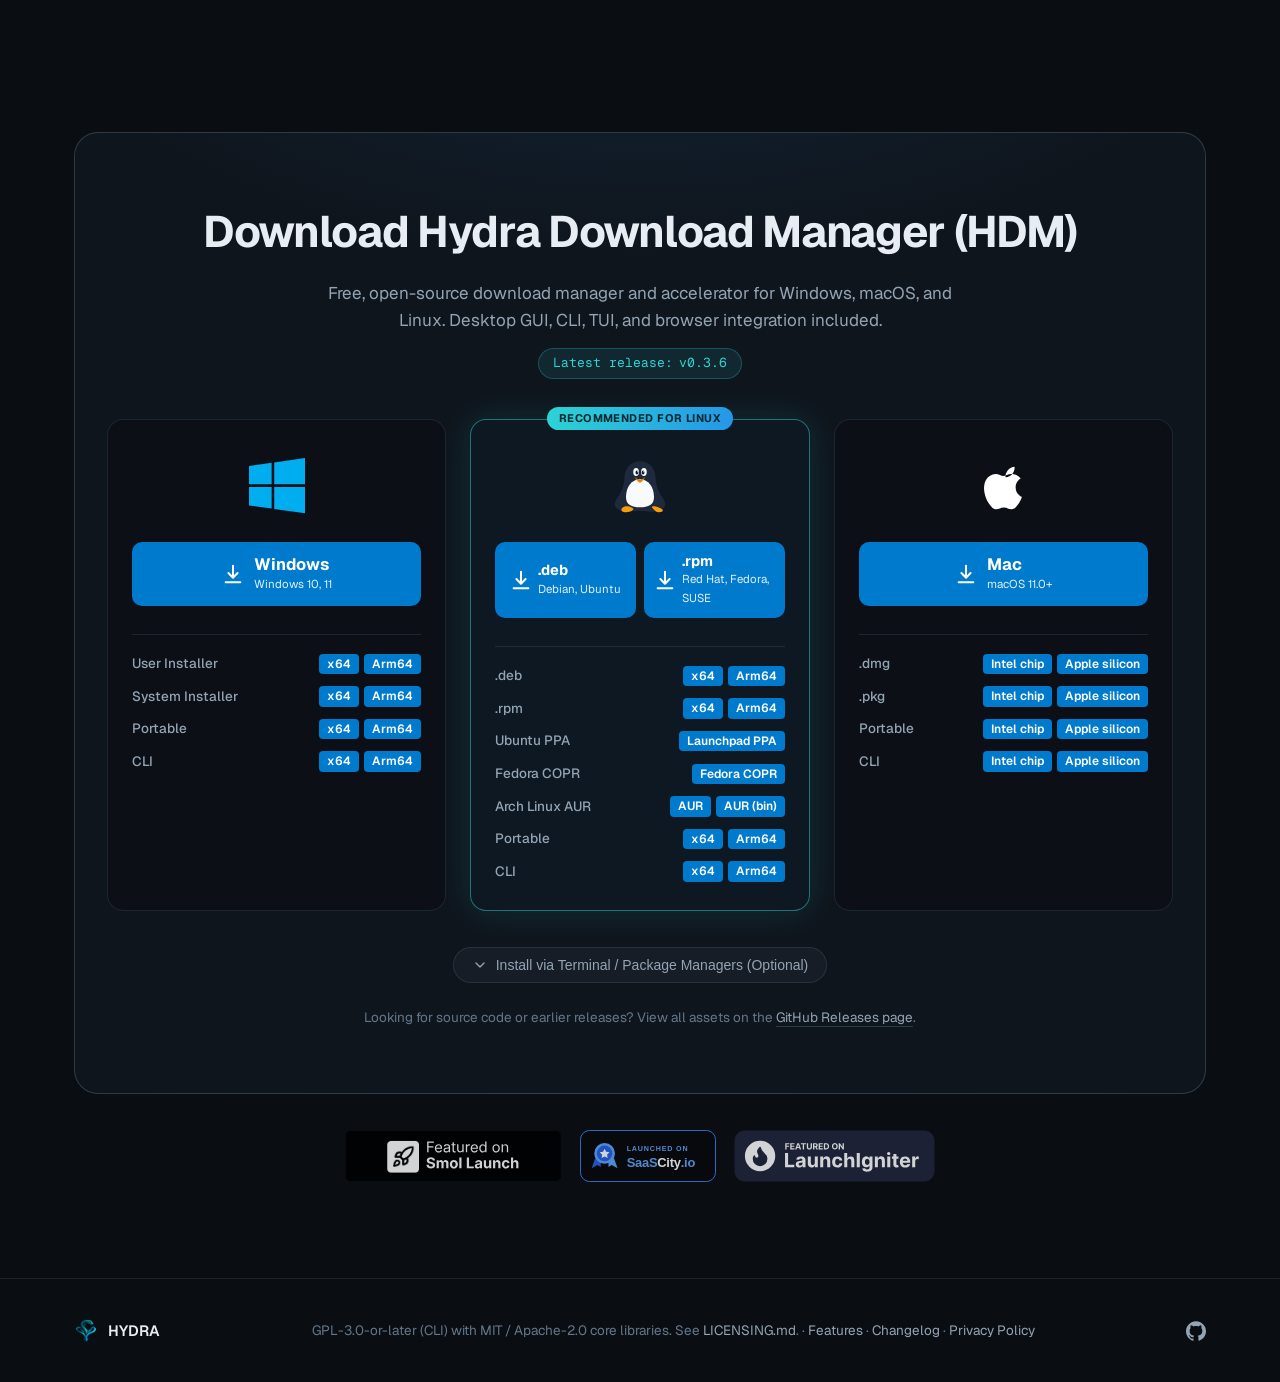
==== commit f6b9edf8: "chore(docs): updated screenshots" ====
--- a/docs/index.html
+++ b/docs/index.html
@@ -62,10 +62,15 @@
       "image": "https://hydra.javad.dev/img/screenshot.jpg",
       "screenshot": [
         "https://hydra.javad.dev/img/screenshot.jpg",
-        "https://hydra.javad.dev/img/screenshot1.jpg",
-        "https://hydra.javad.dev/img/screenshot2.png",
-        "https://hydra.javad.dev/img/screenshot3.png",
-        "https://hydra.javad.dev/img/screenshot4.png"
+        "https://hydra.javad.dev/img/screenshot2.jpg",
+        "https://hydra.javad.dev/img/screenshot3.jpg",
+        "https://hydra.javad.dev/img/screenshot4.jpg",
+        "https://hydra.javad.dev/img/screenshot5.jpg",
+        "https://hydra.javad.dev/img/screenshot6.jpg",
+        "https://hydra.javad.dev/img/screenshot7.jpg",
+        "https://hydra.javad.dev/img/screenshot8.jpg",
+        "https://hydra.javad.dev/img/screenshot9.jpg",
+        "https://hydra.javad.dev/img/screenshot10.jpg"
       ],
       "featureList": [
         "Adaptive concurrency across multiple mirrors and parallel HTTP/S/FTP streams",
@@ -1875,19 +1880,34 @@
           </button>
 
           <div class="gui-slide active" data-index="0">
-            <img src="img/screenshot.jpg" alt="Hydra Download Manager - Downloads Queue" loading="lazy" width="2022" height="1260" decoding="async">
+            <img src="img/screenshot.jpg" alt="Hydra Download Manager main window showing active and queued downloads list, category sidebar, and toolbar controls" loading="eager" width="1053" height="633" decoding="async">
           </div>
           <div class="gui-slide" data-index="1">
-            <img src="img/screenshot1.jpg" alt="Hydra Download Manager - Connection Details" loading="lazy" width="1319" height="615" decoding="async">
+            <img src="img/screenshot2.jpg" alt="Hydra Download Manager active download progress dialog with transfer speed, multi-connection segments, and speed limiter" loading="lazy" width="614" height="555" decoding="async">
           </div>
           <div class="gui-slide" data-index="2">
-            <img src="img/screenshot2.png" alt="Hydra Download Manager - Preferences &amp; Settings" loading="lazy" width="533" height="270" decoding="async">
+            <img src="img/screenshot3.jpg" alt="Hydra Download Manager batch download dialog for selecting and importing multiple release links simultaneously" loading="lazy" width="856" height="663" decoding="async">
           </div>
           <div class="gui-slide" data-index="3">
-            <img src="img/screenshot3.png" alt="Hydra Download Manager - Network &amp; Proxy Settings" loading="lazy" width="1170" height="618" decoding="async">
+            <img src="img/screenshot4.jpg" alt="Hydra Download Manager HLS and M3U8 video stream capture dialog with selectable stream quality options up to 1080p HD" loading="lazy" width="764" height="462" decoding="async">
           </div>
           <div class="gui-slide" data-index="4">
-            <img src="img/screenshot4.png" alt="Hydra Download Manager - Categories &amp; Sorting" loading="lazy" width="1213" height="769" decoding="async">
+            <img src="img/screenshot5.jpg" alt="Hydra browser extension integrating with web browser to detect and capture multiple download links directly from a page" loading="lazy" width="1316" height="665" decoding="async">
+          </div>
+          <div class="gui-slide" data-index="5">
+            <img src="img/screenshot6.jpg" alt="Hydra Download Manager scheduler window showing download queues, time-based triggers, and periodic synchronization options" loading="lazy" width="858" height="626" decoding="async">
+          </div>
+          <div class="gui-slide" data-index="6">
+            <img src="img/screenshot7.jpg" alt="Hydra Download Manager live stream capture setup showing address input, authentication, and stream quality selection" loading="lazy" width="689" height="251" decoding="async">
+          </div>
+          <div class="gui-slide" data-index="7">
+            <img src="img/screenshot8.jpg" alt="Hydra Download Manager live stream recording monitor showing recorded segments, duration, transfer rate, and progress" loading="lazy" width="616" height="557" decoding="async">
+          </div>
+          <div class="gui-slide" data-index="8">
+            <img src="img/screenshot9.jpg" alt="Hydra Download Manager configuration window displaying browser extension integration for Chrome and Firefox" loading="lazy" width="687" height="662" decoding="async">
+          </div>
+          <div class="gui-slide" data-index="9">
+            <img src="img/screenshot10.jpg" alt="Hydra Download Manager download file info dialog showing source URL, destination folder, category, and file size" loading="lazy" width="615" height="315" decoding="async">
           </div>
 
           <button class="gui-nav-btn gui-nav-next" id="gui-next" aria-label="Next screenshot">
@@ -1899,35 +1919,65 @@
 
         <!-- Thumbnails Catalog -->
         <div class="gui-thumbs" id="gui-thumbs" role="tablist" aria-label="Screenshot Gallery">
-          <button class="gui-thumb active" data-index="0" role="tab" aria-selected="true">
+          <button class="gui-thumb active" data-index="0" role="tab" aria-selected="true" aria-label="Screenshot 1: Main Window">
             <div class="gui-thumb-img">
-              <img src="img/screenshot.jpg" alt="" loading="lazy" width="2022" height="1260" decoding="async">
+              <img src="img/screenshot.jpg" alt="" loading="lazy" width="1053" height="633" decoding="async">
             </div>
-            <span class="gui-thumb-label">1. Home</span>
+            <span class="gui-thumb-label">1. Main Window</span>
           </button>
-          <button class="gui-thumb" data-index="1" role="tab" aria-selected="false">
+          <button class="gui-thumb" data-index="1" role="tab" aria-selected="false" aria-label="Screenshot 2: Download Progress">
             <div class="gui-thumb-img">
-              <img src="img/screenshot1.jpg" alt="" loading="lazy" width="1319" height="615" decoding="async">
+              <img src="img/screenshot2.jpg" alt="" loading="lazy" width="614" height="555" decoding="async">
             </div>
-            <span class="gui-thumb-label">2. Download With Any Size</span>
+            <span class="gui-thumb-label">2. Download Progress</span>
           </button>
-          <button class="gui-thumb" data-index="2" role="tab" aria-selected="false">
+          <button class="gui-thumb" data-index="2" role="tab" aria-selected="false" aria-label="Screenshot 3: Batch Download">
             <div class="gui-thumb-img">
-              <img src="img/screenshot2.png" alt="" loading="lazy" width="533" height="270" decoding="async">
+              <img src="img/screenshot3.jpg" alt="" loading="lazy" width="856" height="663" decoding="async">
             </div>
-            <span class="gui-thumb-label">3. Browser Extension</span>
+            <span class="gui-thumb-label">3. Batch Download</span>
           </button>
-          <button class="gui-thumb" data-index="3" role="tab" aria-selected="false">
+          <button class="gui-thumb" data-index="3" role="tab" aria-selected="false" aria-label="Screenshot 4: Stream Downloader">
             <div class="gui-thumb-img">
-              <img src="img/screenshot3.png" alt="" loading="lazy" width="1170" height="618" decoding="async">
+              <img src="img/screenshot4.jpg" alt="" loading="lazy" width="764" height="462" decoding="async">
             </div>
-            <span class="gui-thumb-label">4. Download Info</span>
+            <span class="gui-thumb-label">4. Stream Downloader</span>
           </button>
-          <button class="gui-thumb" data-index="4" role="tab" aria-selected="false">
+          <button class="gui-thumb" data-index="4" role="tab" aria-selected="false" aria-label="Screenshot 5: Browser Extension">
             <div class="gui-thumb-img">
-              <img src="img/screenshot4.png" alt="" loading="lazy" width="1213" height="769" decoding="async">
+              <img src="img/screenshot5.jpg" alt="" loading="lazy" width="1316" height="665" decoding="async">
             </div>
-            <span class="gui-thumb-label">5. Batch Download List</span>
+            <span class="gui-thumb-label">5. Browser Extension</span>
+          </button>
+          <button class="gui-thumb" data-index="5" role="tab" aria-selected="false" aria-label="Screenshot 6: Scheduler &amp; Queues">
+            <div class="gui-thumb-img">
+              <img src="img/screenshot6.jpg" alt="" loading="lazy" width="858" height="626" decoding="async">
+            </div>
+            <span class="gui-thumb-label">6. Scheduler &amp; Queues</span>
+          </button>
+          <button class="gui-thumb" data-index="6" role="tab" aria-selected="false" aria-label="Screenshot 7: Stream Capture">
+            <div class="gui-thumb-img">
+              <img src="img/screenshot7.jpg" alt="" loading="lazy" width="689" height="251" decoding="async">
+            </div>
+            <span class="gui-thumb-label">7. Stream Capture</span>
+          </button>
+          <button class="gui-thumb" data-index="7" role="tab" aria-selected="false" aria-label="Screenshot 8: Recording Status">
+            <div class="gui-thumb-img">
+              <img src="img/screenshot8.jpg" alt="" loading="lazy" width="616" height="557" decoding="async">
+            </div>
+            <span class="gui-thumb-label">8. Recording Status</span>
+          </button>
+          <button class="gui-thumb" data-index="8" role="tab" aria-selected="false" aria-label="Screenshot 9: Configuration">
+            <div class="gui-thumb-img">
+              <img src="img/screenshot9.jpg" alt="" loading="lazy" width="687" height="662" decoding="async">
+            </div>
+            <span class="gui-thumb-label">9. Configuration</span>
+          </button>
+          <button class="gui-thumb" data-index="9" role="tab" aria-selected="false" aria-label="Screenshot 10: Download File Info">
+            <div class="gui-thumb-img">
+              <img src="img/screenshot10.jpg" alt="" loading="lazy" width="615" height="315" decoding="async">
+            </div>
+            <span class="gui-thumb-label">10. File Info</span>
           </button>
         </div>
       </div>
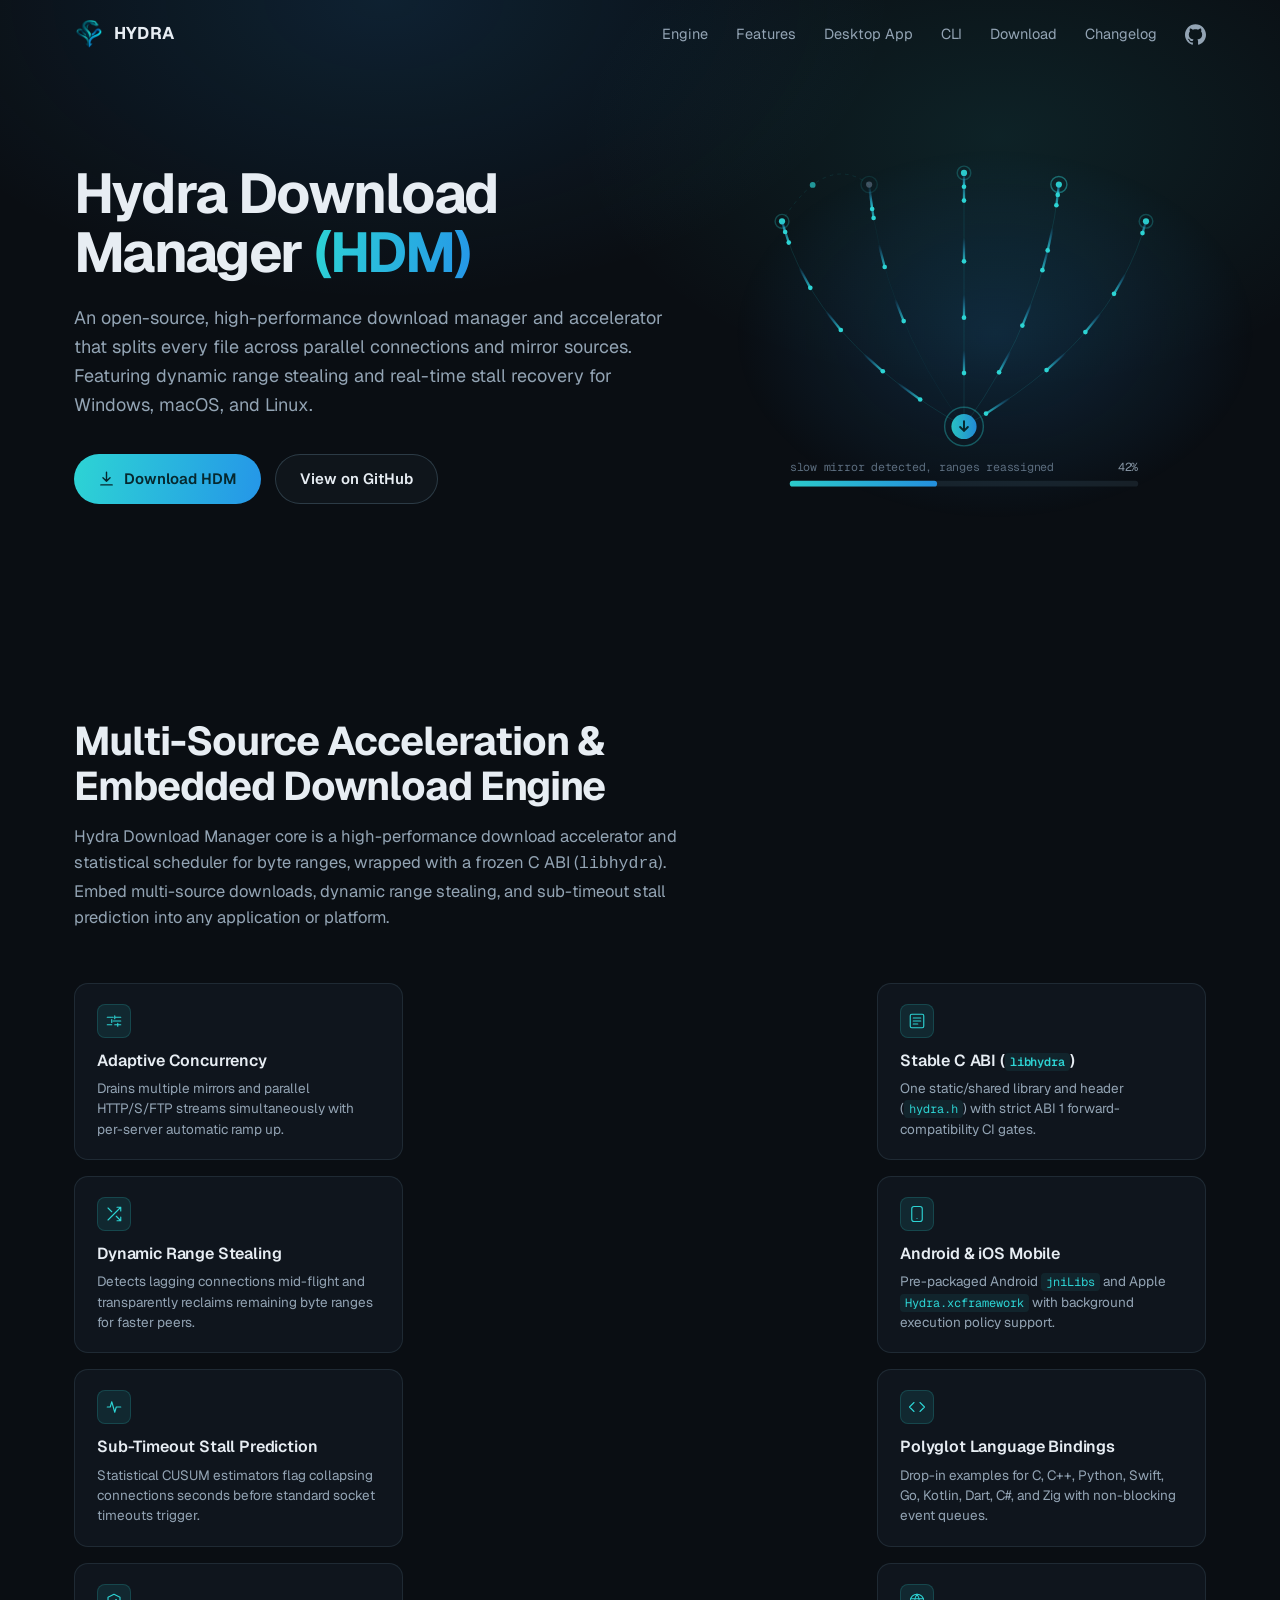
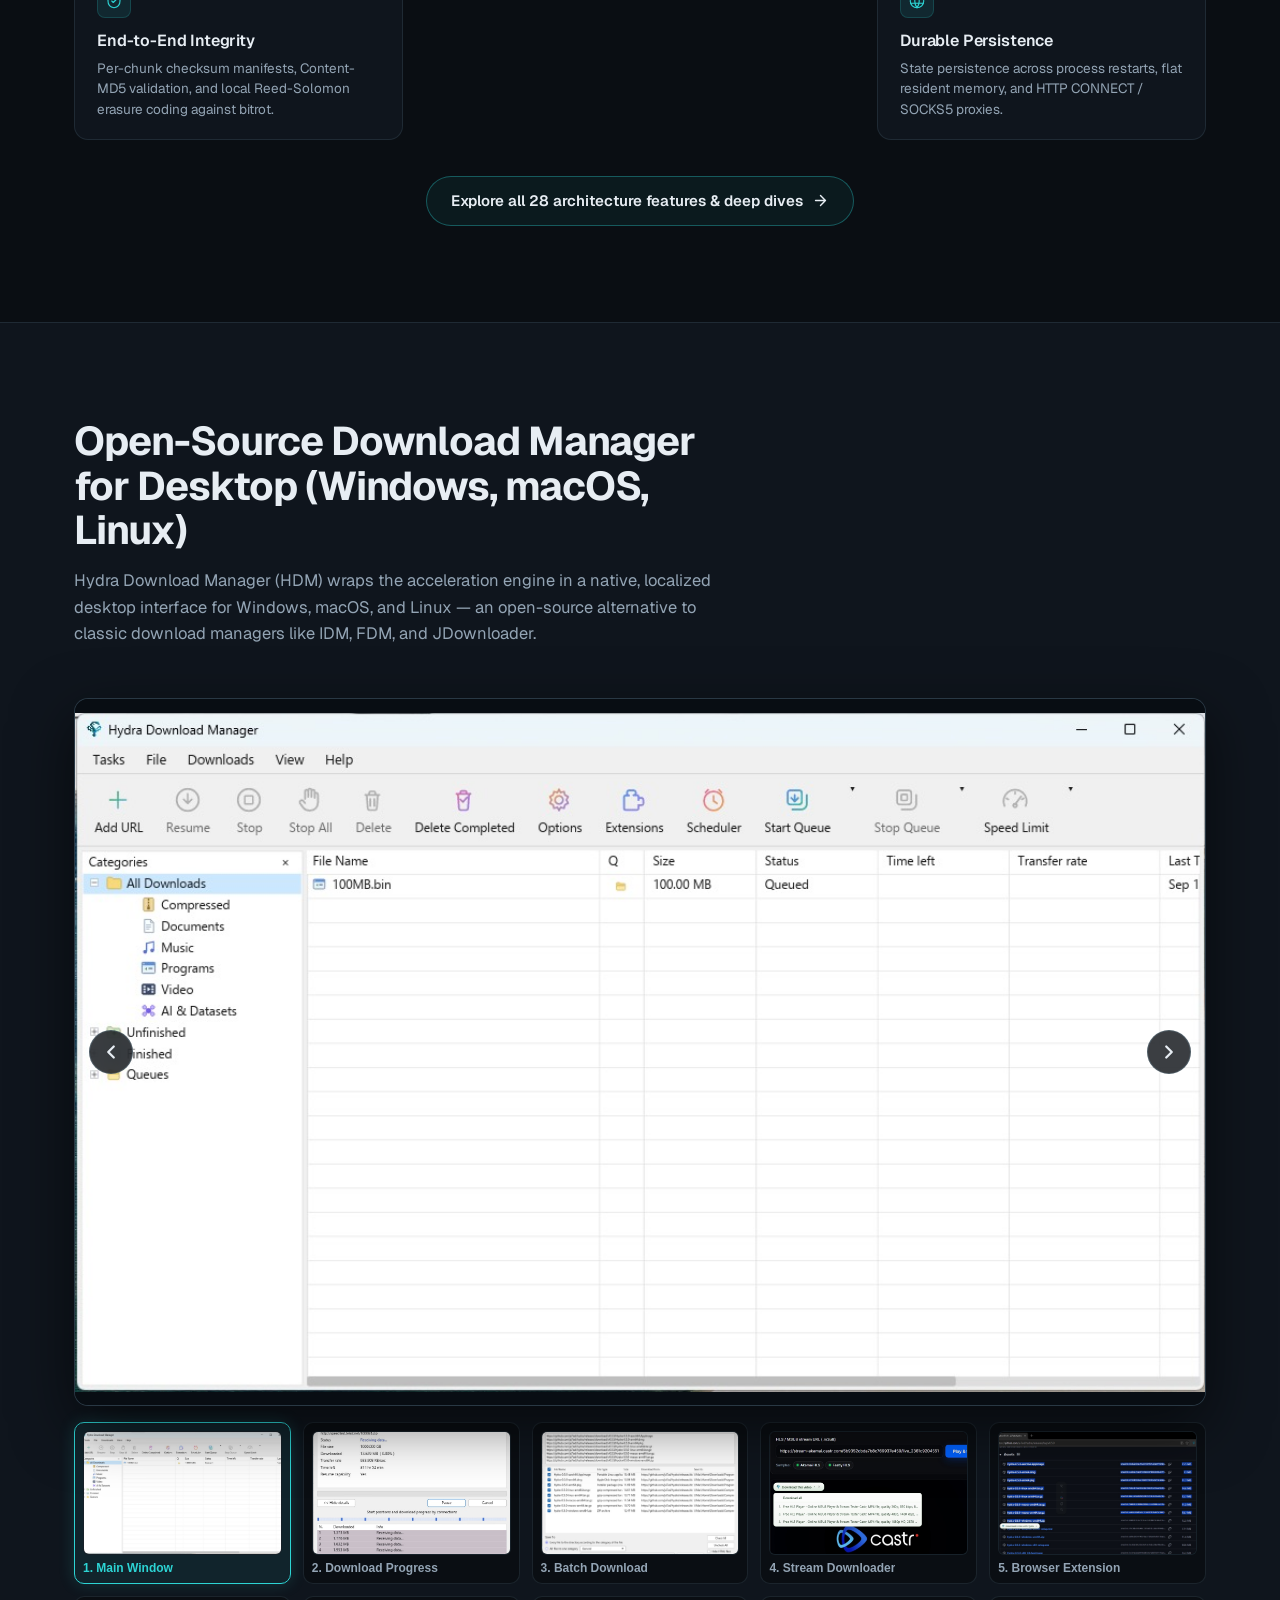
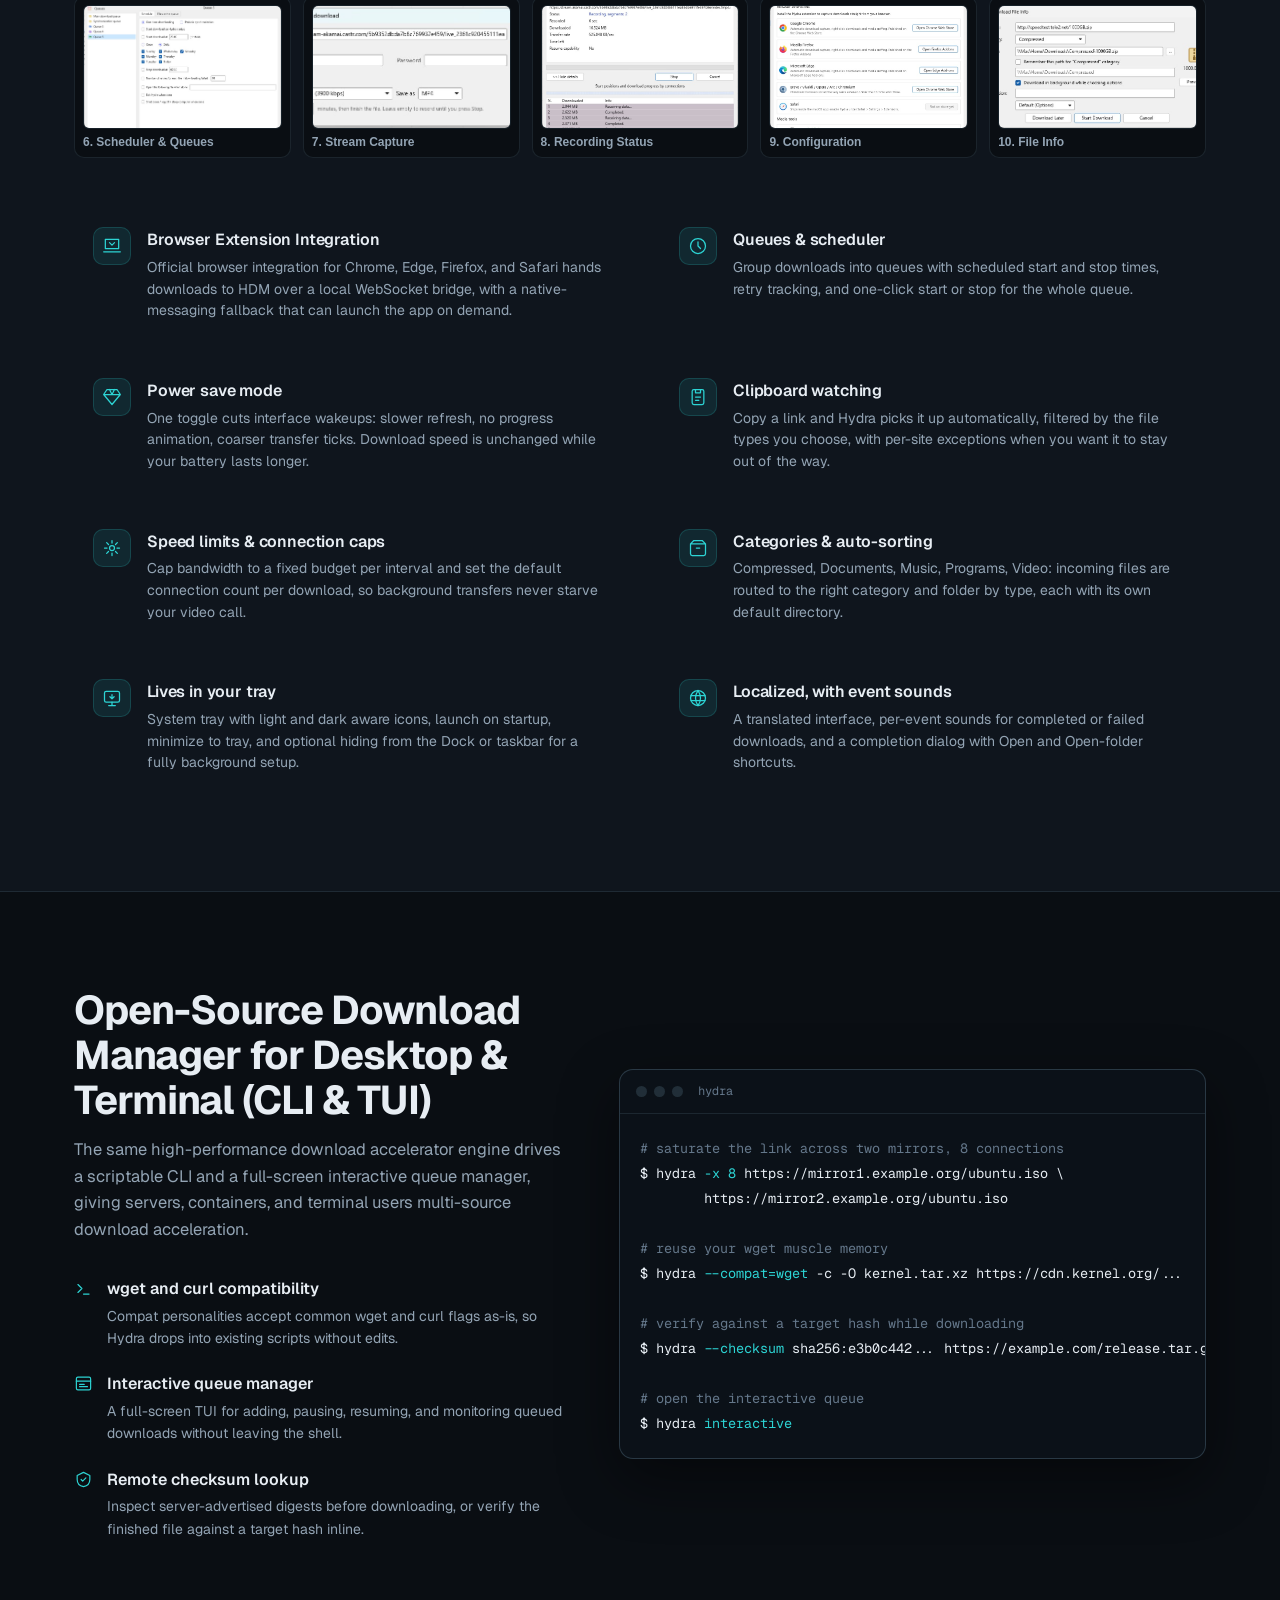
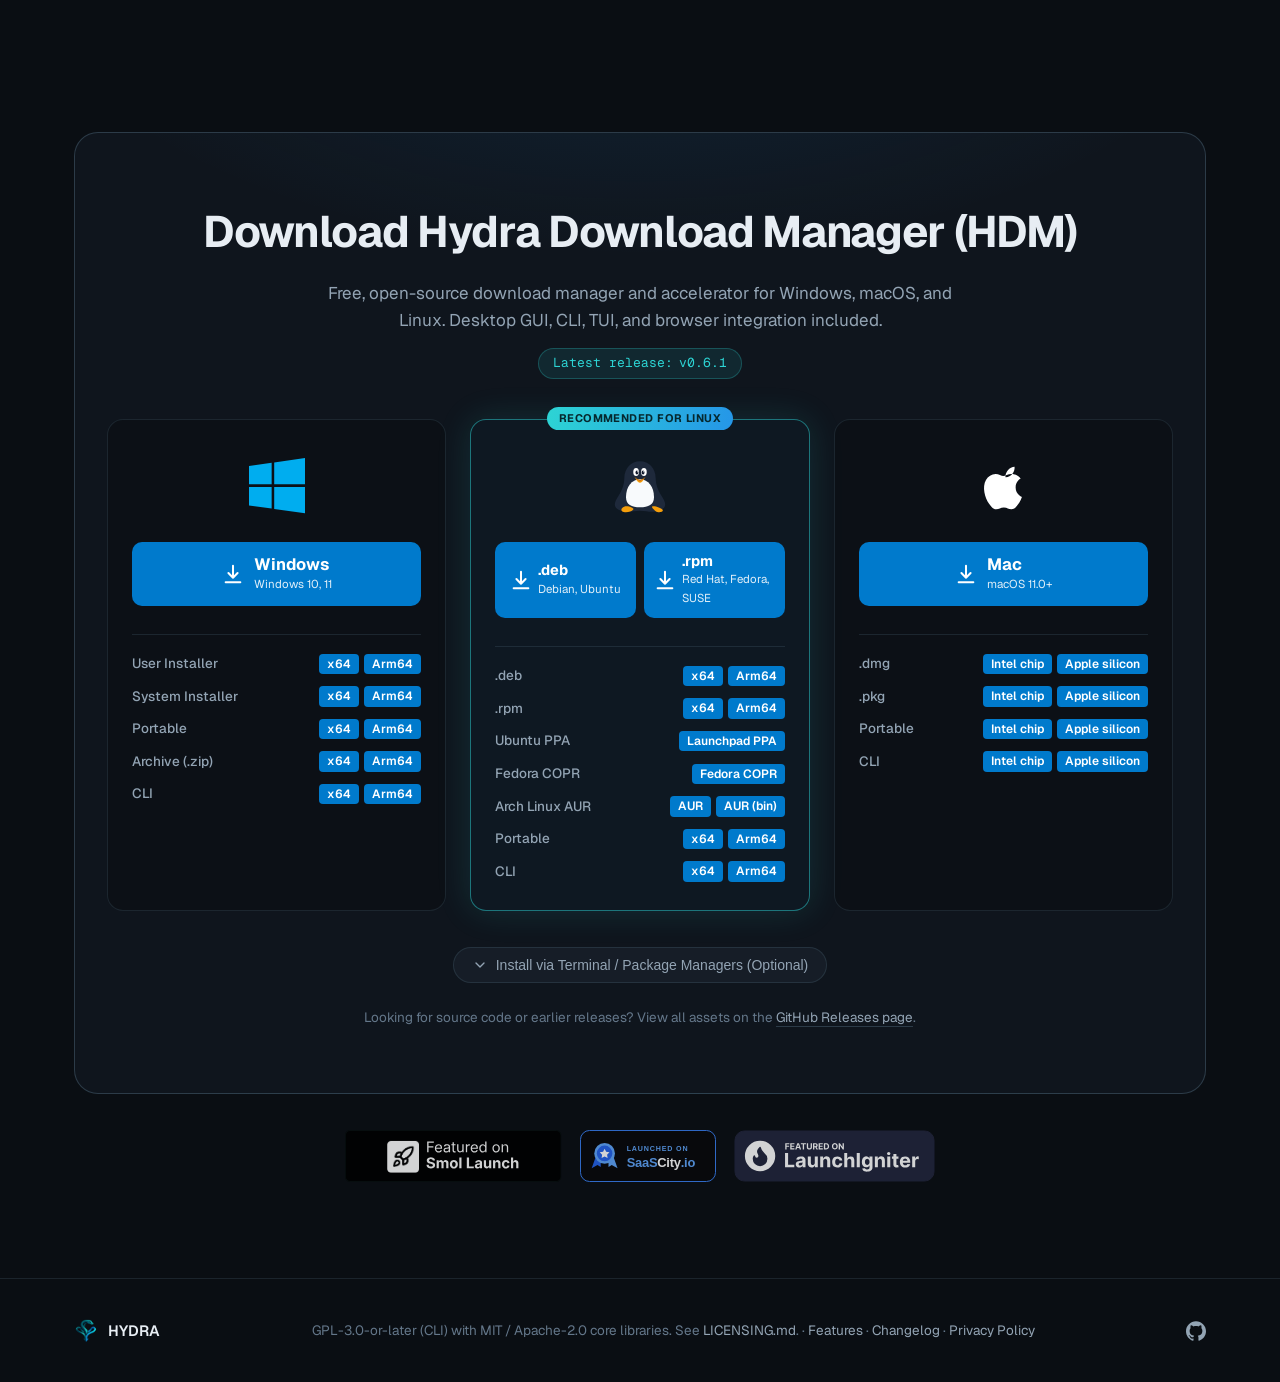
==== commit c6c089cf: "docs(site): link the Windows portable bundle, add plain zip row" ====
--- a/docs/index.html
+++ b/docs/index.html
@@ -2149,7 +2149,7 @@
         <h2>Download Hydra Download Manager (HDM)</h2>
         <p class="dl-subtitle">Free, open-source download manager and accelerator for Windows, macOS, and Linux. Desktop
           GUI, CLI, TUI, and browser integration included.</p>
-        <div class="version-tag-pill" id="latest-ver-badge">Latest release: <span id="ver-tag">v0.3.6</span></div>
+        <div class="version-tag-pill" id="latest-ver-badge">Latest release: <span id="ver-tag">v0.6.1</span></div>
 
         <div class="vscode-dl-grid">
           <!-- Windows Card -->
@@ -2164,7 +2164,7 @@
             </div>
             <div class="primary-dl-group">
               <a class="vscode-btn-primary" id="btn-primary-win"
-                href="https://github.com/ja7ad/hydra/releases/download/v0.3.6/hydra-0.3.6-windows-x64-setup.exe">
+                href="https://github.com/ja7ad/hydra/releases/download/v0.6.1/hydra-0.6.1-windows-x64-setup.exe">
                 <svg viewBox="0 0 24 24" fill="none" stroke="currentColor" stroke-linecap="round"
                   stroke-linejoin="round">
                   <path d="M12 3v13m0 0l-5-5m5 5l5-5M4 21h16" />
@@ -2180,36 +2180,45 @@
                 <span class="row-label">User Installer</span>
                 <div class="pill-group">
                   <a class="pill" data-asset="win-x64-setup"
-                    href="https://github.com/ja7ad/hydra/releases/download/v0.3.6/hydra-0.3.6-windows-x64-setup.exe">x64</a>
+                    href="https://github.com/ja7ad/hydra/releases/download/v0.6.1/hydra-0.6.1-windows-x64-setup.exe">x64</a>
                   <a class="pill" data-asset="win-arm64-setup"
-                    href="https://github.com/ja7ad/hydra/releases/download/v0.3.6/hydra-0.3.6-windows-arm64-setup.exe">Arm64</a>
+                    href="https://github.com/ja7ad/hydra/releases/download/v0.6.1/hydra-0.6.1-windows-arm64-setup.exe">Arm64</a>
                 </div>
               </div>
               <div class="matrix-row">
                 <span class="row-label">System Installer</span>
                 <div class="pill-group">
                   <a class="pill" data-asset="win-x64-setup"
-                    href="https://github.com/ja7ad/hydra/releases/download/v0.3.6/hydra-0.3.6-windows-x64-setup.exe">x64</a>
+                    href="https://github.com/ja7ad/hydra/releases/download/v0.6.1/hydra-0.6.1-windows-x64-setup.exe">x64</a>
                   <a class="pill" data-asset="win-arm64-setup"
-                    href="https://github.com/ja7ad/hydra/releases/download/v0.3.6/hydra-0.3.6-windows-arm64-setup.exe">Arm64</a>
+                    href="https://github.com/ja7ad/hydra/releases/download/v0.6.1/hydra-0.6.1-windows-arm64-setup.exe">Arm64</a>
                 </div>
               </div>
               <div class="matrix-row">
                 <span class="row-label">Portable</span>
                 <div class="pill-group">
+                  <a class="pill" data-asset="win-x64-portable"
+                    href="https://github.com/ja7ad/hydra/releases/download/v0.6.1/hydra-0.6.1-windows-portable-amd64.zip">x64</a>
+                  <a class="pill" data-asset="win-arm64-portable"
+                    href="https://github.com/ja7ad/hydra/releases/download/v0.6.1/hydra-0.6.1-windows-portable-arm64.zip">Arm64</a>
+                </div>
+              </div>
+              <div class="matrix-row">
+                <span class="row-label">Archive (.zip)</span>
+                <div class="pill-group">
                   <a class="pill" data-asset="win-x64-zip"
-                    href="https://github.com/ja7ad/hydra/releases/download/v0.3.6/hydra-0.3.6-windows-amd64.zip">x64</a>
+                    href="https://github.com/ja7ad/hydra/releases/download/v0.6.1/hydra-0.6.1-windows-amd64.zip">x64</a>
                   <a class="pill" data-asset="win-arm64-zip"
-                    href="https://github.com/ja7ad/hydra/releases/download/v0.3.6/hydra-0.3.6-windows-arm64.zip">Arm64</a>
+                    href="https://github.com/ja7ad/hydra/releases/download/v0.6.1/hydra-0.6.1-windows-arm64.zip">Arm64</a>
                 </div>
               </div>
               <div class="matrix-row">
                 <span class="row-label">CLI</span>
                 <div class="pill-group">
                   <a class="pill" data-asset="win-cli-x64"
-                    href="https://github.com/ja7ad/hydra/releases/download/v0.3.6/hydra-cli-0.3.6-windows-amd64.zip">x64</a>
+                    href="https://github.com/ja7ad/hydra/releases/download/v0.6.1/hydra-cli-0.6.1-windows-amd64.zip">x64</a>
                   <a class="pill" data-asset="win-cli-arm64"
-                    href="https://github.com/ja7ad/hydra/releases/download/v0.3.6/hydra-cli-0.3.6-windows-arm64.zip">Arm64</a>
+                    href="https://github.com/ja7ad/hydra/releases/download/v0.6.1/hydra-cli-0.6.1-windows-arm64.zip">Arm64</a>
                 </div>
               </div>
             </div>
@@ -2241,7 +2250,7 @@
             </div>
             <div class="primary-dl-group dual-btn">
               <a class="vscode-btn-primary" id="btn-primary-deb"
-                href="https://github.com/ja7ad/hydra/releases/download/v0.3.6/hydra-download-manager_0.3.6_amd64.deb">
+                href="https://github.com/ja7ad/hydra/releases/download/v0.6.1/hydra-download-manager_0.6.1_amd64.deb">
                 <svg viewBox="0 0 24 24" fill="none" stroke="currentColor" stroke-linecap="round"
                   stroke-linejoin="round">
                   <path d="M12 3v13m0 0l-5-5m5 5l5-5M4 21h16" />
@@ -2252,7 +2261,7 @@
                 </div>
               </a>
               <a class="vscode-btn-primary" id="btn-primary-rpm"
-                href="https://github.com/ja7ad/hydra/releases/download/v0.3.6/hydra-download-manager-0.3.6-1.x86_64.rpm">
+                href="https://github.com/ja7ad/hydra/releases/download/v0.6.1/hydra-download-manager-0.6.1-1.x86_64.rpm">
                 <svg viewBox="0 0 24 24" fill="none" stroke="currentColor" stroke-linecap="round"
                   stroke-linejoin="round">
                   <path d="M12 3v13m0 0l-5-5m5 5l5-5M4 21h16" />
@@ -2268,18 +2277,18 @@
                 <span class="row-label">.deb</span>
                 <div class="pill-group">
                   <a class="pill" data-asset="linux-x64-deb"
-                    href="https://github.com/ja7ad/hydra/releases/download/v0.3.6/hydra-download-manager_0.3.6_amd64.deb">x64</a>
+                    href="https://github.com/ja7ad/hydra/releases/download/v0.6.1/hydra-download-manager_0.6.1_amd64.deb">x64</a>
                   <a class="pill" data-asset="linux-arm64-deb"
-                    href="https://github.com/ja7ad/hydra/releases/download/v0.3.6/hydra-download-manager_0.3.6_arm64.deb">Arm64</a>
+                    href="https://github.com/ja7ad/hydra/releases/download/v0.6.1/hydra-download-manager_0.6.1_arm64.deb">Arm64</a>
                 </div>
               </div>
               <div class="matrix-row">
                 <span class="row-label">.rpm</span>
                 <div class="pill-group">
                   <a class="pill" data-asset="linux-x64-rpm"
-                    href="https://github.com/ja7ad/hydra/releases/download/v0.3.6/hydra-download-manager-0.3.6-1.x86_64.rpm">x64</a>
+                    href="https://github.com/ja7ad/hydra/releases/download/v0.6.1/hydra-download-manager-0.6.1-1.x86_64.rpm">x64</a>
                   <a class="pill" data-asset="linux-arm64-rpm"
-                    href="https://github.com/ja7ad/hydra/releases/download/v0.3.6/hydra-download-manager-0.3.6-1.aarch64.rpm">Arm64</a>
+                    href="https://github.com/ja7ad/hydra/releases/download/v0.6.1/hydra-download-manager-0.6.1-1.aarch64.rpm">Arm64</a>
                 </div>
               </div>
               <div class="matrix-row">
@@ -2309,18 +2318,18 @@
                 <span class="row-label">Portable</span>
                 <div class="pill-group">
                   <a class="pill" data-asset="linux-x64-tar"
-                    href="https://github.com/ja7ad/hydra/releases/download/v0.3.6/hydra-0.3.6-linux-amd64.tar.gz">x64</a>
+                    href="https://github.com/ja7ad/hydra/releases/download/v0.6.1/hydra-0.6.1-linux-amd64.tar.gz">x64</a>
                   <a class="pill" data-asset="linux-arm64-tar"
-                    href="https://github.com/ja7ad/hydra/releases/download/v0.3.6/hydra-0.3.6-linux-arm64.tar.gz">Arm64</a>
+                    href="https://github.com/ja7ad/hydra/releases/download/v0.6.1/hydra-0.6.1-linux-arm64.tar.gz">Arm64</a>
                 </div>
               </div>
               <div class="matrix-row">
                 <span class="row-label">CLI</span>
                 <div class="pill-group">
                   <a class="pill" data-asset="linux-cli-x64"
-                    href="https://github.com/ja7ad/hydra/releases/download/v0.3.6/hydra-cli-0.3.6-linux-amd64.tar.gz">x64</a>
+                    href="https://github.com/ja7ad/hydra/releases/download/v0.6.1/hydra-cli-0.6.1-linux-amd64.tar.gz">x64</a>
                   <a class="pill" data-asset="linux-cli-arm64"
-                    href="https://github.com/ja7ad/hydra/releases/download/v0.3.6/hydra-cli-0.3.6-linux-arm64.tar.gz">Arm64</a>
+                    href="https://github.com/ja7ad/hydra/releases/download/v0.6.1/hydra-cli-0.6.1-linux-arm64.tar.gz">Arm64</a>
                 </div>
               </div>
             </div>
@@ -2337,7 +2346,7 @@
             </div>
             <div class="primary-dl-group">
               <a class="vscode-btn-primary" id="btn-primary-mac"
-                href="https://github.com/ja7ad/hydra/releases/download/v0.3.6/Hydra-0.3.6-arm64.dmg">
+                href="https://github.com/ja7ad/hydra/releases/download/v0.6.1/Hydra-0.6.1-arm64.dmg">
                 <svg viewBox="0 0 24 24" fill="none" stroke="currentColor" stroke-linecap="round"
                   stroke-linejoin="round">
                   <path d="M12 3v13m0 0l-5-5m5 5l5-5M4 21h16" />
@@ -2353,9 +2362,9 @@
                 <span class="row-label">.dmg</span>
                 <div class="pill-group">
                   <a class="pill" data-asset="mac-x64-dmg"
-                    href="https://github.com/ja7ad/hydra/releases/download/v0.3.6/Hydra-0.3.6-x86_64.dmg">Intel chip</a>
+                    href="https://github.com/ja7ad/hydra/releases/download/v0.6.1/Hydra-0.6.1-x86_64.dmg">Intel chip</a>
                   <a class="pill" data-asset="mac-arm64-dmg"
-                    href="https://github.com/ja7ad/hydra/releases/download/v0.3.6/Hydra-0.3.6-arm64.dmg">Apple
+                    href="https://github.com/ja7ad/hydra/releases/download/v0.6.1/Hydra-0.6.1-arm64.dmg">Apple
                     silicon</a>
                 </div>
               </div>
@@ -2363,9 +2372,9 @@
                 <span class="row-label">.pkg</span>
                 <div class="pill-group">
                   <a class="pill" data-asset="mac-x64-pkg"
-                    href="https://github.com/ja7ad/hydra/releases/download/v0.3.6/Hydra-0.3.6-x86_64.pkg">Intel chip</a>
+                    href="https://github.com/ja7ad/hydra/releases/download/v0.6.1/Hydra-0.6.1-x86_64.pkg">Intel chip</a>
                   <a class="pill" data-asset="mac-arm64-pkg"
-                    href="https://github.com/ja7ad/hydra/releases/download/v0.3.6/Hydra-0.3.6-arm64.pkg">Apple
+                    href="https://github.com/ja7ad/hydra/releases/download/v0.6.1/Hydra-0.6.1-arm64.pkg">Apple
                     silicon</a>
                 </div>
               </div>
@@ -2373,10 +2382,10 @@
                 <span class="row-label">Portable</span>
                 <div class="pill-group">
                   <a class="pill" data-asset="mac-x64-tar"
-                    href="https://github.com/ja7ad/hydra/releases/download/v0.3.6/hydra-0.3.6-macos-amd64.tar.gz">Intel
+                    href="https://github.com/ja7ad/hydra/releases/download/v0.6.1/hydra-0.6.1-macos-amd64.tar.gz">Intel
                     chip</a>
                   <a class="pill" data-asset="mac-arm64-tar"
-                    href="https://github.com/ja7ad/hydra/releases/download/v0.3.6/hydra-0.3.6-macos-arm64.tar.gz">Apple
+                    href="https://github.com/ja7ad/hydra/releases/download/v0.6.1/hydra-0.6.1-macos-arm64.tar.gz">Apple
                     silicon</a>
                 </div>
               </div>
@@ -2384,10 +2393,10 @@
                 <span class="row-label">CLI</span>
                 <div class="pill-group">
                   <a class="pill" data-asset="mac-cli-x64"
-                    href="https://github.com/ja7ad/hydra/releases/download/v0.3.6/hydra-cli-0.3.6-macos-amd64.tar.gz">Intel
+                    href="https://github.com/ja7ad/hydra/releases/download/v0.6.1/hydra-cli-0.6.1-macos-amd64.tar.gz">Intel
                     chip</a>
                   <a class="pill" data-asset="mac-cli-arm64"
-                    href="https://github.com/ja7ad/hydra/releases/download/v0.3.6/hydra-cli-0.3.6-macos-arm64.tar.gz">Apple
+                    href="https://github.com/ja7ad/hydra/releases/download/v0.6.1/hydra-cli-0.6.1-macos-arm64.tar.gz">Apple
                     silicon</a>
                 </div>
               </div>
@@ -3236,6 +3245,8 @@
           // Windows
           if (name.includes("windows-x64-setup.exe")) assetMap["win-x64-setup"] = url;
           if (name.includes("windows-arm64-setup.exe")) assetMap["win-arm64-setup"] = url;
+          if (name.includes("windows-portable-amd64.zip")) assetMap["win-x64-portable"] = url;
+          if (name.includes("windows-portable-arm64.zip")) assetMap["win-arm64-portable"] = url;
           if (name.includes("windows-amd64.zip") && !name.includes("hydra-cli")) assetMap["win-x64-zip"] = url;
           if (name.includes("windows-arm64.zip") && !name.includes("hydra-cli")) assetMap["win-arm64-zip"] = url;
           if (name.includes("hydra-cli") && name.includes("windows-amd64")) assetMap["win-cli-x64"] = url;
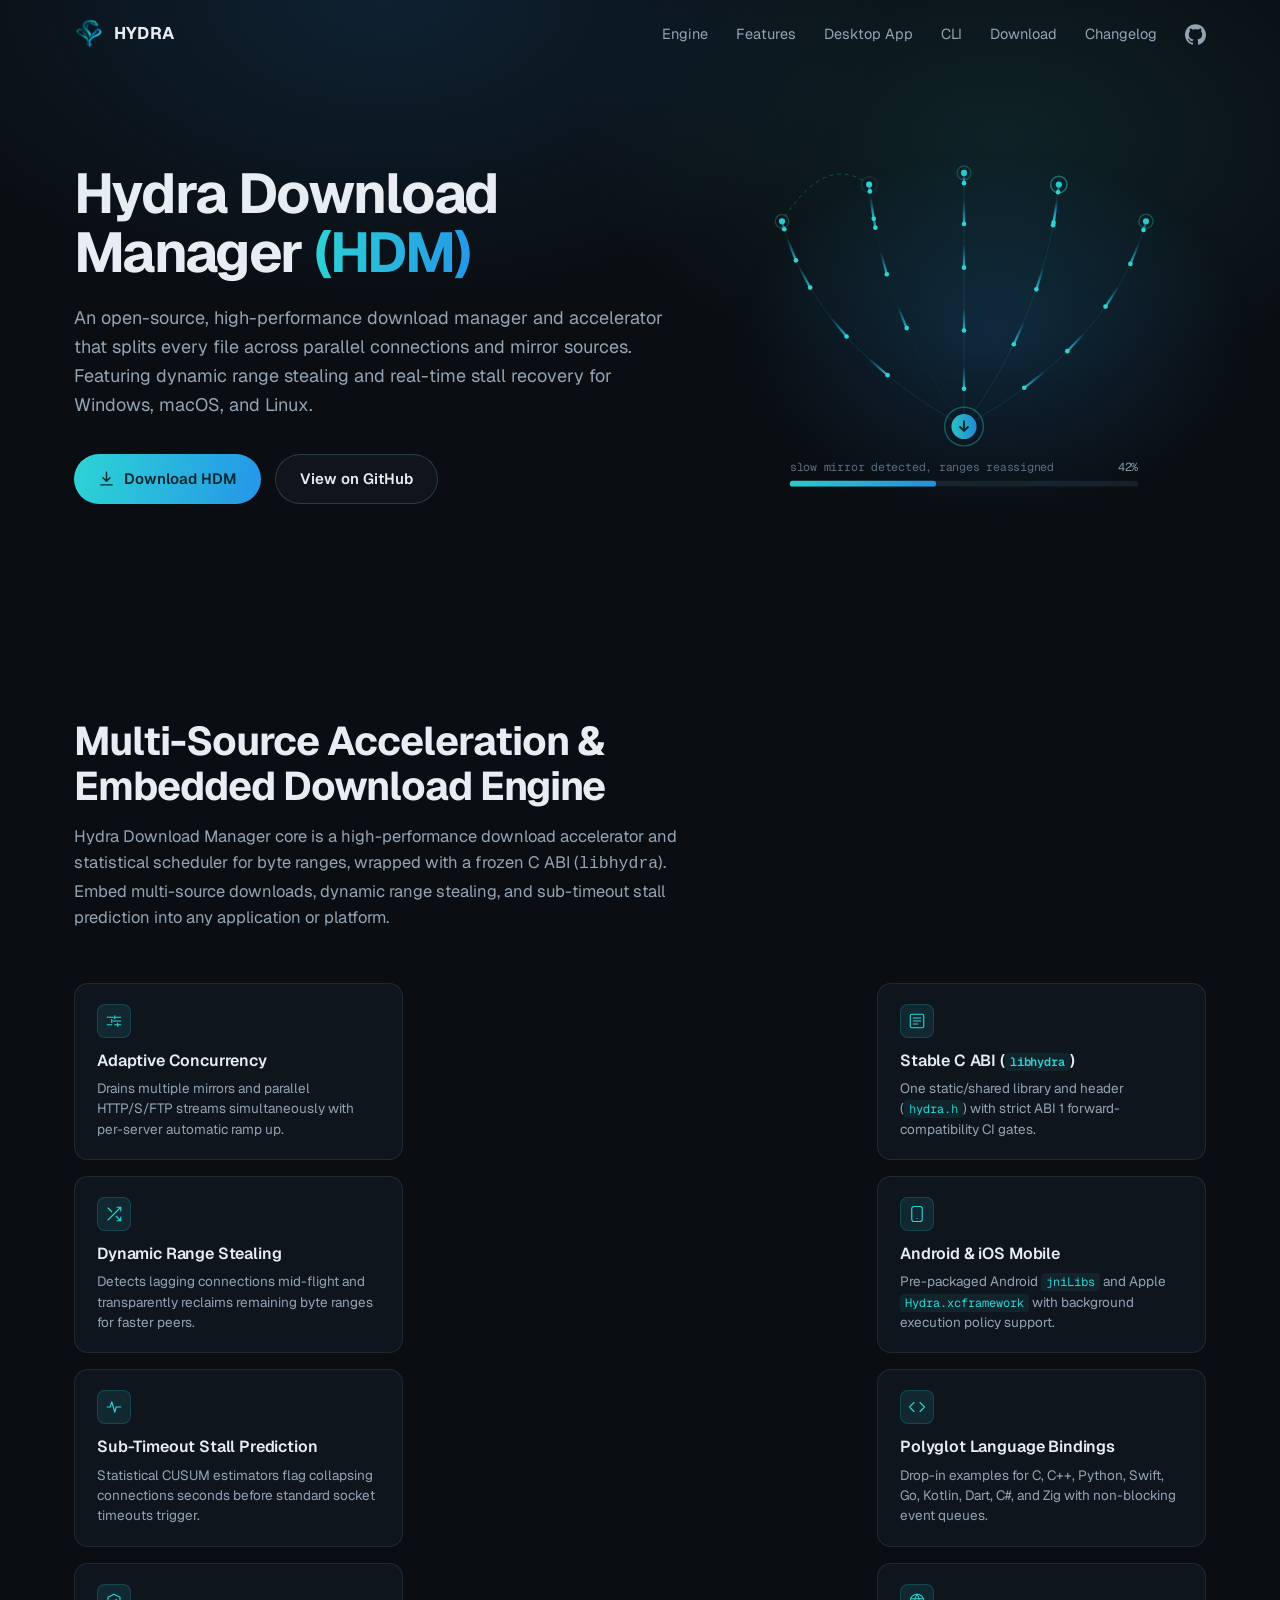
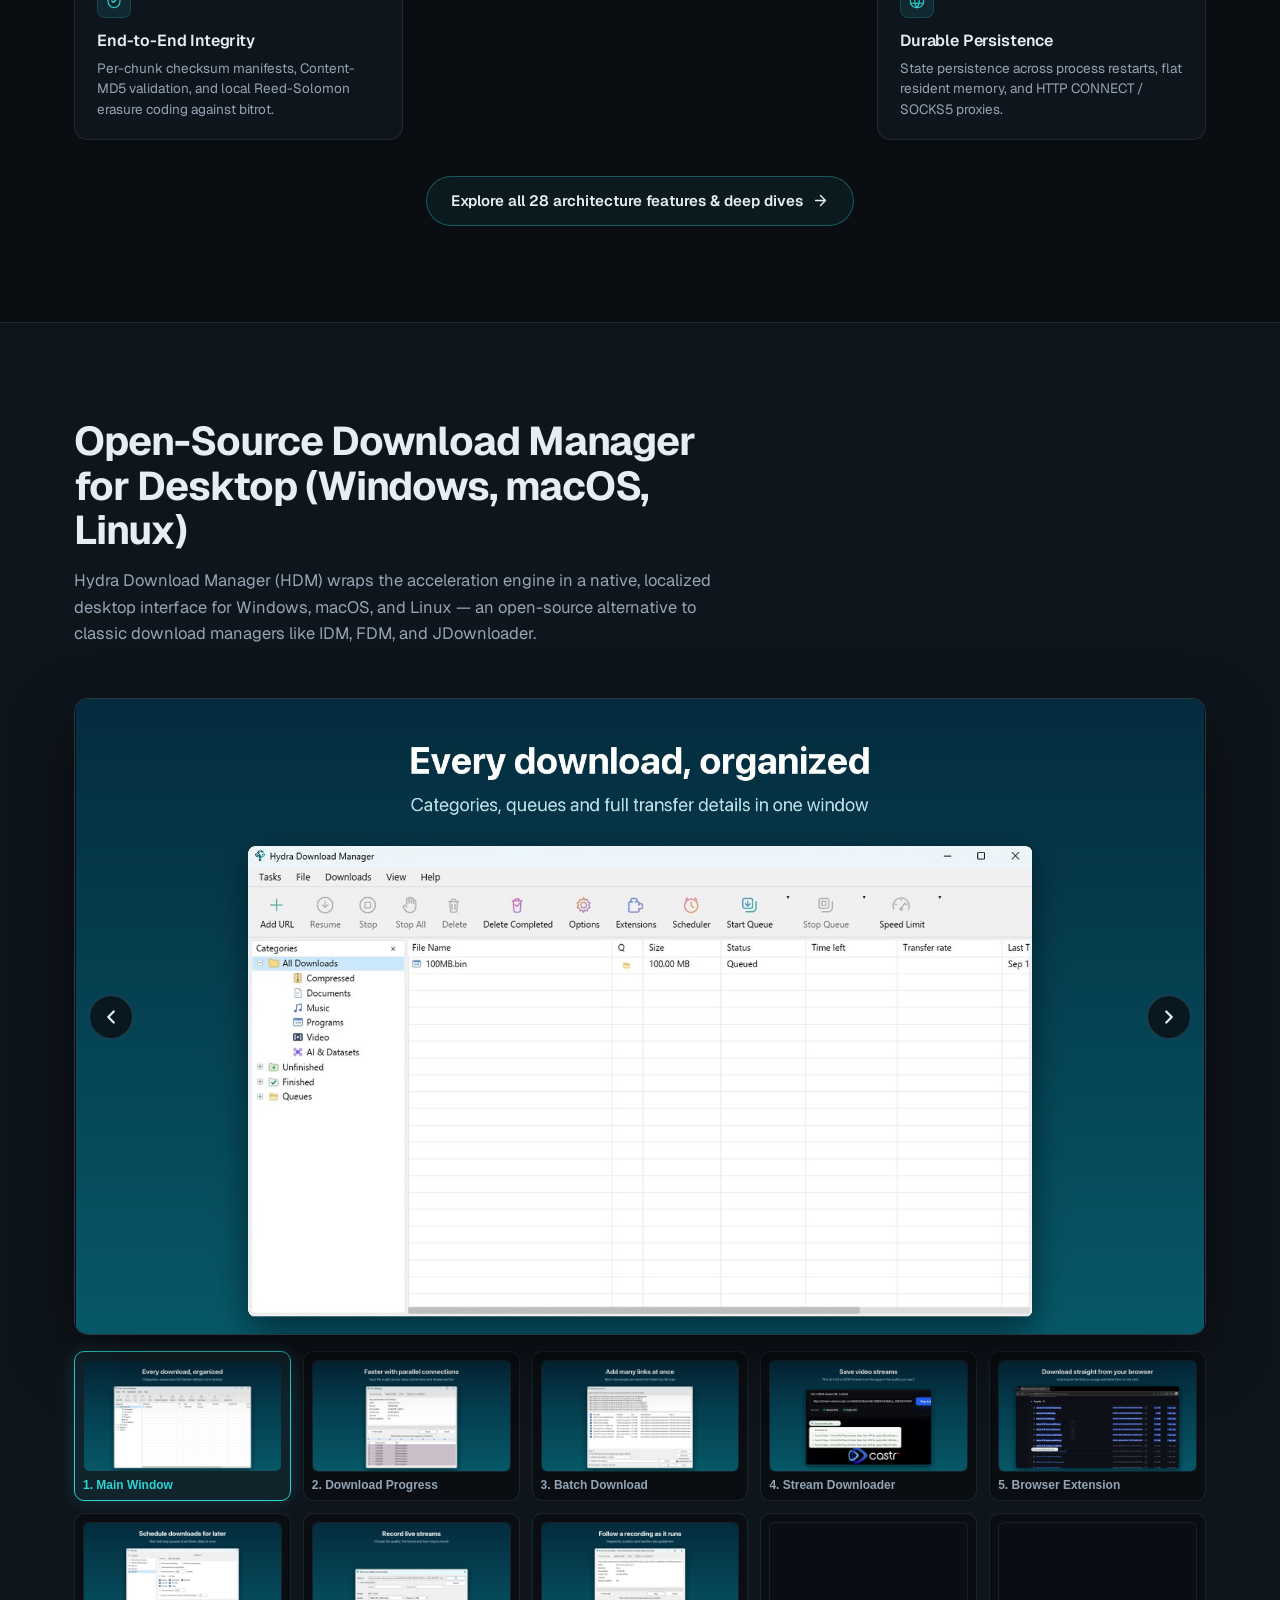
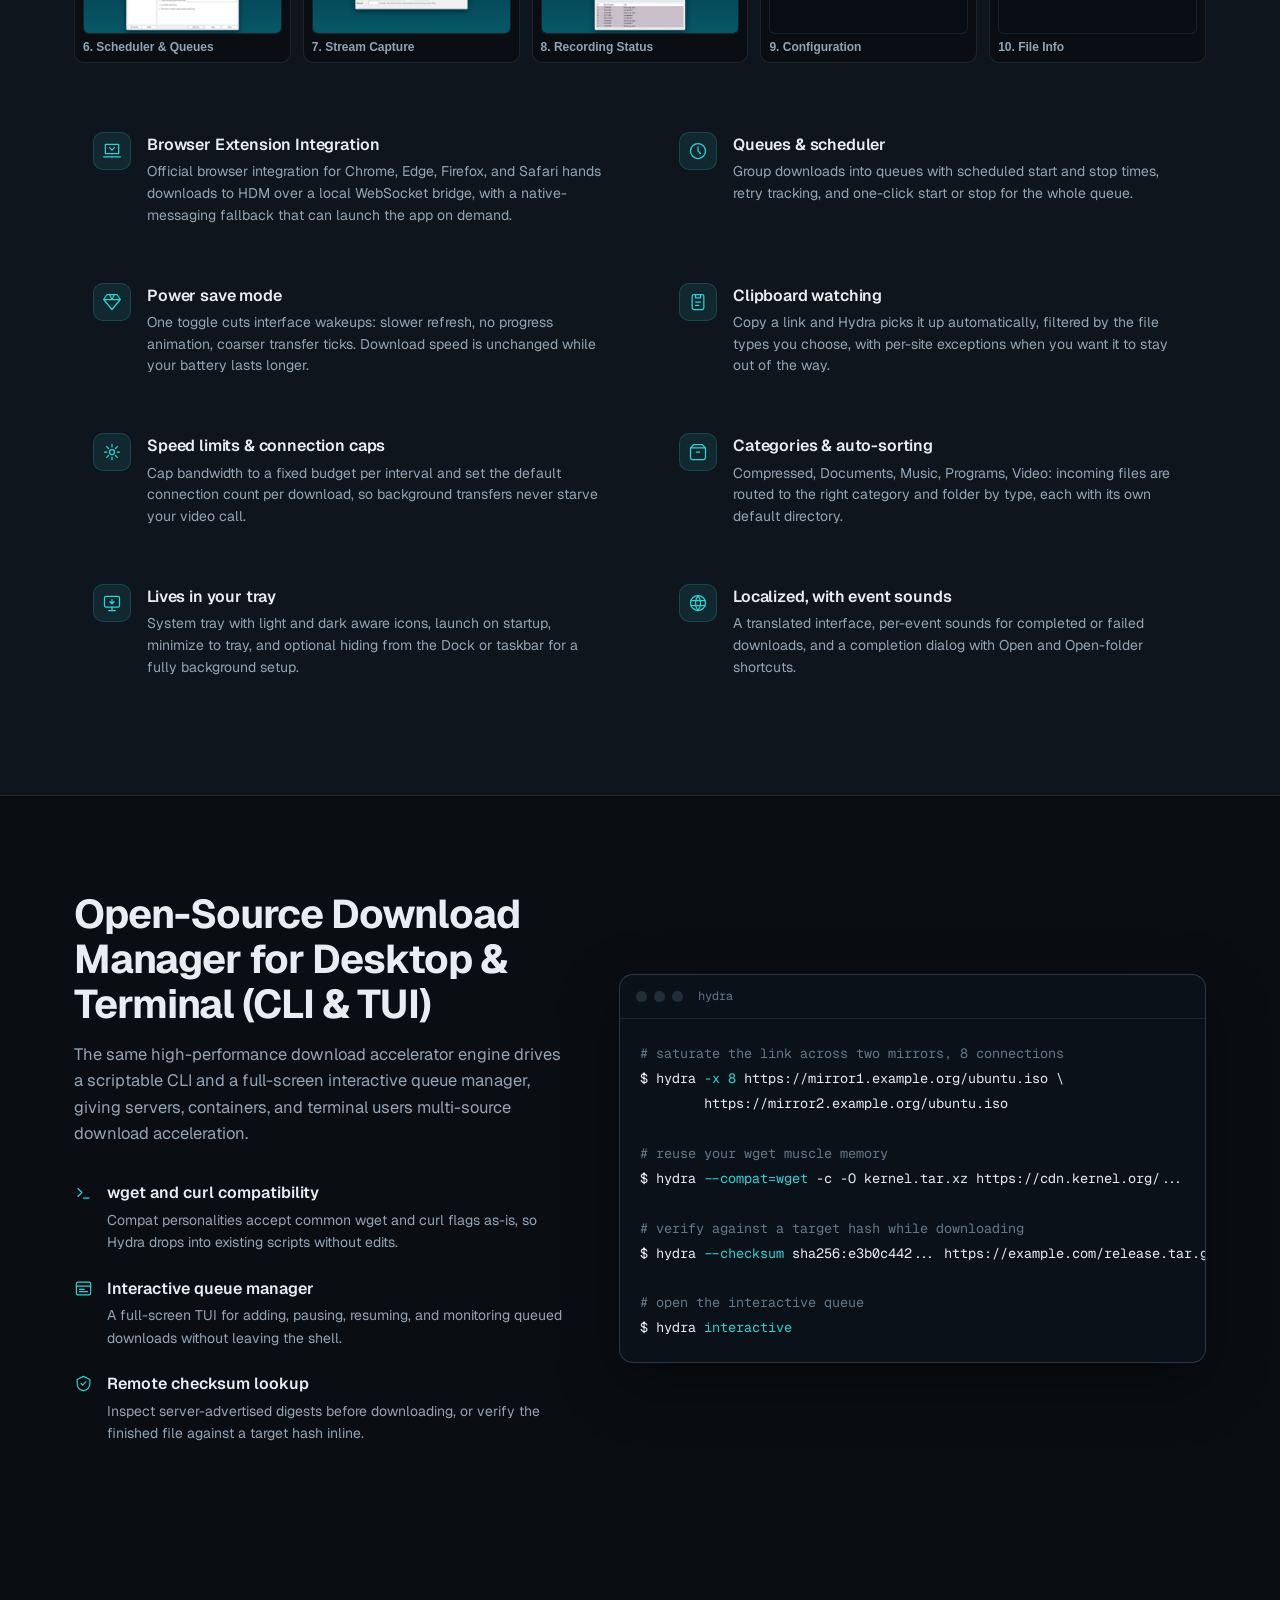
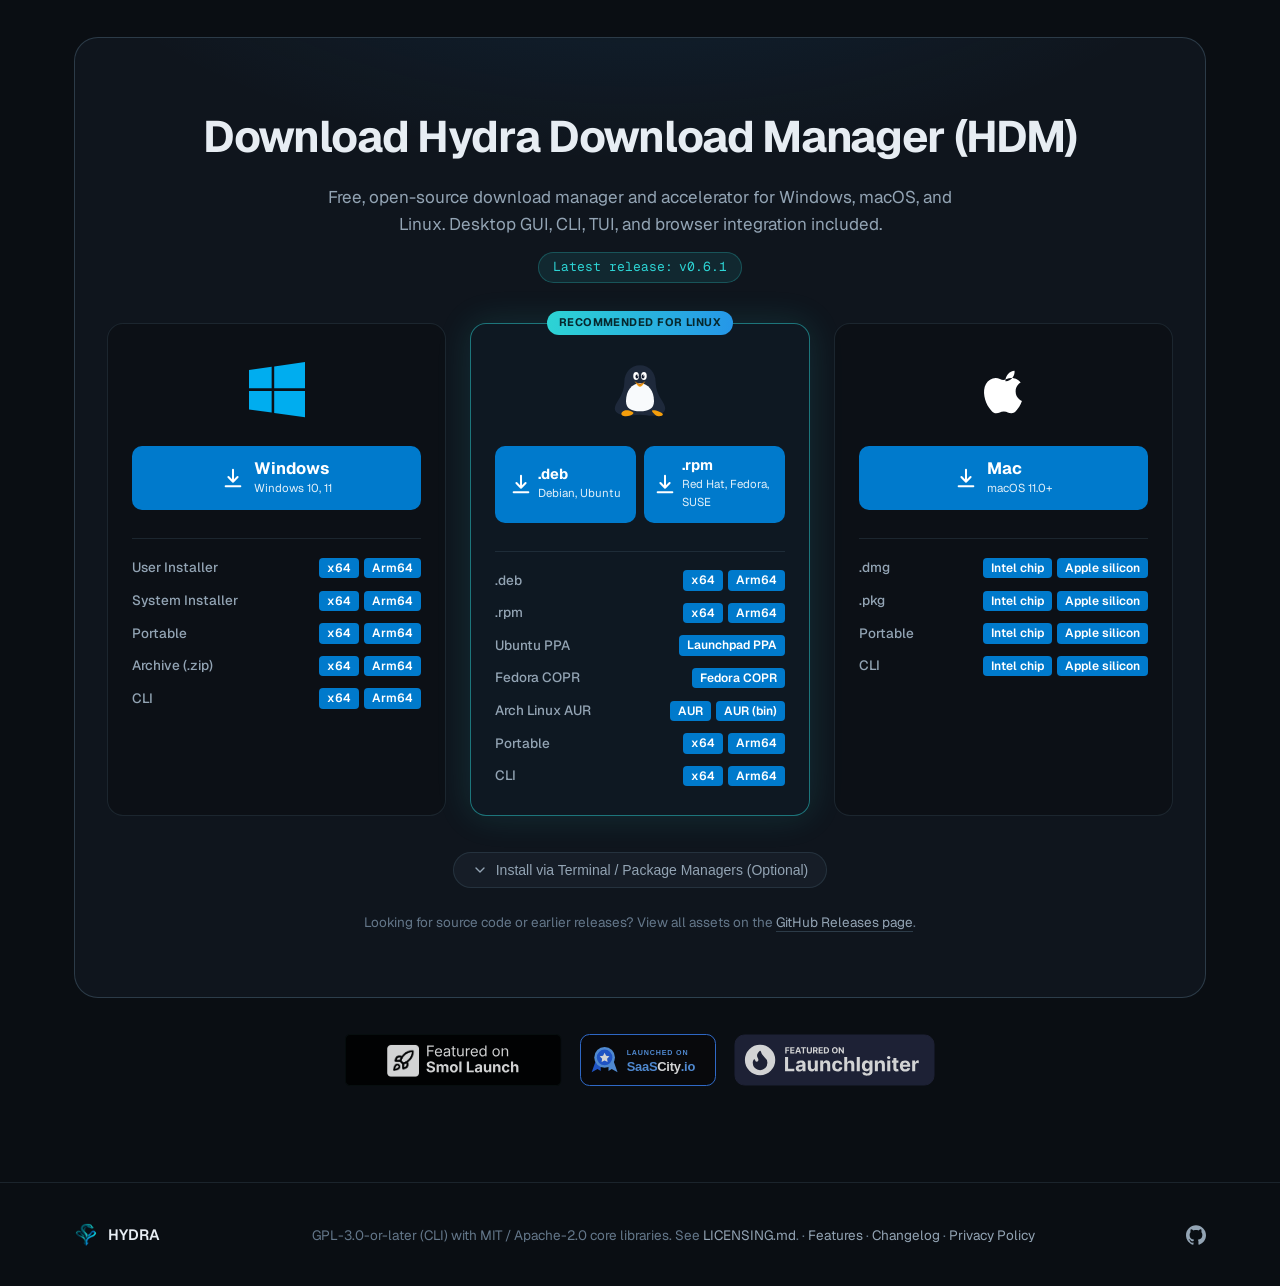
==== commit cfee9453: "docs(site): use captioned 16:9 screenshots in the app gallery" ====
--- a/docs/index.html
+++ b/docs/index.html
@@ -604,7 +604,7 @@
       background: #0b1118;
       overflow: hidden;
       box-shadow: 0 20px 60px rgba(0, 0, 0, 0.55);
-      aspect-ratio: 16 / 10;
+      aspect-ratio: 16 / 9;
       display: flex;
       align-items: center;
       justify-content: center;
@@ -714,7 +714,7 @@
 
     .gui-thumb-img {
       width: 100%;
-      aspect-ratio: 16 / 10;
+      aspect-ratio: 16 / 9;
       border-radius: 6px;
       overflow: hidden;
       background: #090e14;
@@ -1880,34 +1880,34 @@
           </button>
 
           <div class="gui-slide active" data-index="0">
-            <img src="img/screenshot.jpg" alt="Hydra Download Manager main window showing active and queued downloads list, category sidebar, and toolbar controls" loading="eager" width="1053" height="633" decoding="async">
+            <img src="img/screenshot.jpg" alt="Hydra Download Manager main window showing active and queued downloads list, category sidebar, and toolbar controls" loading="eager" width="1920" height="1080" decoding="async">
           </div>
           <div class="gui-slide" data-index="1">
-            <img src="img/screenshot2.jpg" alt="Hydra Download Manager active download progress dialog with transfer speed, multi-connection segments, and speed limiter" loading="lazy" width="614" height="555" decoding="async">
+            <img src="img/screenshot2.jpg" alt="Hydra Download Manager active download progress dialog with transfer speed, multi-connection segments, and speed limiter" loading="lazy" width="1920" height="1080" decoding="async">
           </div>
           <div class="gui-slide" data-index="2">
-            <img src="img/screenshot3.jpg" alt="Hydra Download Manager batch download dialog for selecting and importing multiple release links simultaneously" loading="lazy" width="856" height="663" decoding="async">
+            <img src="img/screenshot3.jpg" alt="Hydra Download Manager batch download dialog for selecting and importing multiple release links simultaneously" loading="lazy" width="1920" height="1080" decoding="async">
           </div>
           <div class="gui-slide" data-index="3">
-            <img src="img/screenshot4.jpg" alt="Hydra Download Manager HLS and M3U8 video stream capture dialog with selectable stream quality options up to 1080p HD" loading="lazy" width="764" height="462" decoding="async">
+            <img src="img/screenshot4.jpg" alt="Hydra Download Manager HLS and M3U8 video stream capture dialog with selectable stream quality options up to 1080p HD" loading="lazy" width="1920" height="1080" decoding="async">
           </div>
           <div class="gui-slide" data-index="4">
-            <img src="img/screenshot5.jpg" alt="Hydra browser extension integrating with web browser to detect and capture multiple download links directly from a page" loading="lazy" width="1316" height="665" decoding="async">
+            <img src="img/screenshot5.jpg" alt="Hydra browser extension integrating with web browser to detect and capture multiple download links directly from a page" loading="lazy" width="1920" height="1080" decoding="async">
           </div>
           <div class="gui-slide" data-index="5">
-            <img src="img/screenshot6.jpg" alt="Hydra Download Manager scheduler window showing download queues, time-based triggers, and periodic synchronization options" loading="lazy" width="858" height="626" decoding="async">
+            <img src="img/screenshot6.jpg" alt="Hydra Download Manager scheduler window showing download queues, time-based triggers, and periodic synchronization options" loading="lazy" width="1920" height="1080" decoding="async">
           </div>
           <div class="gui-slide" data-index="6">
-            <img src="img/screenshot7.jpg" alt="Hydra Download Manager live stream capture setup showing address input, authentication, and stream quality selection" loading="lazy" width="689" height="251" decoding="async">
+            <img src="img/screenshot7.jpg" alt="Hydra Download Manager live stream capture setup showing address input, authentication, and stream quality selection" loading="lazy" width="1920" height="1080" decoding="async">
           </div>
           <div class="gui-slide" data-index="7">
-            <img src="img/screenshot8.jpg" alt="Hydra Download Manager live stream recording monitor showing recorded segments, duration, transfer rate, and progress" loading="lazy" width="616" height="557" decoding="async">
+            <img src="img/screenshot8.jpg" alt="Hydra Download Manager live stream recording monitor showing recorded segments, duration, transfer rate, and progress" loading="lazy" width="1920" height="1080" decoding="async">
           </div>
           <div class="gui-slide" data-index="8">
-            <img src="img/screenshot9.jpg" alt="Hydra Download Manager configuration window displaying browser extension integration for Chrome and Firefox" loading="lazy" width="687" height="662" decoding="async">
+            <img src="img/screenshot9.jpg" alt="Hydra Download Manager configuration window displaying browser extension integration for Chrome and Firefox" loading="lazy" width="1920" height="1080" decoding="async">
           </div>
           <div class="gui-slide" data-index="9">
-            <img src="img/screenshot10.jpg" alt="Hydra Download Manager download file info dialog showing source URL, destination folder, category, and file size" loading="lazy" width="615" height="315" decoding="async">
+            <img src="img/screenshot10.jpg" alt="Hydra Download Manager download file info dialog showing source URL, destination folder, category, and file size" loading="lazy" width="1920" height="1080" decoding="async">
           </div>
 
           <button class="gui-nav-btn gui-nav-next" id="gui-next" aria-label="Next screenshot">
@@ -1921,61 +1921,61 @@
         <div class="gui-thumbs" id="gui-thumbs" role="tablist" aria-label="Screenshot Gallery">
           <button class="gui-thumb active" data-index="0" role="tab" aria-selected="true" aria-label="Screenshot 1: Main Window">
             <div class="gui-thumb-img">
-              <img src="img/screenshot.jpg" alt="" loading="lazy" width="1053" height="633" decoding="async">
+              <img src="img/screenshot.jpg" alt="" loading="lazy" width="1920" height="1080" decoding="async">
             </div>
             <span class="gui-thumb-label">1. Main Window</span>
           </button>
           <button class="gui-thumb" data-index="1" role="tab" aria-selected="false" aria-label="Screenshot 2: Download Progress">
             <div class="gui-thumb-img">
-              <img src="img/screenshot2.jpg" alt="" loading="lazy" width="614" height="555" decoding="async">
+              <img src="img/screenshot2.jpg" alt="" loading="lazy" width="1920" height="1080" decoding="async">
             </div>
             <span class="gui-thumb-label">2. Download Progress</span>
           </button>
           <button class="gui-thumb" data-index="2" role="tab" aria-selected="false" aria-label="Screenshot 3: Batch Download">
             <div class="gui-thumb-img">
-              <img src="img/screenshot3.jpg" alt="" loading="lazy" width="856" height="663" decoding="async">
+              <img src="img/screenshot3.jpg" alt="" loading="lazy" width="1920" height="1080" decoding="async">
             </div>
             <span class="gui-thumb-label">3. Batch Download</span>
           </button>
           <button class="gui-thumb" data-index="3" role="tab" aria-selected="false" aria-label="Screenshot 4: Stream Downloader">
             <div class="gui-thumb-img">
-              <img src="img/screenshot4.jpg" alt="" loading="lazy" width="764" height="462" decoding="async">
+              <img src="img/screenshot4.jpg" alt="" loading="lazy" width="1920" height="1080" decoding="async">
             </div>
             <span class="gui-thumb-label">4. Stream Downloader</span>
           </button>
           <button class="gui-thumb" data-index="4" role="tab" aria-selected="false" aria-label="Screenshot 5: Browser Extension">
             <div class="gui-thumb-img">
-              <img src="img/screenshot5.jpg" alt="" loading="lazy" width="1316" height="665" decoding="async">
+              <img src="img/screenshot5.jpg" alt="" loading="lazy" width="1920" height="1080" decoding="async">
             </div>
             <span class="gui-thumb-label">5. Browser Extension</span>
           </button>
           <button class="gui-thumb" data-index="5" role="tab" aria-selected="false" aria-label="Screenshot 6: Scheduler &amp; Queues">
             <div class="gui-thumb-img">
-              <img src="img/screenshot6.jpg" alt="" loading="lazy" width="858" height="626" decoding="async">
+              <img src="img/screenshot6.jpg" alt="" loading="lazy" width="1920" height="1080" decoding="async">
             </div>
             <span class="gui-thumb-label">6. Scheduler &amp; Queues</span>
           </button>
           <button class="gui-thumb" data-index="6" role="tab" aria-selected="false" aria-label="Screenshot 7: Stream Capture">
             <div class="gui-thumb-img">
-              <img src="img/screenshot7.jpg" alt="" loading="lazy" width="689" height="251" decoding="async">
+              <img src="img/screenshot7.jpg" alt="" loading="lazy" width="1920" height="1080" decoding="async">
             </div>
             <span class="gui-thumb-label">7. Stream Capture</span>
           </button>
           <button class="gui-thumb" data-index="7" role="tab" aria-selected="false" aria-label="Screenshot 8: Recording Status">
             <div class="gui-thumb-img">
-              <img src="img/screenshot8.jpg" alt="" loading="lazy" width="616" height="557" decoding="async">
+              <img src="img/screenshot8.jpg" alt="" loading="lazy" width="1920" height="1080" decoding="async">
             </div>
             <span class="gui-thumb-label">8. Recording Status</span>
           </button>
           <button class="gui-thumb" data-index="8" role="tab" aria-selected="false" aria-label="Screenshot 9: Configuration">
             <div class="gui-thumb-img">
-              <img src="img/screenshot9.jpg" alt="" loading="lazy" width="687" height="662" decoding="async">
+              <img src="img/screenshot9.jpg" alt="" loading="lazy" width="1920" height="1080" decoding="async">
             </div>
             <span class="gui-thumb-label">9. Configuration</span>
           </button>
           <button class="gui-thumb" data-index="9" role="tab" aria-selected="false" aria-label="Screenshot 10: Download File Info">
             <div class="gui-thumb-img">
-              <img src="img/screenshot10.jpg" alt="" loading="lazy" width="615" height="315" decoding="async">
+              <img src="img/screenshot10.jpg" alt="" loading="lazy" width="1920" height="1080" decoding="async">
             </div>
             <span class="gui-thumb-label">10. File Info</span>
           </button>
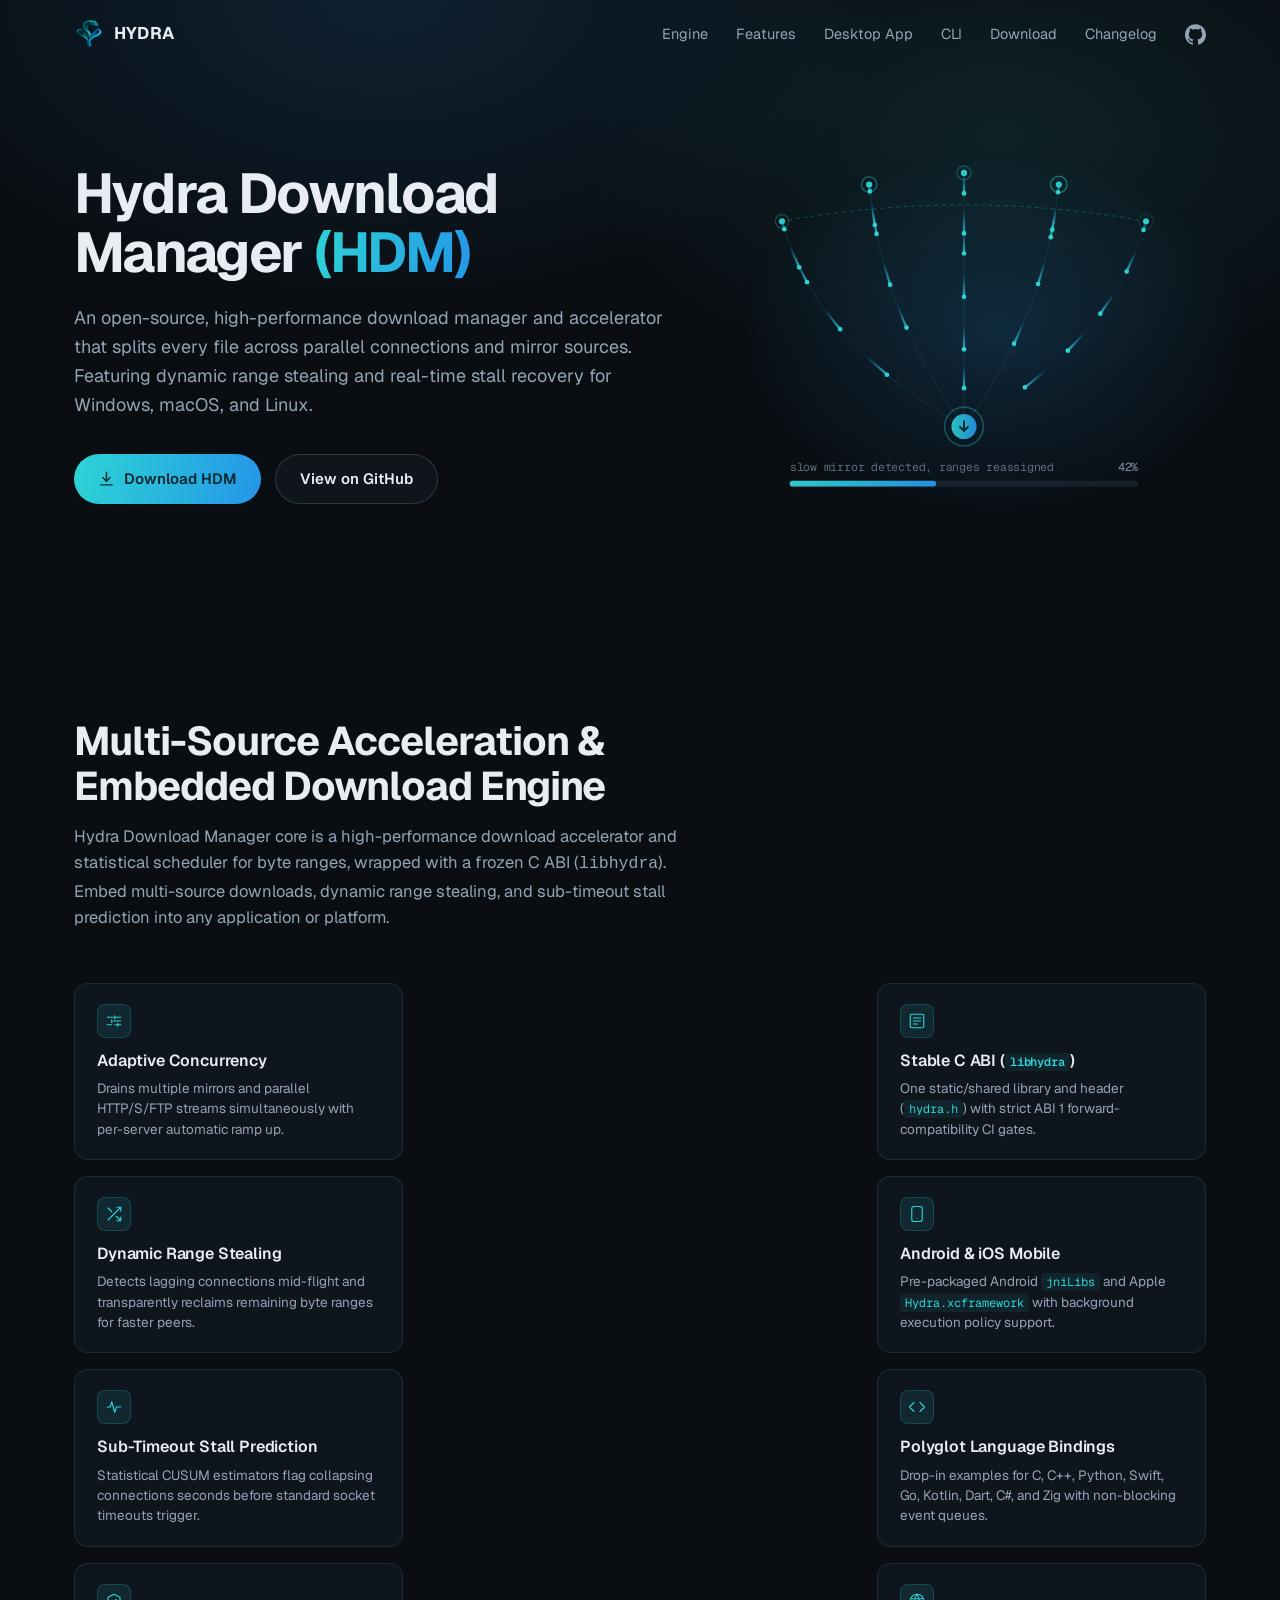
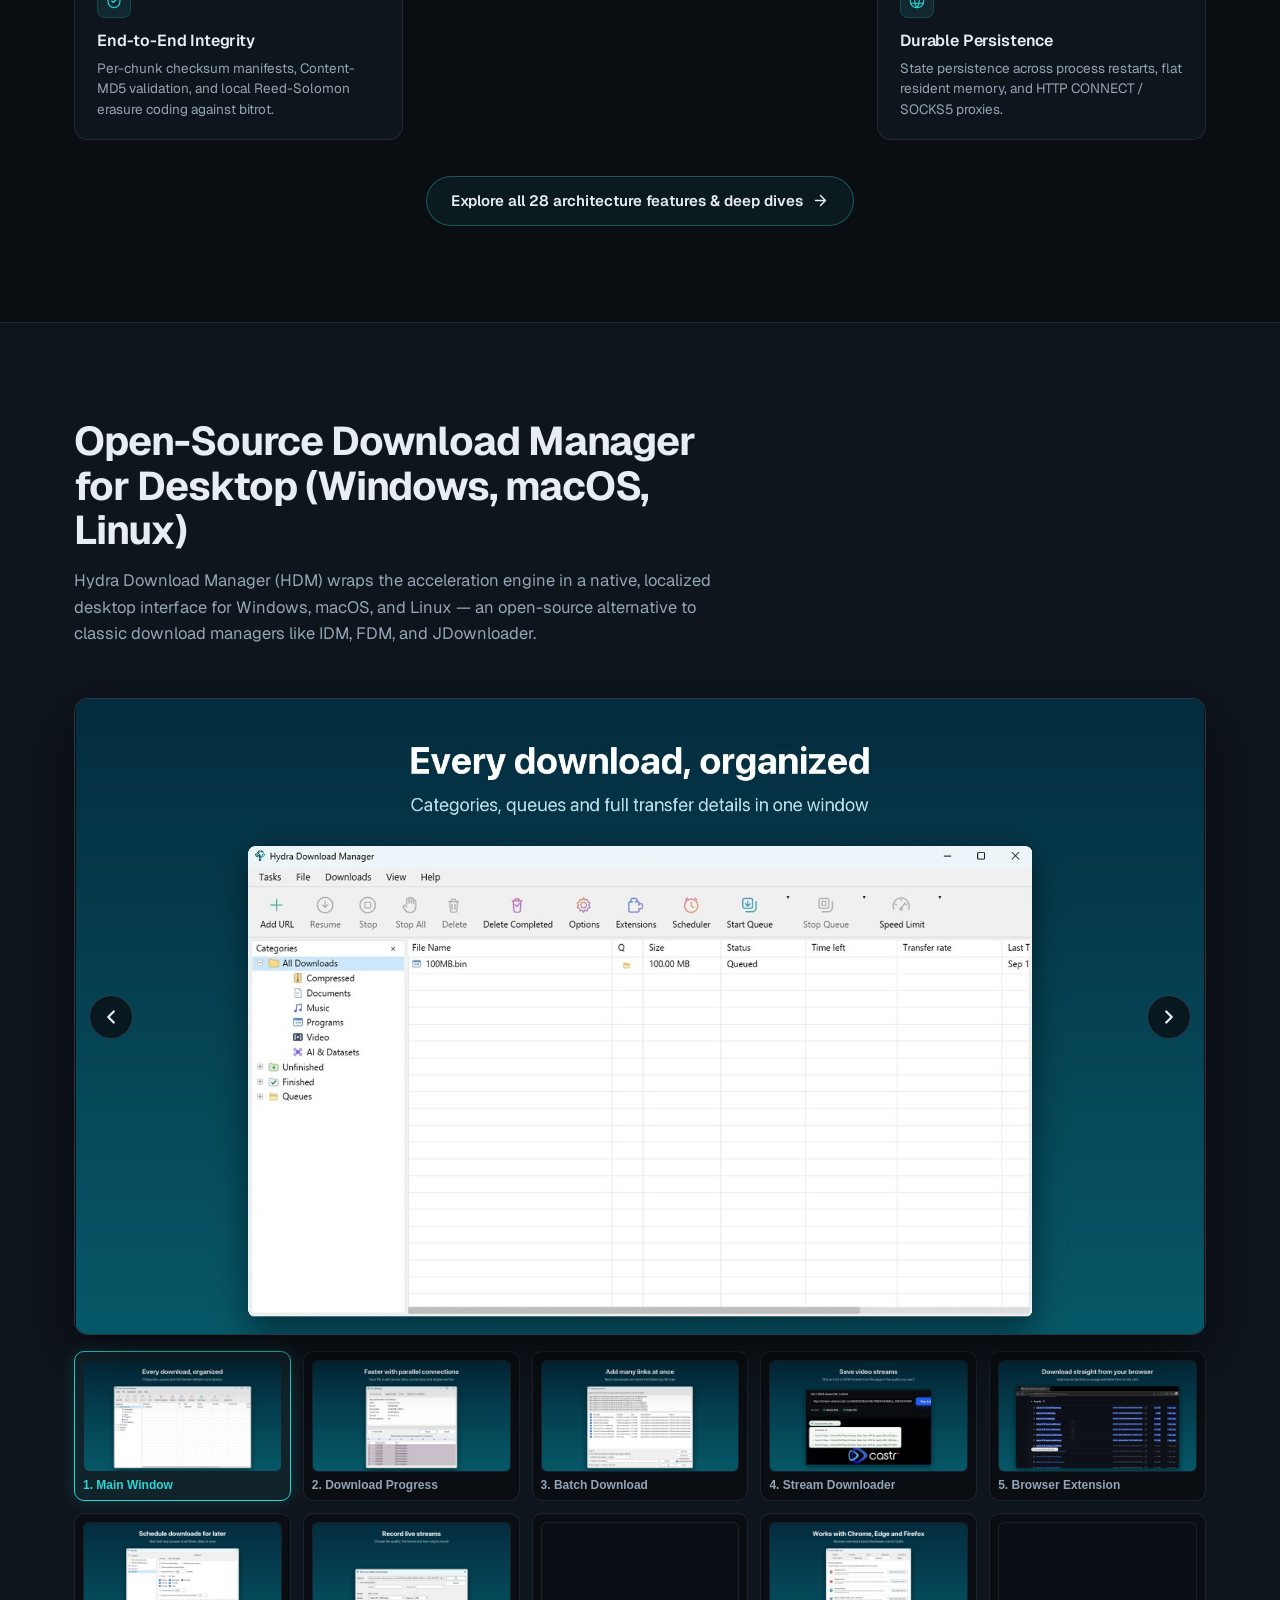
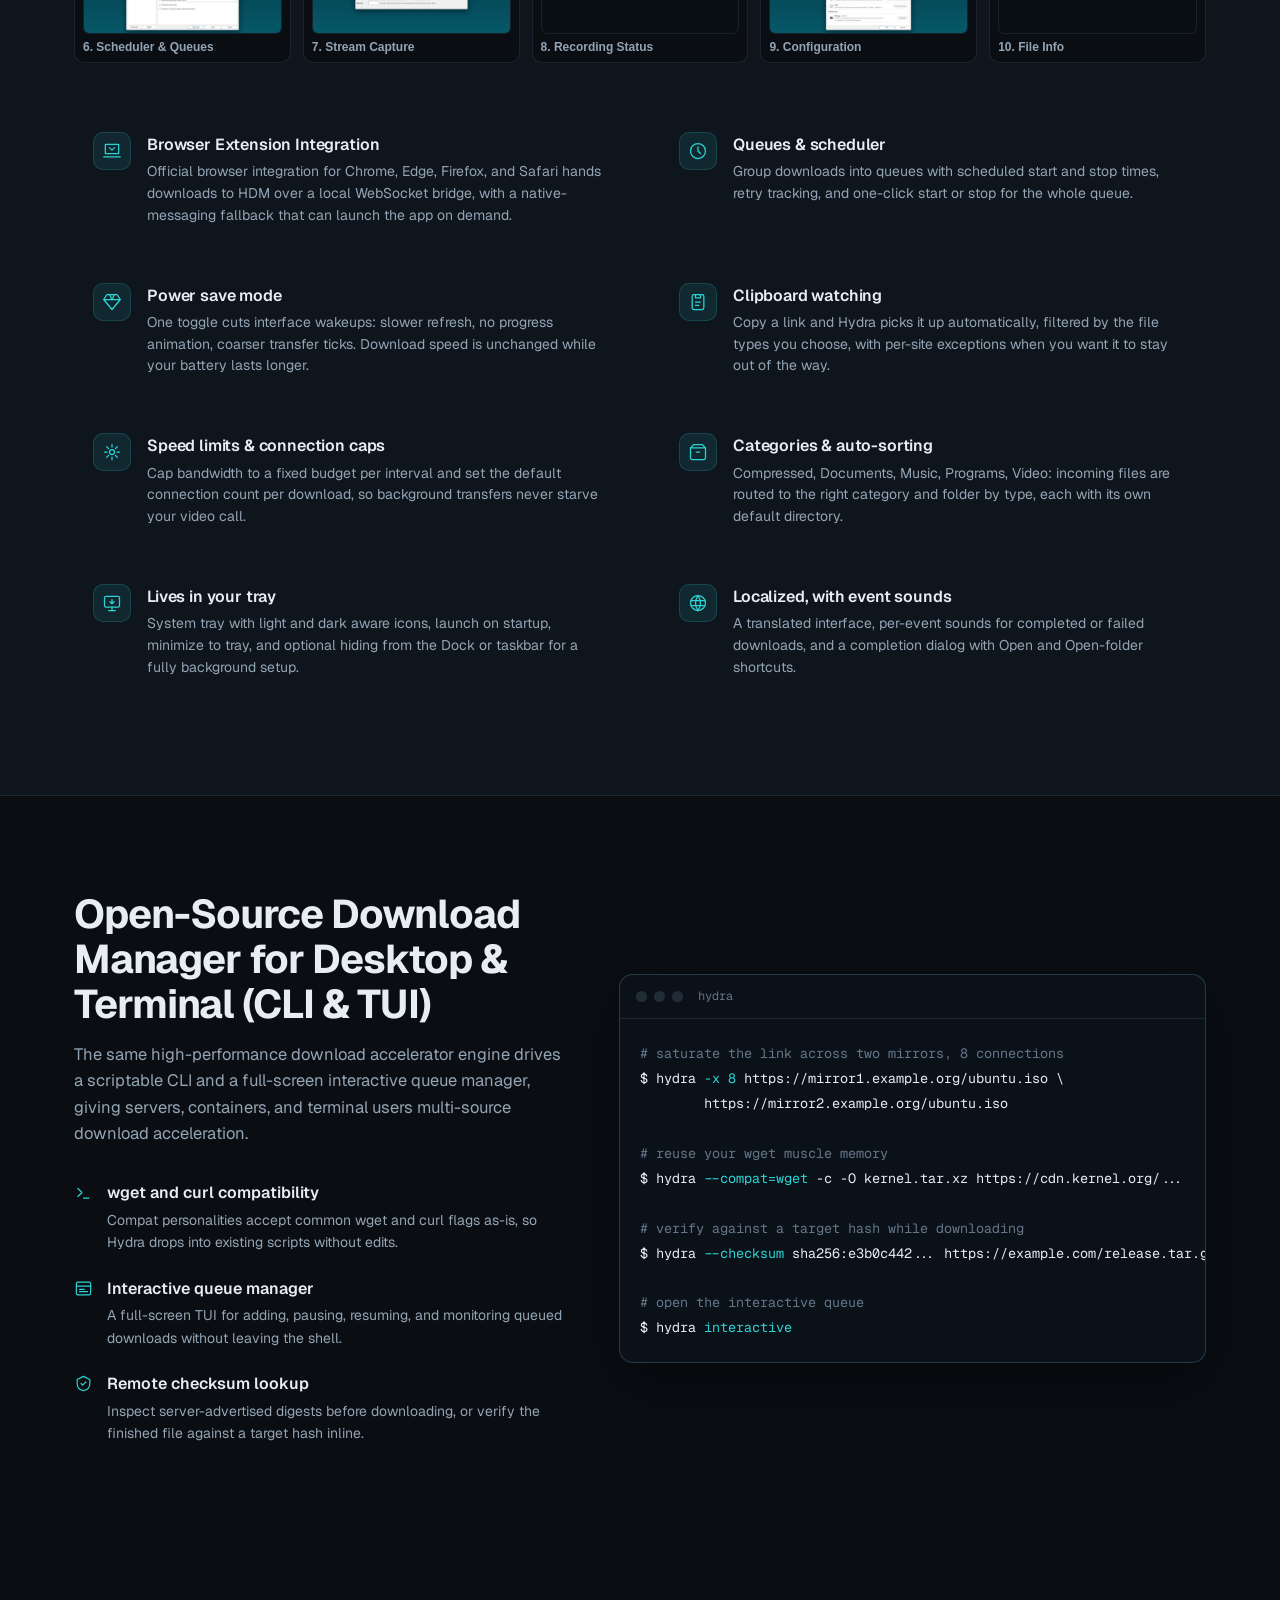
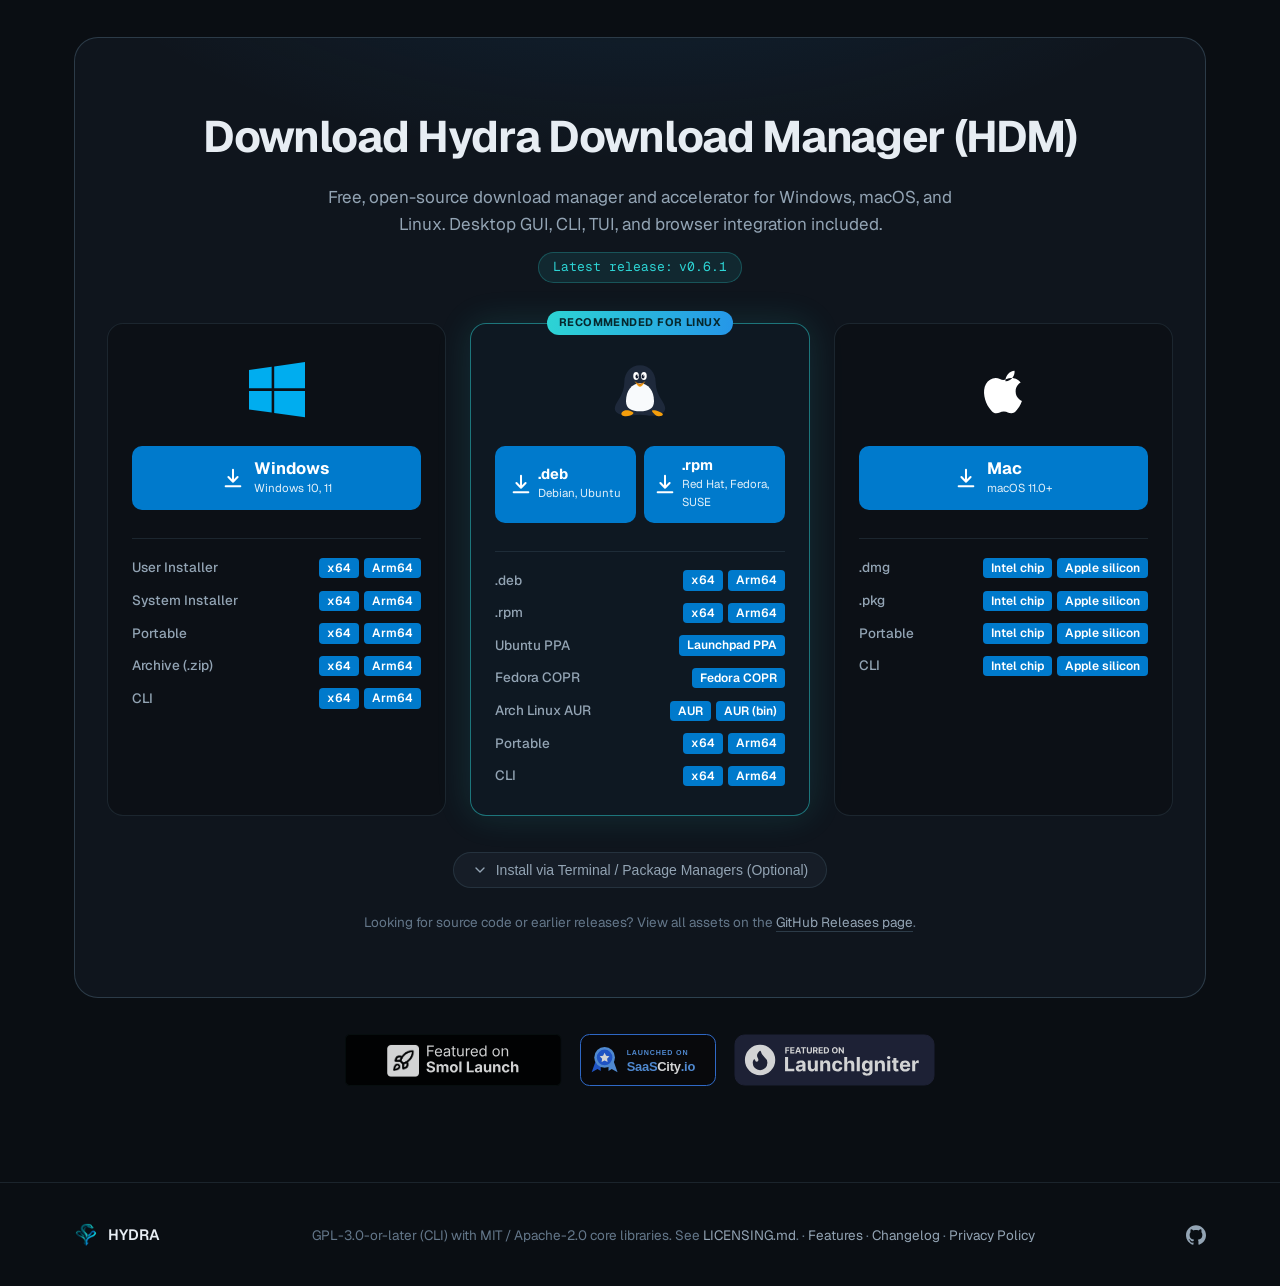
==== commit ff8bf250: "docs: add winget install option to README and site" ====
--- a/docs/index.html
+++ b/docs/index.html
@@ -2422,6 +2422,7 @@
               <button class="tab" role="tab" aria-selected="false" data-target="cmd-aur">Arch AUR</button>
               <button class="tab" role="tab" aria-selected="false" data-target="cmd-brew">Homebrew</button>
               <button class="tab" role="tab" aria-selected="false" data-target="cmd-win">Windows</button>
+              <button class="tab" role="tab" aria-selected="false" data-target="cmd-winget">Winget</button>
             </div>
             <div class="cmd active" id="cmd-unix">
               <code><b>curl</b> -fsSL https://raw.githubusercontent.com/ja7ad/hydra/main/install.sh | <b>bash</b></code>
@@ -2487,6 +2488,16 @@
                 </svg>
               </button>
             </div>
+            <div class="cmd" id="cmd-winget">
+              <code><b>winget install</b> ja7ad.Hydra</code>
+              <button class="copy" aria-label="Copy install command" data-copy="winget install ja7ad.Hydra">
+                <svg viewBox="0 0 24 24" fill="none" stroke="currentColor" stroke-width="1.5" stroke-linecap="round"
+                  stroke-linejoin="round" aria-hidden="true">
+                  <rect x="8" y="8" width="13" height="13" rx="2" />
+                  <path d="M16 8V6a2 2 0 00-2-2H5a2 2 0 00-2 2v9a2 2 0 002 2h2" />
+                </svg>
+              </button>
+            </div>
             <p class="tab-repo-links">
               Repositories:
               <a href="https://launchpad.net/~sonycore/+archive/ubuntu/hydra" target="_blank" rel="noopener">Launchpad
@@ -2494,7 +2505,9 @@
               <a href="https://copr.fedorainfracloud.org/coprs/sonycore/hydra/" target="_blank" rel="noopener">Fedora
                 COPR</a> ·
               <a href="https://aur.archlinux.org/packages/hydra-download-manager-bin" target="_blank"
-                rel="noopener">Arch Linux AUR</a>
+                rel="noopener">Arch Linux AUR</a> ·
+              <a href="https://github.com/microsoft/winget-pkgs/tree/master/manifests/j/ja7ad/Hydra" target="_blank"
+                rel="noopener">Windows Package Manager</a>
             </p>
           </div>
         </div>
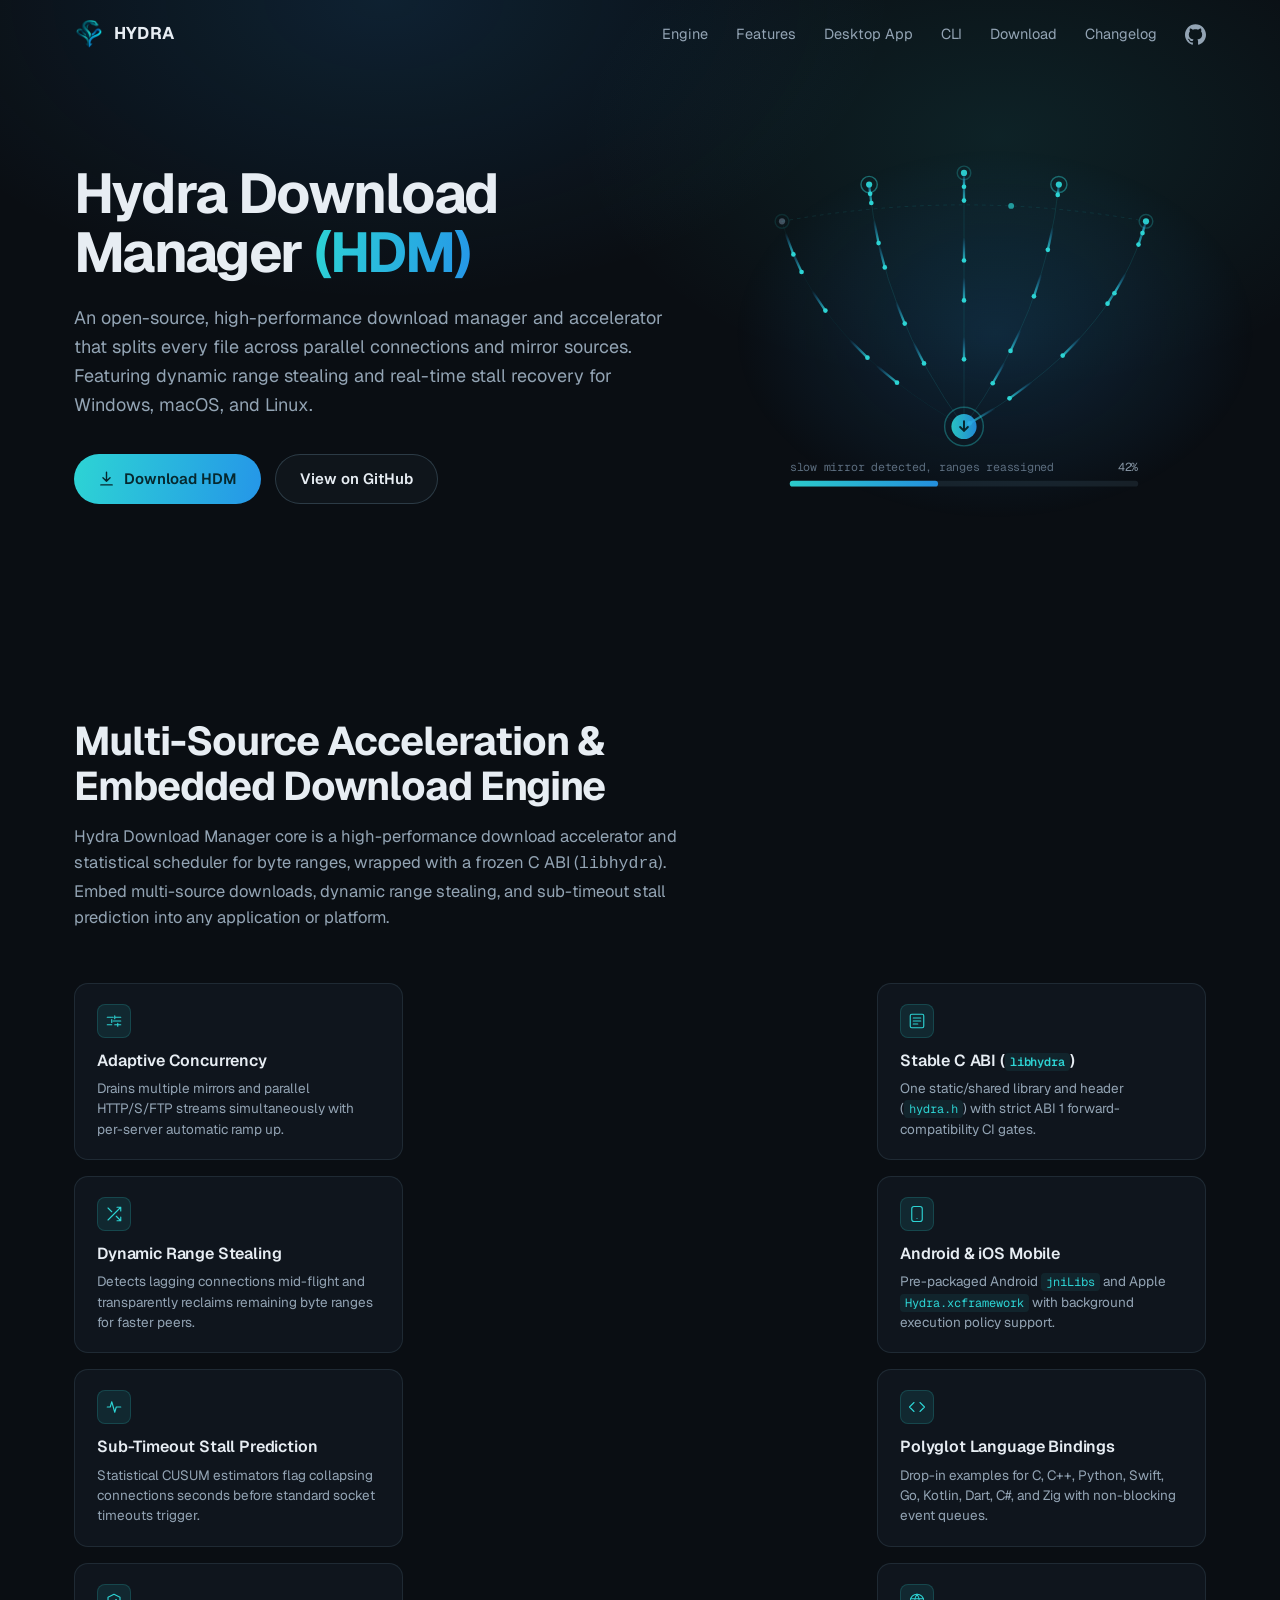
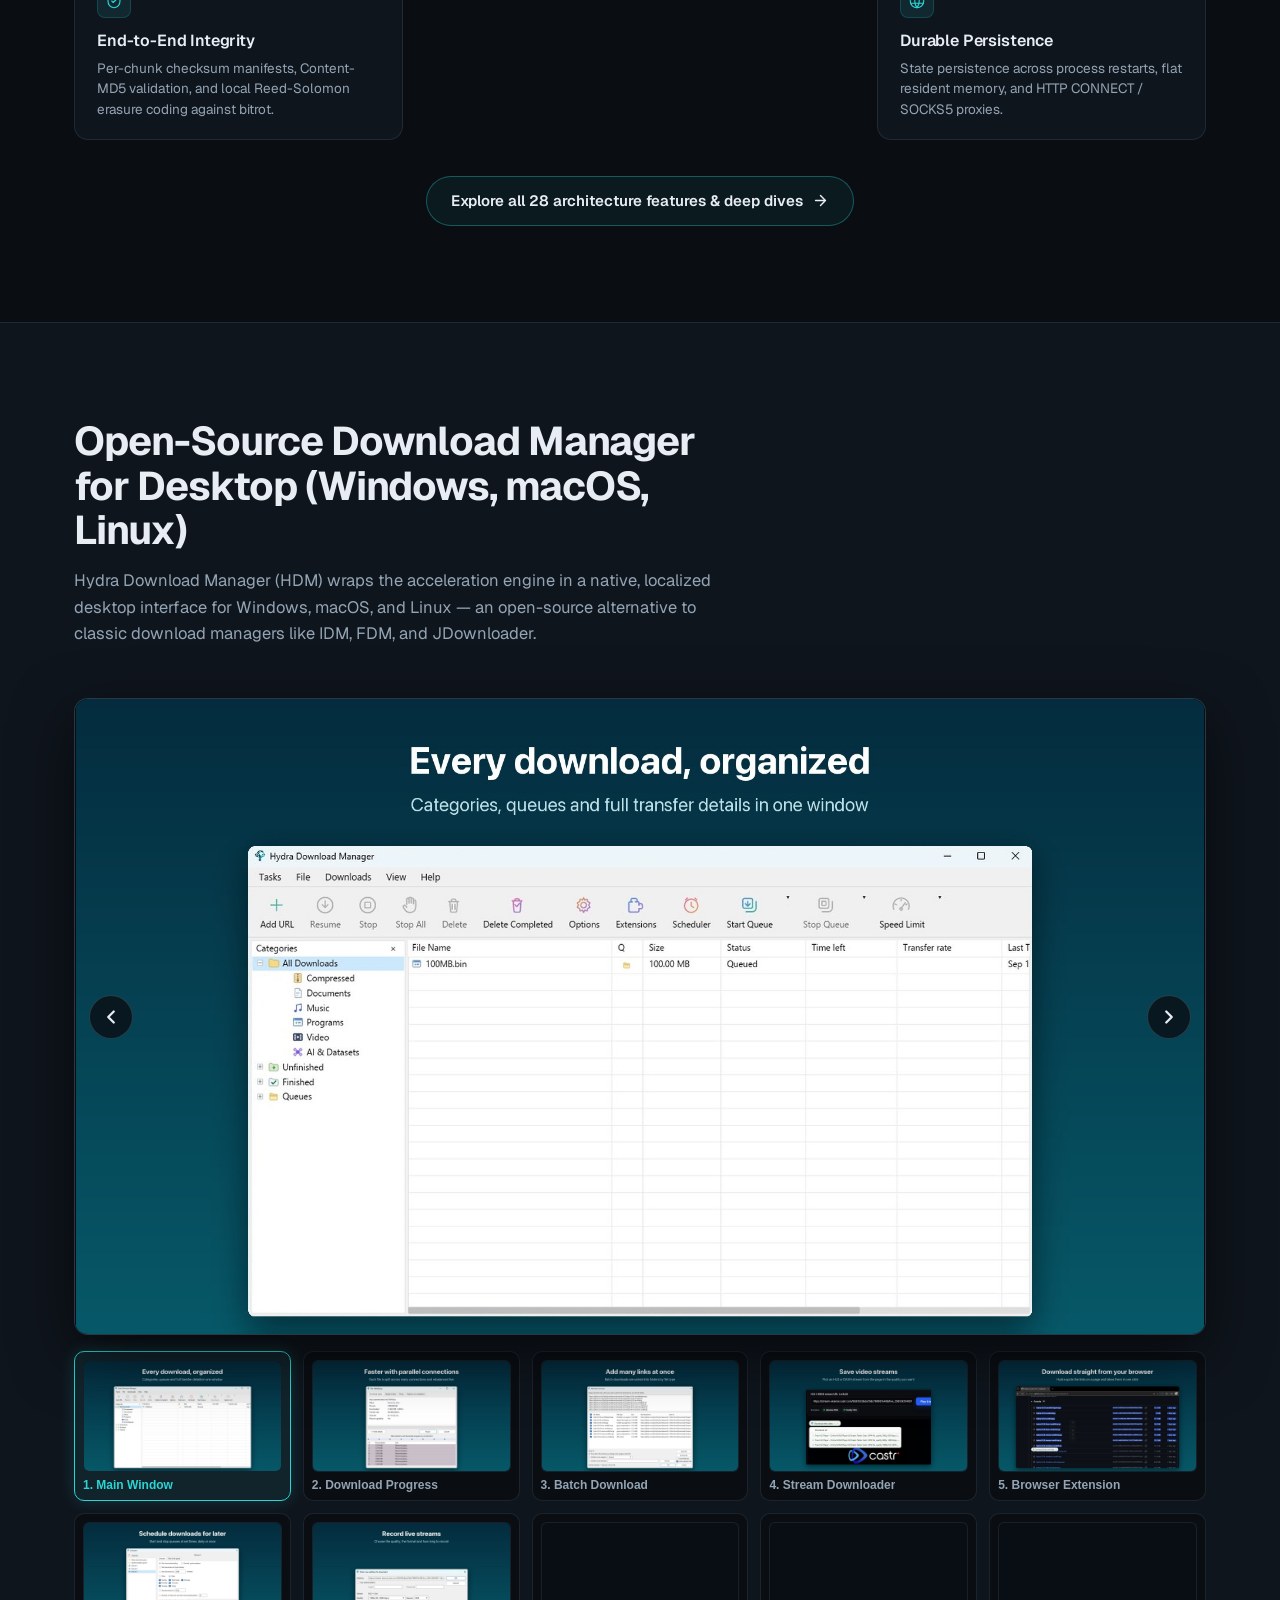
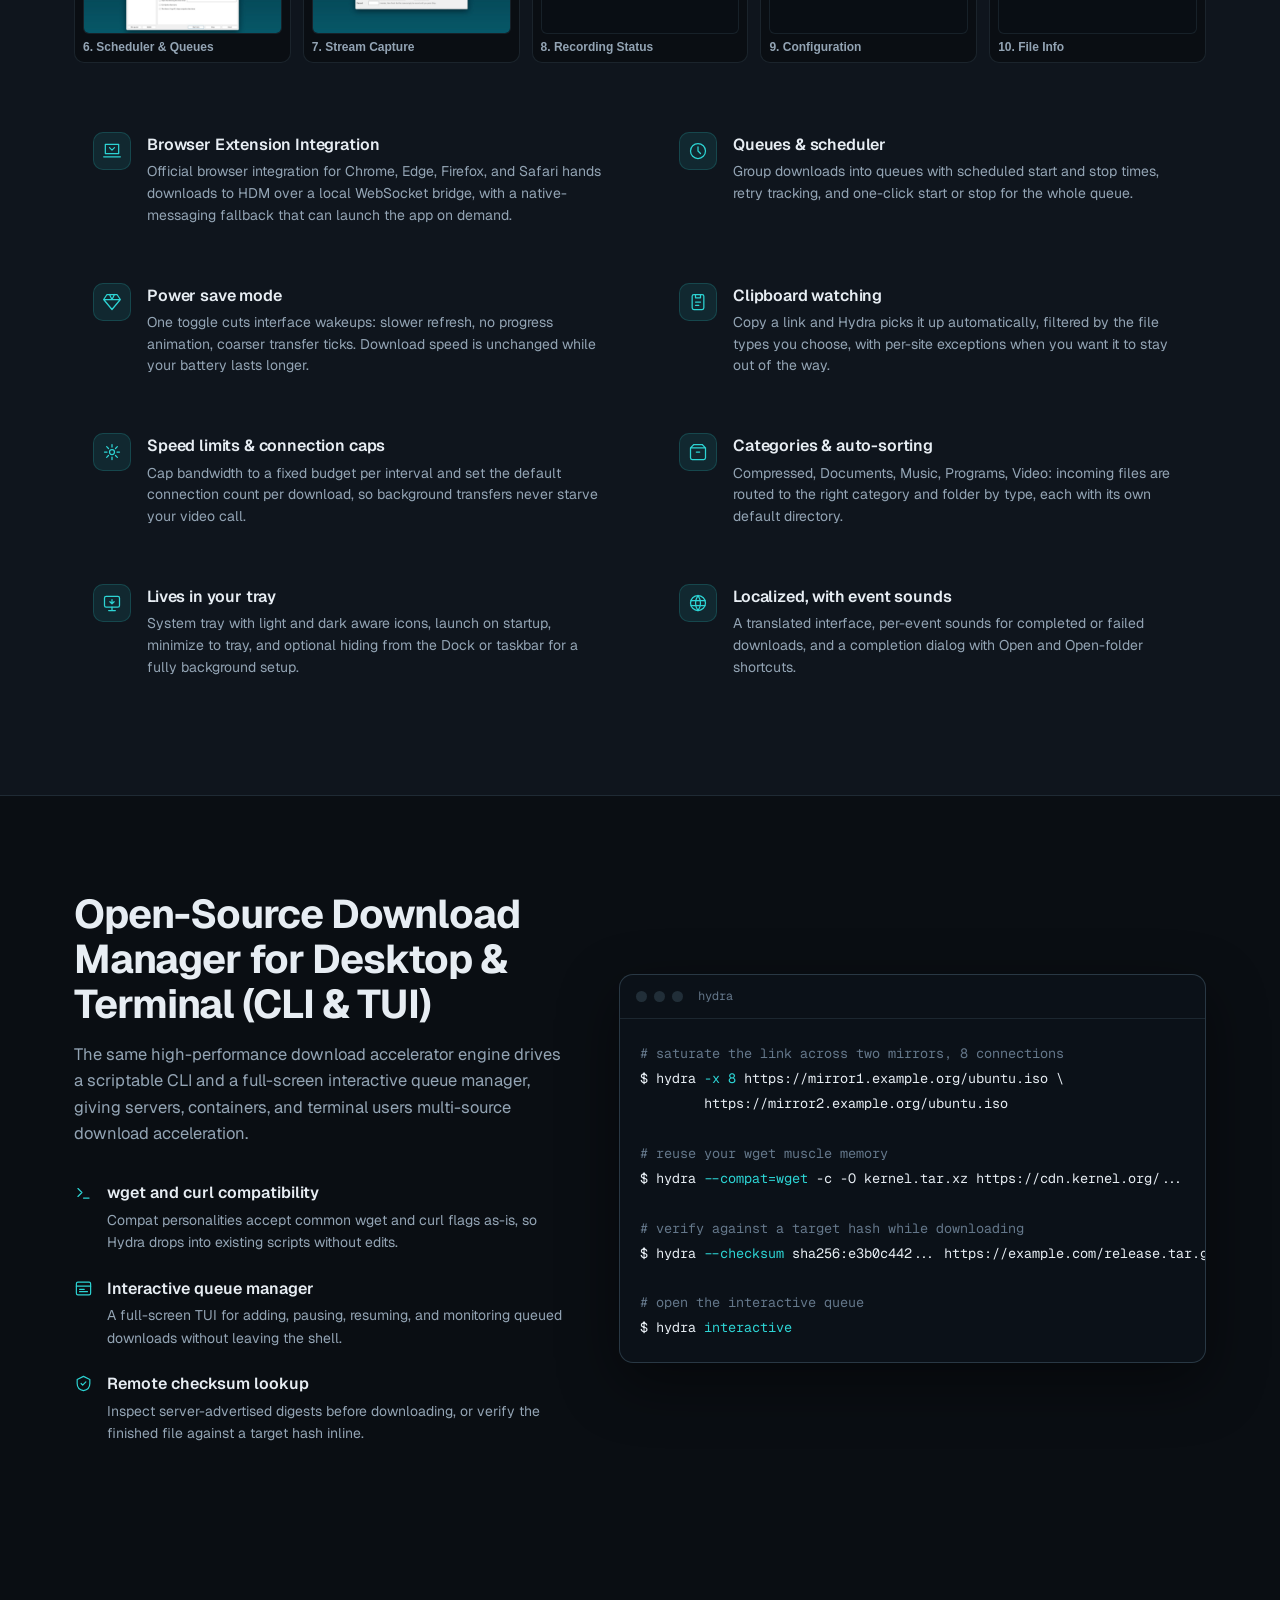
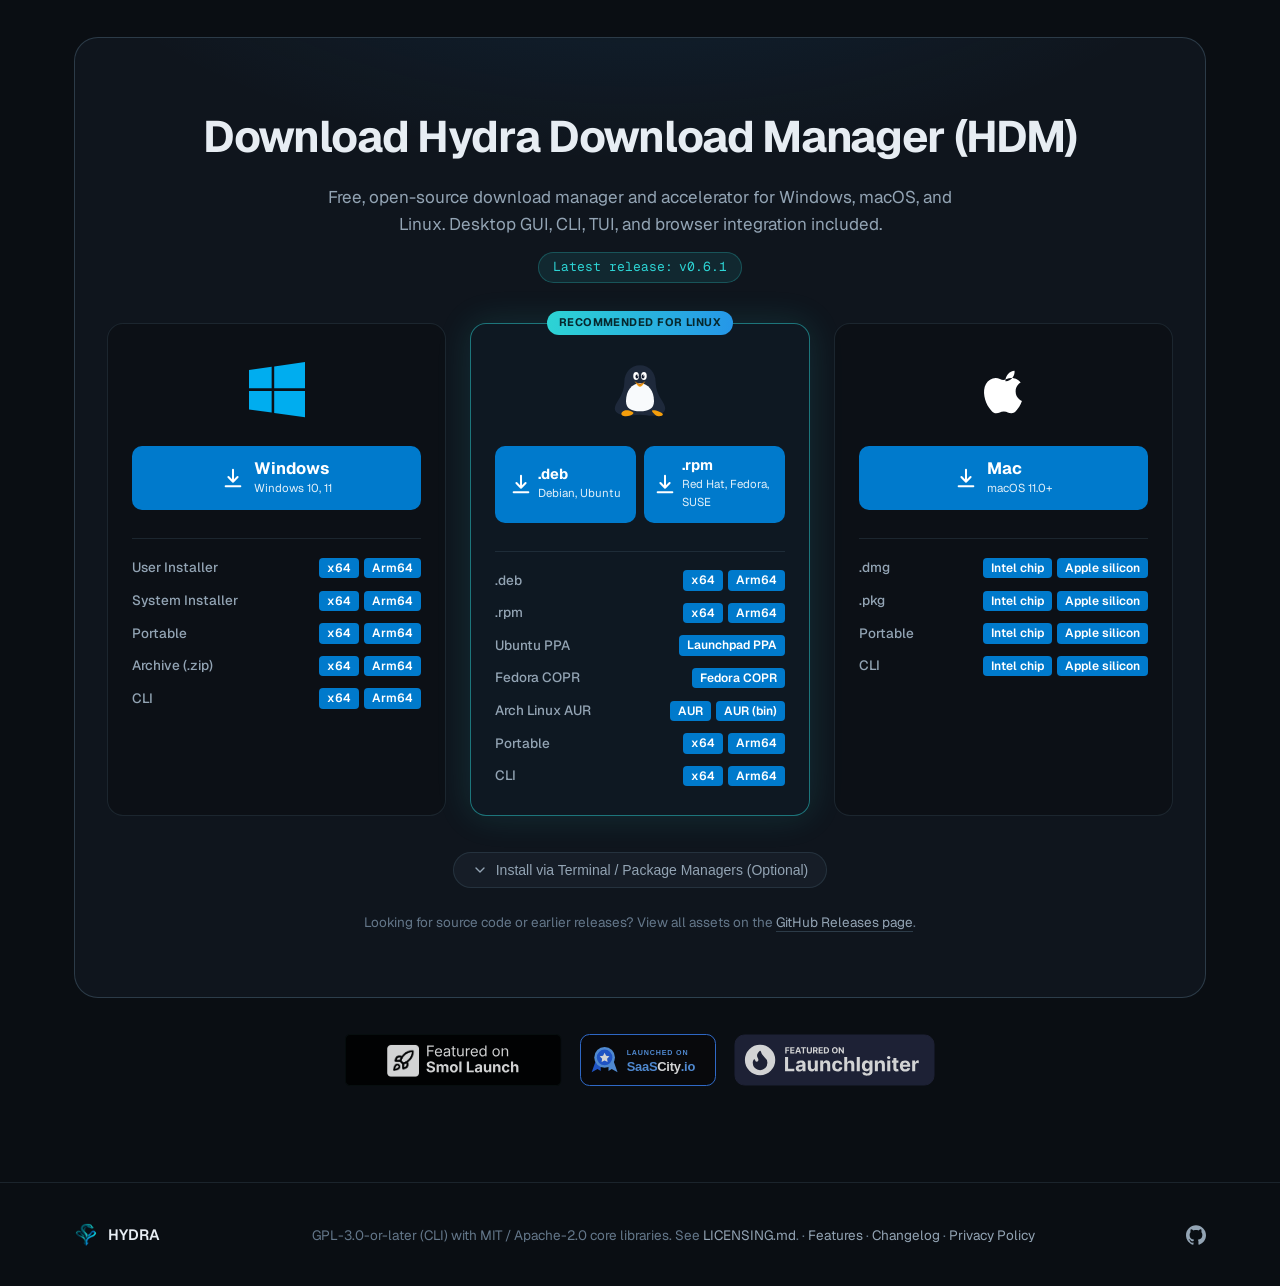
==== commit 13a8a2cc: "docs: update software version index" ====
--- a/docs/index.html
+++ b/docs/index.html
@@ -43,8 +43,8 @@
       "url": "https://hydra.javad.dev/",
       "downloadUrl": "https://github.com/ja7ad/hydra/releases/latest",
       "installUrl": "https://hydra.javad.dev/#download",
-      "softwareVersion": "0.5.0",
-      "datePublished": "2026-08-22",
+      "softwareVersion": "1.0.1",
+      "datePublished": "2026-09-26",
       "releaseNotes": "https://hydra.javad.dev/changelog.html",
       "operatingSystem": [
         "Windows",
